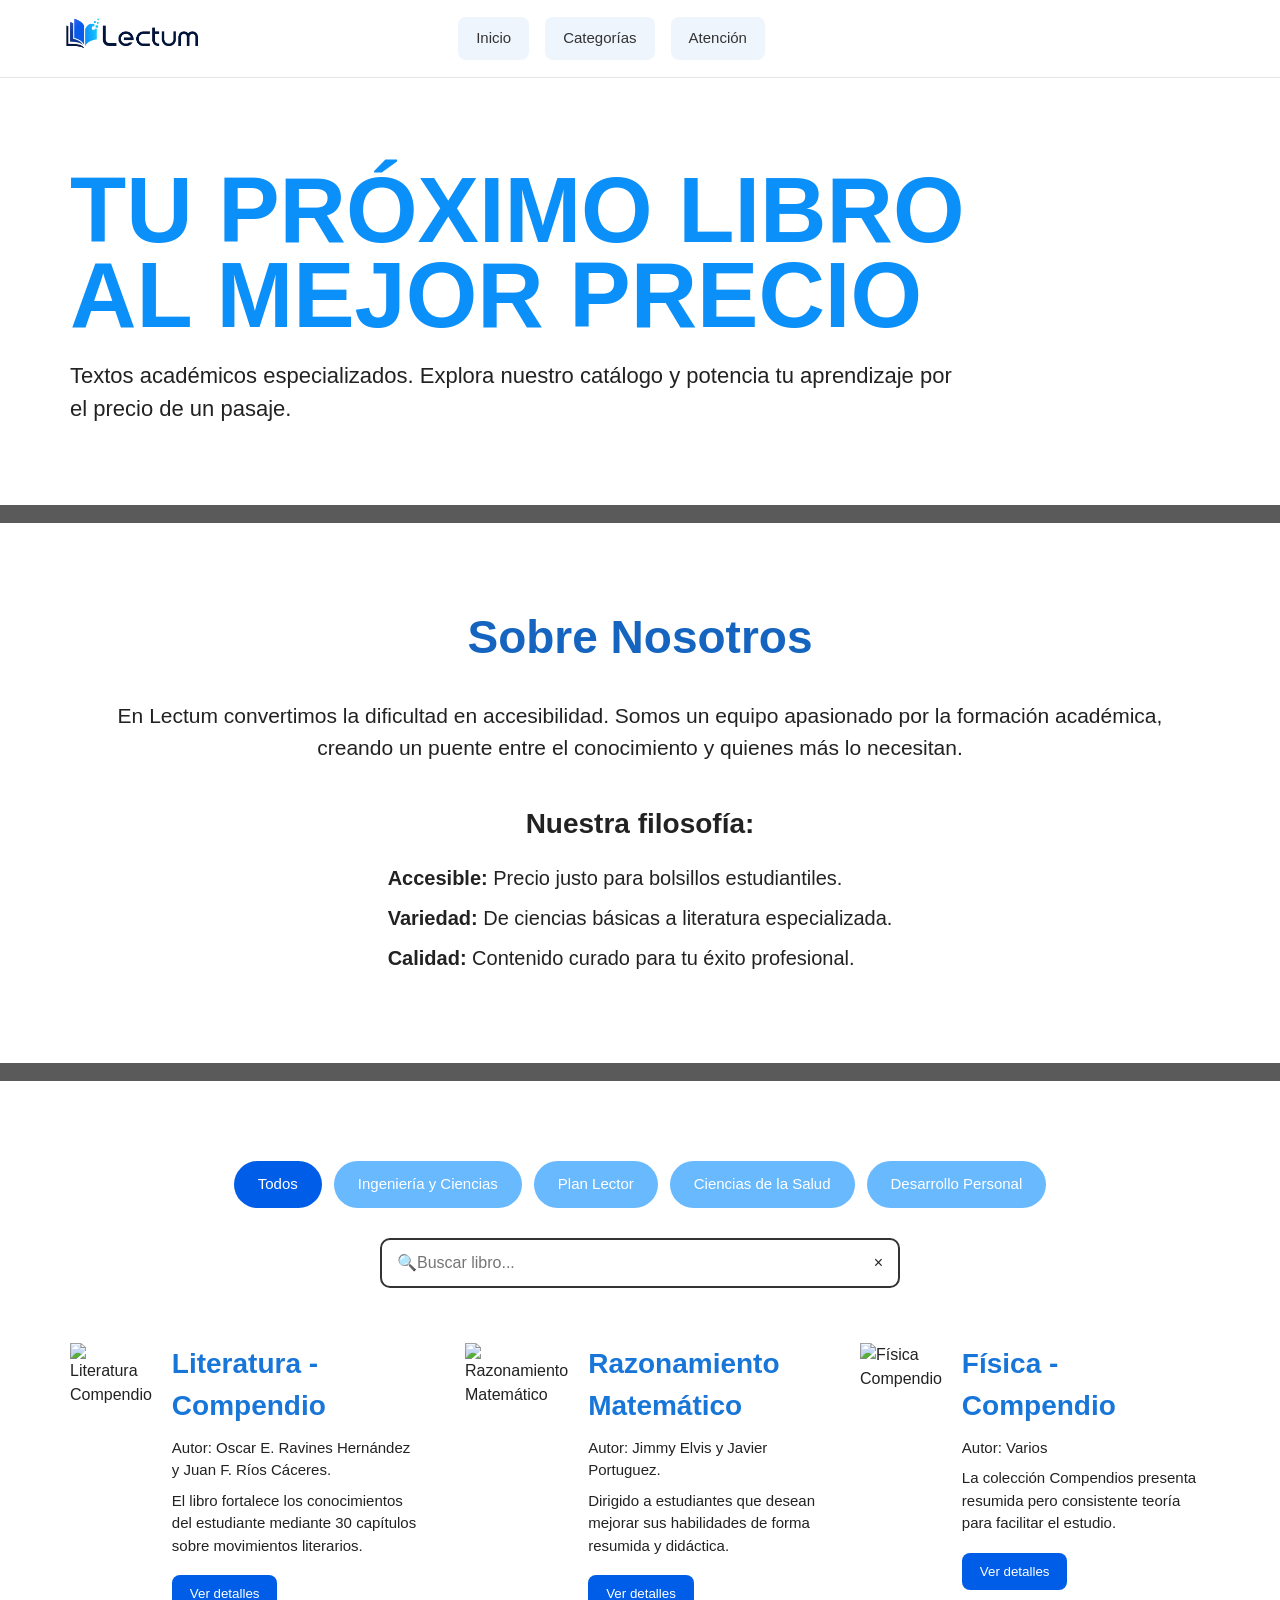
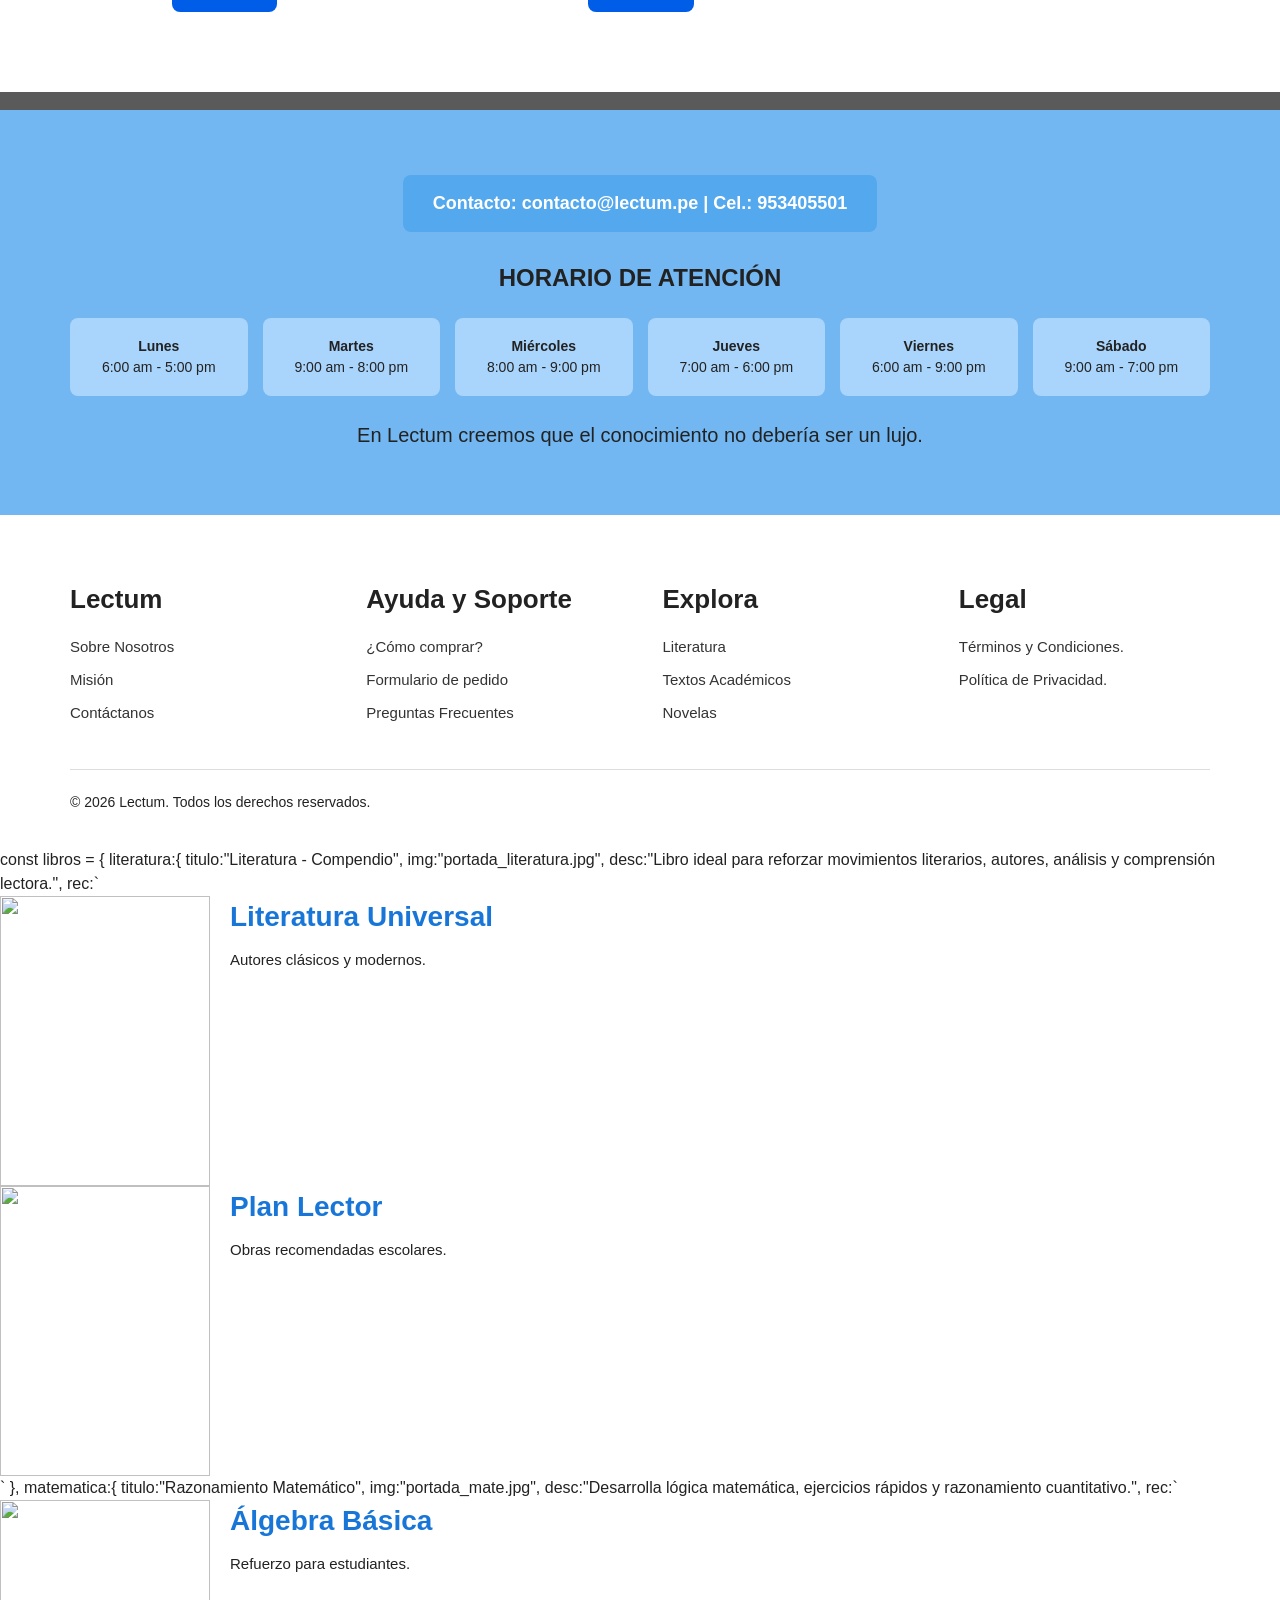
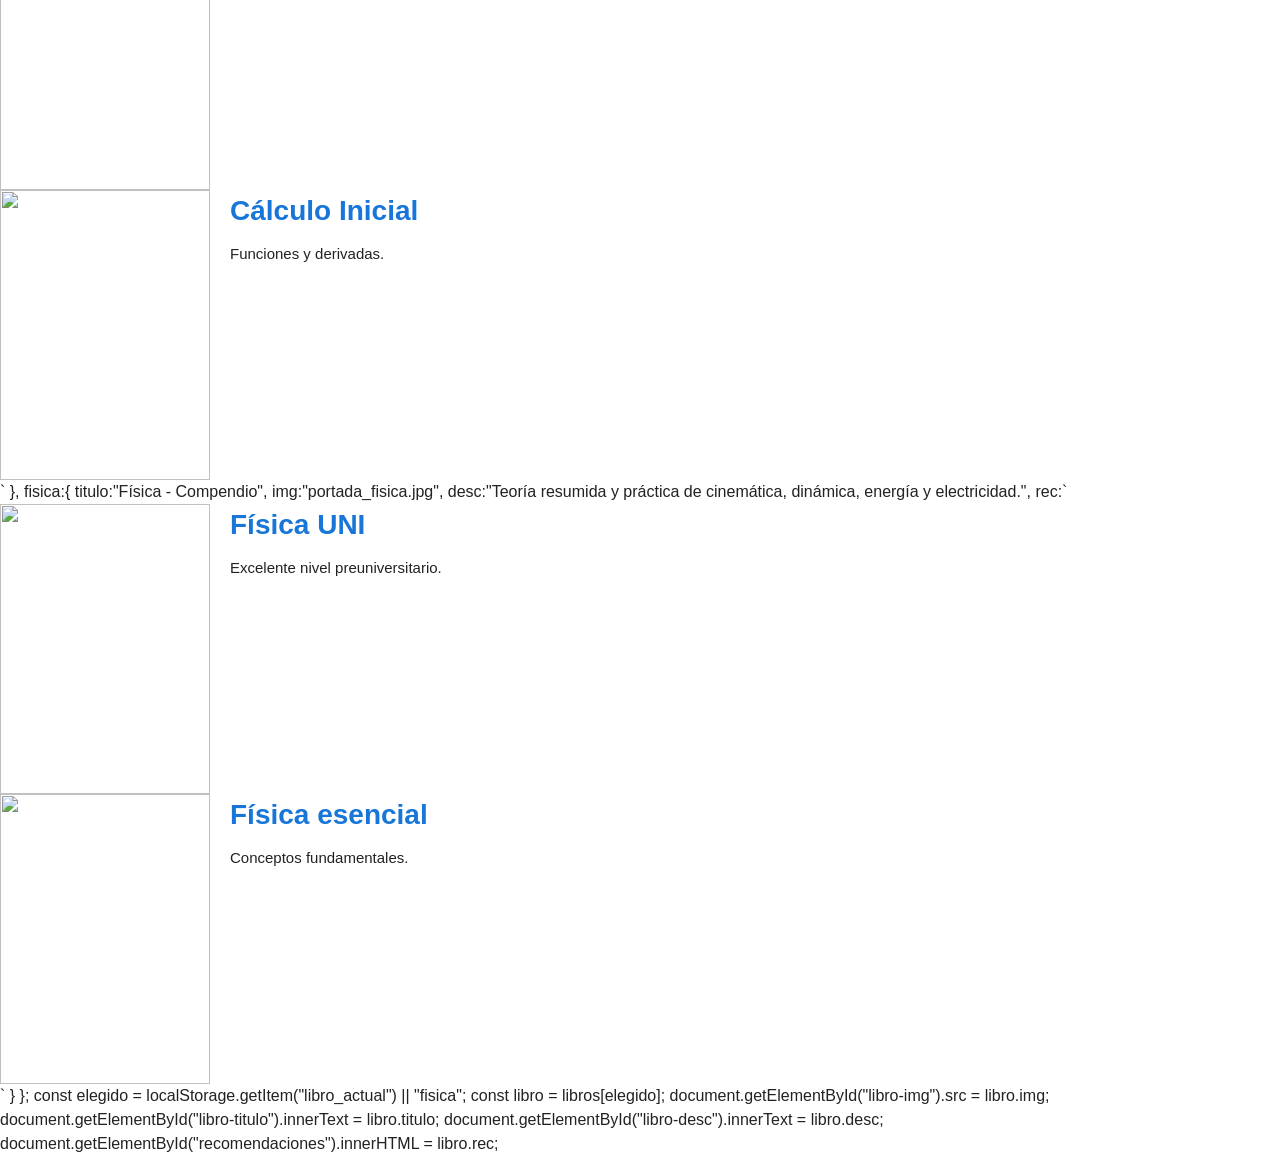
==== index.html @ 08022c68 "correcciones1" ====
<!DOCTYPE html>
<html lang="es">
<head>
<meta charset="UTF-8">
<meta name="viewport" content="width=device-width, initial-scale=1.0">

<title>Lectum - Tu próximo libro al mejor precio</title>

<link rel="icon" type="image/png" href="yape/2.png">
<meta name="referrer" content="strict-origin-when-cross-origin">

<link rel="stylesheet" href="style.css">

<script src="https://accounts.google.com/gsi/client" async defer></script>
</head>

<body>

<!-- ================================================= -->
<!-- HEADER -->
<!-- ================================================= -->

<header class="header">

    <div class="logo">
        <img src="yape/2.png" alt="Lectum Logo">
    </div>

    <nav>
        <a href="#">Inicio</a>
        <a href="#catalog">Categorías</a>
        <a href="#contact">Atención</a>
    </nav>

    <div class="auth-container">
        <div id="login-area"></div>
    </div>

</header>


<!-- ================================================= -->
<!-- HERO -->
<!-- ================================================= -->

<section class="hero">

    <div class="hero-content">

        <h1 class="hero-title">
            TU PRÓXIMO LIBRO <br>
            AL MEJOR PRECIO
        </h1>

        <p class="hero-subtitle">
            Textos académicos especializados. Explora nuestro catálogo
            y potencia tu aprendizaje por el precio de un pasaje.
        </p>

    </div>

</section>


<!-- ================================================= -->
<!-- ABOUT -->
<!-- ================================================= -->

<section class="about" id="about">

    <div class="container">

        <h2 class="section-title">Sobre Nosotros</h2>

        <p class="about-text">
            En Lectum convertimos la dificultad en accesibilidad.
            Somos un equipo apasionado por la formación académica,
            creando un puente entre el conocimiento y quienes más lo necesitan.
        </p>

        <div class="philosophy">

            <h3 class="philosophy-title">Nuestra filosofía:</h3>

            <ul class="philosophy-list">
                <li><strong>Accesible:</strong> Precio justo para bolsillos estudiantiles.</li>
                <li><strong>Variedad:</strong> De ciencias básicas a literatura especializada.</li>
                <li><strong>Calidad:</strong> Contenido curado para tu éxito profesional.</li>
            </ul>

        </div>

    </div>

</section>


<!-- ================================================= -->
<!-- CATALOGO -->
<!-- ================================================= -->

<section class="catalog" id="catalog">

    <!-- filtros -->
    <div class="categories-tags">

        <span class="tag active"
        onclick="filtrarLibros('all',this)">Todos</span>

        <span class="tag"
        onclick="filtrarLibros('ingenieria',this)">Ingeniería y Ciencias</span>

        <span class="tag"
        onclick="filtrarLibros('lector',this)">Plan Lector</span>

        <span class="tag"
        onclick="filtrarLibros('salud',this)">Ciencias de la Salud</span>

        <span class="tag"
        onclick="filtrarLibros('personal',this)">Desarrollo Personal</span>

    </div>


    <!-- buscador -->
    <div class="search-bar-container">

        <div class="search-box">

            <span class="search-icon">🔍</span>

            <input
            type="text"
            id="search-input"
            placeholder="Buscar libro..."
            onkeyup="buscarLibro()">

            <span
            class="clear-icon"
            onclick="limpiarBusqueda()"
            style="cursor:pointer;">×</span>

        </div>

    </div>


    <!-- libros -->
    <div class="books-grid" id="books-grid">


        <!-- libro 1 -->
        <article class="book-item cat-lector">

            <div class="book-cover">
                <img src="portada_literatura.jpg"
                alt="Literatura Compendio">
            </div>

            <div class="book-details">

                <h3>Literatura - Compendio</h3>

                <p class="author">
                    Autor: Oscar E. Ravines Hernández y Juan F. Ríos Cáceres.
                </p>

                <p class="summary">
                    El libro fortalece los conocimientos del estudiante
                    mediante 30 capítulos sobre movimientos literarios.
                </p>

                <button class="btn-details"
                onclick="verDetalles('literatura')">
                    Ver detalles
                </button>

            </div>

        </article>


        <!-- libro 2 -->
        <article class="book-item cat-ingenieria">

            <div class="book-cover">
                <img src="portada_mate.jpg"
                alt="Razonamiento Matemático">
            </div>

            <div class="book-details">

                <h3>Razonamiento Matemático</h3>

                <p class="author">
                    Autor: Jimmy Elvis y Javier Portuguez.
                </p>

                <p class="summary">
                    Dirigido a estudiantes que desean mejorar
                    sus habilidades de forma resumida y didáctica.
                </p>

                <button class="btn-details"
                onclick="verDetalles('matematica')">
                    Ver detalles
                </button>

            </div>

        </article>


        <!-- libro 3 -->
        <article class="book-item cat-ingenieria">

            <div class="book-cover">
                <img src="portada_fisica.jpg"
                alt="Física Compendio">
            </div>

            <div class="book-details">

                <h3>Física - Compendio</h3>

                <p class="author">
                    Autor: Varios
                </p>

                <p class="summary">
                    La colección Compendios presenta resumida
                    pero consistente teoría para facilitar el estudio.
                </p>

                <button class="btn-details"
                onclick="verDetalles('fisica')">
                    Ver detalles
                </button>

            </div>

        </article>


    </div>

</section>


<!-- ================================================= -->
<!-- CONTACTO -->
<!-- ================================================= -->

<section class="contact-section" id="contact">

    <div class="contact-card">
        <p>Contacto: contacto@lectum.pe | Cel.: 953405501</p>
    </div>

    <div class="schedule-container">

        <h4>HORARIO DE ATENCIÓN</h4>

        <div class="schedule-grid">

            <div class="day-card">
                <strong>Lunes</strong><br>
                6:00 am - 5:00 pm
            </div>

            <div class="day-card">
                <strong>Martes</strong><br>
                9:00 am - 8:00 pm
            </div>

            <div class="day-card">
                <strong>Miércoles</strong><br>
                8:00 am - 9:00 pm
            </div>

            <div class="day-card">
                <strong>Jueves</strong><br>
                7:00 am - 6:00 pm
            </div>

            <div class="day-card">
                <strong>Viernes</strong><br>
                6:00 am - 9:00 pm
            </div>

            <div class="day-card">
                <strong>Sábado</strong><br>
                9:00 am - 7:00 pm
            </div>

        </div>

    </div>

    <p class="footer-slogan">
        En Lectum creemos que el conocimiento no debería ser un lujo.
    </p>

</section>


<!-- ================================================= -->
<!-- FOOTER -->
<!-- ================================================= -->

<footer class="footer-main">

    <div class="footer-grid">

        <div class="footer-col">
            <h5>Lectum</h5>
            <a href="#about">Sobre Nosotros</a>
            <a href="#">Misión</a>
            <a href="#contact">Contáctanos</a>
        </div>

        <div class="footer-col">
            <h5>Ayuda y Soporte</h5>
            <a href="#">¿Cómo comprar?</a>
            <a href="#">Formulario de pedido</a>
            <a href="#">Preguntas Frecuentes</a>
        </div>

        <div class="footer-col">
            <h5>Explora</h5>
            <a href="#">Literatura</a>
            <a href="#">Textos Académicos</a>
            <a href="#">Novelas</a>
        </div>

        <div class="footer-col">
            <h5>Legal</h5>
            <p>Términos y Condiciones.</p>
            <p>Política de Privacidad.</p>
        </div>

    </div>

    <div class="footer-bottom">
        <p>© 2026 Lectum. Todos los derechos reservados.</p>
    </div>

</footer>



<!-- ================================================= -->
<!-- JAVASCRIPT -->
<!-- ================================================= -->
const libros = {

literatura:{
titulo:"Literatura - Compendio",
img:"portada_literatura.jpg",
desc:"Libro ideal para reforzar movimientos literarios, autores, análisis y comprensión lectora.",

rec:`
<article class="rec-card">
<img src="portada_literatura.jpg">
<div class="rec-info">
<h3>Literatura Universal</h3>
<p>Autores clásicos y modernos.</p>
</div>
</article>

<article class="rec-card">
<img src="portada_literatura.jpg">
<div class="rec-info">
<h3>Plan Lector</h3>
<p>Obras recomendadas escolares.</p>
</div>
</article>
`
},

matematica:{
titulo:"Razonamiento Matemático",
img:"portada_mate.jpg",
desc:"Desarrolla lógica matemática, ejercicios rápidos y razonamiento cuantitativo.",

rec:`
<article class="rec-card">
<img src="portada_mate.jpg">
<div class="rec-info">
<h3>Álgebra Básica</h3>
<p>Refuerzo para estudiantes.</p>
</div>
</article>

<article class="rec-card">
<img src="portada_mate.jpg">
<div class="rec-info">
<h3>Cálculo Inicial</h3>
<p>Funciones y derivadas.</p>
</div>
</article>
`
},

fisica:{
titulo:"Física - Compendio",
img:"portada_fisica.jpg",
desc:"Teoría resumida y práctica de cinemática, dinámica, energía y electricidad.",

rec:`
<article class="rec-card">
<img src="portada_fisica_uni.jpg">
<div class="rec-info">
<h3>Física UNI</h3>
<p>Excelente nivel preuniversitario.</p>
</div>
</article>

<article class="rec-card">
<img src="portada_fisica_esencial.jpg">
<div class="rec-info">
<h3>Física esencial</h3>
<p>Conceptos fundamentales.</p>
</div>
</article>
`
}

};

const elegido = localStorage.getItem("libro_actual") || "fisica";

const libro = libros[elegido];

document.getElementById("libro-img").src = libro.img;
document.getElementById("libro-titulo").innerText = libro.titulo;
document.getElementById("libro-desc").innerText = libro.desc;
document.getElementById("recomendaciones").innerHTML = libro.rec;
<script>

// =====================================================
// VER DETALLES SOLO SI HAY SESIÓN
// =====================================================

function verDetalles(libro){

    const sesion = localStorage.getItem("google_session");

    if(!sesion){

        alert("Debes iniciar sesión para ver detalles.");

        google.accounts.id.prompt();

        return;
    }

    localStorage.setItem("libro_actual", libro);

    window.location.href = "detalles.html";
}



// =====================================================
// FILTROS
// =====================================================

function filtrarLibros(categoria, elemento){

    const tags = document.querySelectorAll(".tag");

    tags.forEach(tag => tag.classList.remove("active"));

    elemento.classList.add("active");

    const libros = document.querySelectorAll(".book-item");

    libros.forEach(libro => {

        if(
            categoria === "all" ||
            libro.classList.contains("cat-" + categoria)
        ){
            libro.style.display = "flex";
        }else{
            libro.style.display = "none";
        }

    });

}



// =====================================================
// BUSCADOR
// =====================================================

function buscarLibro(){

    const texto = document
    .getElementById("search-input")
    .value
    .toLowerCase();

    const libros = document.querySelectorAll(".book-item");

    libros.forEach(libro => {

        const titulo = libro.querySelector("h3")
        .innerText
        .toLowerCase();

        libro.style.display =
        titulo.includes(texto) ? "flex" : "none";

    });

}

function limpiarBusqueda(){

    document.getElementById("search-input").value = "";

    const todos = document.querySelector(".tag");

    filtrarLibros("all", todos);

}



// =====================================================
// LOGIN GOOGLE
// =====================================================

function handleCredentialResponse(response){

    localStorage.setItem(
        "google_session",
        response.credential
    );

    alert("Sesión iniciada correctamente");

    location.reload();

}

function cerrarSesion(){

    localStorage.removeItem("google_session");

    alert("Sesión cerrada");

    location.reload();

}



// =====================================================
// AL CARGAR
// =====================================================

window.onload = function(){

    const loginArea =
    document.getElementById("login-area");

    if(localStorage.getItem("google_session")){

        loginArea.innerHTML = `
            <div class="session-box">
                <span style="font-size:12px">
                    Sesión activa
                </span>

                <button
                onclick="cerrarSesion()"
                class="logout-btn">
                    Salir
                </button>
            </div>
        `;

    }else{

        google.accounts.id.initialize({
            client_id:
            "406323672638-hki7o8576utok1gd043l3jni5vhrcsdo.apps.googleusercontent.com",

            callback: handleCredentialResponse,

            ux_mode:"popup",
            auto_select:false
        });

        google.accounts.id.renderButton(
            loginArea,
            {
                theme:"outline",
                size:"large",
                shape:"pill"
            }
        );

    }

};

</script>

</body>
</html>
---- style.css ----
@charset "UTF-8";

/* ==================================================
   RESET GENERAL
================================================== */
*{
    margin:0;
    padding:0;
    box-sizing:border-box;
}

html{
    scroll-behavior:smooth;
}

body{
    font-family:Arial, Helvetica, sans-serif;
    background:#ffffff;
    color:#222;
    line-height:1.5;
    overflow-x:hidden;
}

/* ==================================================
   CONTENEDORES (AHORA ANCHO COMPLETO)
================================================== */
.header,
.hero,
.about .container,
.catalog,
.detalles-container,
.contact-section,
.footer-main{
    width:100%;
    max-width:100%;
    margin:0;
}

/* ==================================================
   HEADER
================================================== */
.header{
    height:78px;
    display:flex;
    align-items:center;
    justify-content:space-between;
    padding:0 50px;
    background:#fff;
    border-bottom:1px solid #e5e5e5;
    position:sticky;
    top:0;
    z-index:999;
}

.logo img{
    height:48px;
}

.header nav{
    display:flex;
    gap:16px;
}

.header nav a{
    text-decoration:none;
    color:#333;
    background:#eef5fc;
    padding:10px 18px;
    border-radius:8px;
    font-size:15px;
    transition:.2s;
}

.header nav a:hover{
    background:#dcecff;
}

.auth-container{
    min-width:220px;
    display:flex;
    justify-content:flex-end;
}

.session-box{
    display:flex;
    align-items:center;
    gap:10px;
}

.logout-btn{
    background:#0b8ff9;
    color:#fff;
    border:none;
    padding:8px 14px;
    border-radius:6px;
    cursor:pointer;
}

/* ==================================================
   HERO
================================================== */
.hero{
    padding:90px 70px 80px;
}

.hero-title{
    font-size:92px;
    line-height:.92;
    color:#0b8ff9;
    font-weight:900;
    max-width:950px;
    margin-bottom:22px;
}

.hero-subtitle{
    font-size:22px;
    max-width:900px;
}

/* ==================================================
   SEPARADORES
================================================== */
.about,
.catalog,
.how-to-buy,
.recommendations,
.contact-section{
    border-top:18px solid #5a5a5a;
}

/* ==================================================
   SOBRE NOSOTROS
================================================== */
.about{
    padding:80px 70px;
}

.section-title{
    text-align:center;
    color:#1565c0;
    font-size:46px;
    margin-bottom:28px;
}

.about-text{
    text-align:center;
    font-size:21px;
    max-width:1100px;
    margin:auto;
}

.philosophy{
    margin-top:40px;
    text-align:center;
}

.philosophy-title{
    font-size:28px;
    margin-bottom:18px;
    font-weight:bold;
}

.philosophy-list{
    list-style:none;
    display:inline-block;
    text-align:left;
}

.philosophy-list li{
    font-size:20px;
    margin-bottom:10px;
}

/* ==================================================
   CATALOGO
================================================== */
.catalog{
    padding:80px 70px;
}

.categories-tags{
    display:flex;
    justify-content:center;
    gap:12px;
    flex-wrap:wrap;
    margin-bottom:30px;
}

.tag{
    background:#69b9ff;
    color:#fff;
    padding:12px 24px;
    border-radius:30px;
    cursor:pointer;
    font-size:15px;
}

.tag.active{
    background:#005de8;
}

.search-bar-container{
    display:flex;
    justify-content:center;
    margin-bottom:55px;
}

.search-box{
    width:520px;
    border:2px solid #333;
    border-radius:10px;
    height:50px;
    display:flex;
    align-items:center;
    padding:0 15px;
}

.search-box input{
    width:100%;
    border:none;
    outline:none;
    font-size:16px;
}

.books-grid{
    display:grid;
    grid-template-columns:repeat(3,1fr);
    gap:45px;
}

.book-item{
    display:flex;
    gap:20px;
}

.book-cover img{
    width:180px;
    height:260px;
    object-fit:cover;
}

.book-details h3{
    color:#1876d8;
    font-size:28px;
    margin-bottom:10px;
}

.book-details p{
    font-size:15px;
    margin-bottom:8px;
}

.btn-details{
    margin-top:10px;
    background:#005de8;
    color:#fff;
    border:none;
    padding:11px 18px;
    border-radius:8px;
    cursor:pointer;
}

/* ==================================================
   DETALLES
================================================== */
.detalles-container{
    padding:80px 70px;
}

.book-display{
    display:grid;
    grid-template-columns:360px 1fr;
    gap:60px;
    align-items:start;
}

.main-cover{
    width:100%;
}

.detail-title{
    font-size:54px;
    color:#0b8ff9;
    margin-bottom:12px;
}

.price{
    font-size:42px;
    font-weight:bold;
    margin-bottom:20px;
}

.detail-text{
    font-size:18px;
    line-height:1.8;
}

.action-buttons{
    display:flex;
    gap:14px;
    margin-top:28px;
    flex-wrap:wrap;
}

.btn-obtener{
    background:#005de8;
    color:#fff;
    border:none;
    padding:15px 28px;
    border-radius:8px;
    cursor:pointer;
    font-weight:bold;
}

.btn-outline{
    background:#fff;
    border:1px solid #999;
    padding:15px 22px;
    border-radius:8px;
    cursor:pointer;
}

/* ==================================================
   COMO OBTENER
================================================== */
.how-to-buy{
    padding:80px 70px;
}

.blue-title{
    color:#0b8ff9;
    font-size:42px;
    margin-bottom:35px;
}

.tutorial-grid{
    display:grid;
    grid-template-columns:1fr 1fr;
    gap:60px;
}

.steps-text p{
    font-size:18px;
    margin-bottom:18px;
}

.qr-container{
    width:250px;
    background:#9225b9;
    padding:14px;
    margin:20px 0;
}

.qr-img{
    width:100%;
}

.video-side{
    text-align:center;
}

.video-label{
    display:inline-block;
    background:#87c6ff;
    padding:8px 20px;
    font-weight:bold;
    margin-bottom:15px;
}

.video-placeholder{
    height:360px;
    border:8px solid #1976d2;
    background:#ddd;
    display:flex;
    justify-content:center;
    align-items:center;
}

.play-button{
    width:0;
    height:0;
    border-top:35px solid transparent;
    border-bottom:35px solid transparent;
    border-left:55px solid #fff;
}

/* ==================================================
   RECOMENDACIONES
================================================== */
.recommendations{
    padding:80px 70px;
}

.section-title-left{
    font-size:42px;
    margin-bottom:30px;
}

.rec-grid{
    display:grid;
    grid-template-columns:1fr 1fr;
    gap:35px;
}

.rec-card{
    display:flex;
    gap:20px;
}

.rec-card img{
    width:210px;
    height:290px;
    object-fit:cover;
}

.rec-info h3{
    font-size:28px;
    color:#1876d8;
    margin-bottom:10px;
}

.rec-info p{
    font-size:15px;
    line-height:1.6;
}

/* ==================================================
   CONTACTO (MISMO EN INICIO Y DETALLES)
================================================== */
.contact-section{
    background:#72b7f2;
    padding:65px 70px;
    text-align:center;
}

.contact-card{
    display:inline-block;
    background:#53a8ee;
    color:#fff;
    padding:15px 30px;
    border-radius:8px;
    margin-bottom:28px;
    font-weight:bold;
    font-size:18px;
}

.schedule-container h4{
    margin-bottom:22px;
    font-size:24px;
}

.schedule-grid{
    display:grid;
    grid-template-columns:repeat(6,1fr);
    gap:15px;
}

.day-card{
    background:#a9d4fb;
    padding:18px 10px;
    border-radius:8px;
    font-size:14px;
}

.footer-slogan{
    margin-top:24px;
    font-size:20px;
}

/* ==================================================
   FOOTER (MISMO EN DETALLES)
================================================== */
.footer-main{
    padding:65px 70px 35px;
    background:#fff;
}

.footer-grid{
    display:grid;
    grid-template-columns:repeat(4,1fr);
    gap:45px;
    margin-bottom:35px;
}

.footer-col h5{
    font-size:26px;
    margin-bottom:16px;
}

.footer-col a,
.footer-col p{
    display:block;
    text-decoration:none;
    color:#333;
    margin-bottom:9px;
    font-size:15px;
    line-height:1.6;
}

.footer-bottom{
    border-top:1px solid #ddd;
    padding-top:22px;
    display:flex;
    justify-content:space-between;
    gap:20px;
    font-size:14px;
}

/* ==================================================
   RESPONSIVE
================================================== */
@media(max-width:1100px){

.books-grid{
    grid-template-columns:1fr 1fr;
}

.book-display,
.tutorial-grid,
.rec-grid{
    grid-template-columns:1fr;
}

.schedule-grid{
    grid-template-columns:repeat(3,1fr);
}

.footer-grid{
    grid-template-columns:1fr 1fr;
}

.hero-title{
    font-size:70px;
}

}

@media(max-width:768px){

.header{
    flex-direction:column;
    height:auto;
    padding:20px;
    gap:14px;
}

.header nav{
    flex-wrap:wrap;
    justify-content:center;
}

.hero,
.about,
.catalog,
.detalles-container,
.how-to-buy,
.recommendations,
.contact-section,
.footer-main{
    padding-left:22px;
    padding-right:22px;
}

.hero-title{
    font-size:46px;
}

.books-grid,
.footer-grid{
    grid-template-columns:1fr;
}

.schedule-grid{
    grid-template-columns:1fr 1fr;
}

.footer-bottom{
    flex-direction:column;
    text-align:center;
}

.book-item{
    flex-direction:column;
}

.book-cover img{
    width:100%;
    height:auto;
}

}
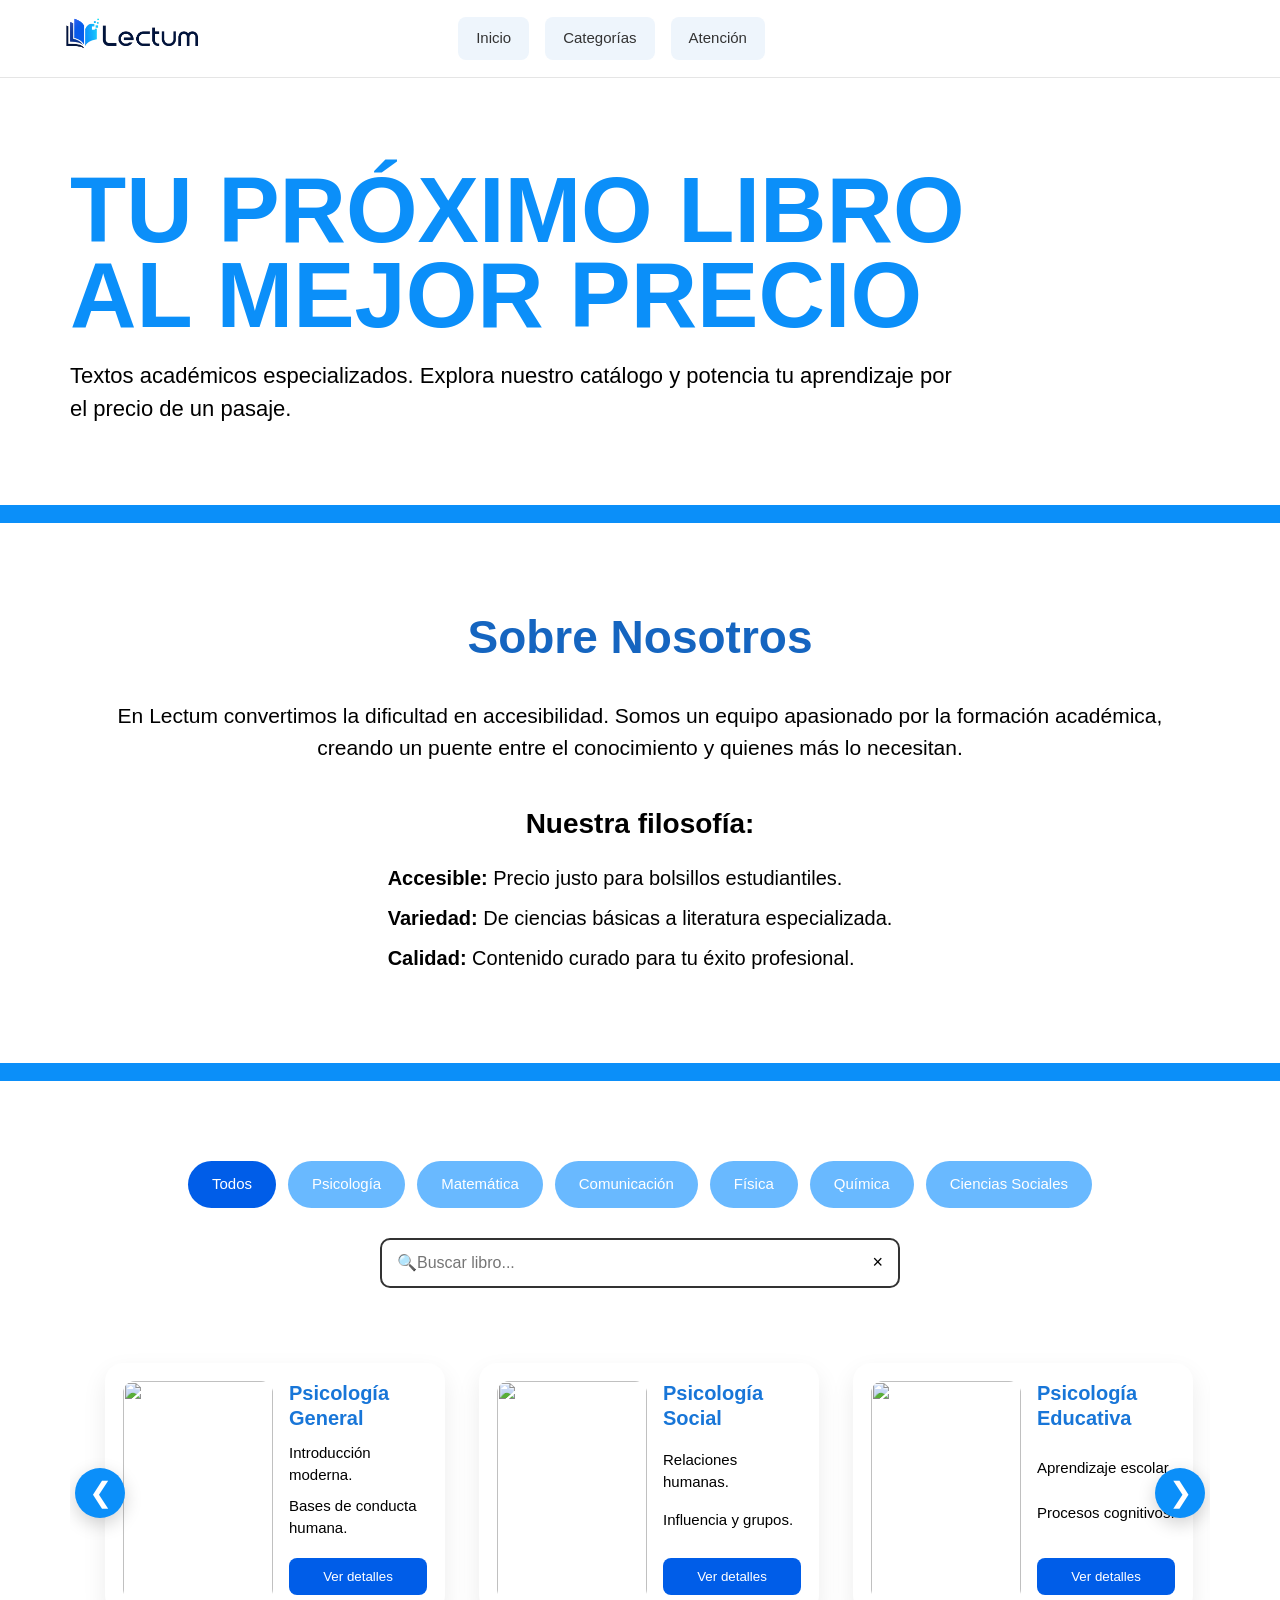
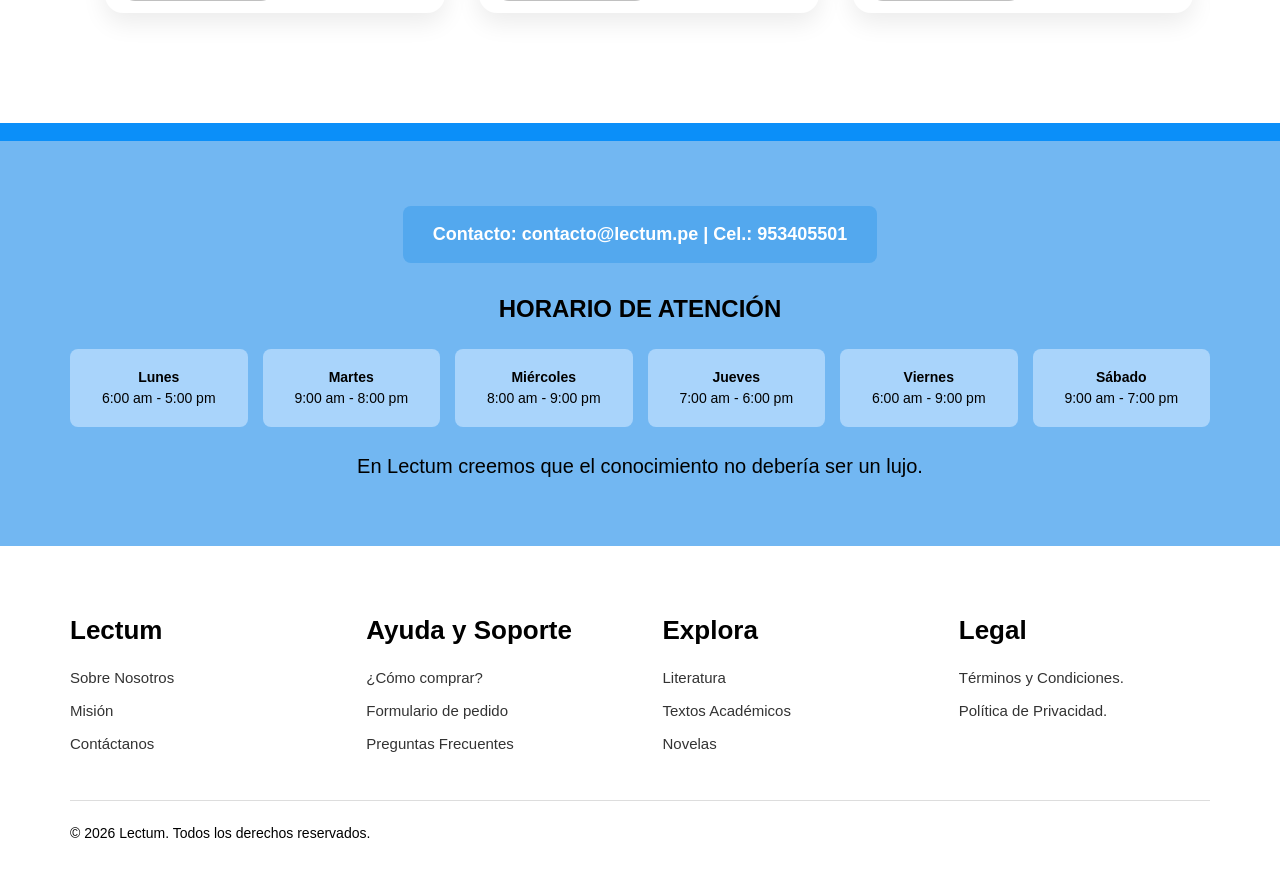
==== commit 34206e4b: "actualizaciongrande" ====
--- a/index.html
+++ b/index.html
@@ -101,32 +101,30 @@
 
 <section class="catalog" id="catalog">
 
-    <!-- filtros -->
+    <!-- FILTROS -->
     <div class="categories-tags">
 
-        <span class="tag active"
-        onclick="filtrarLibros('all',this)">Todos</span>
-
-        <span class="tag"
-        onclick="filtrarLibros('ingenieria',this)">Ingeniería y Ciencias</span>
-
-        <span class="tag"
-        onclick="filtrarLibros('lector',this)">Plan Lector</span>
-
-        <span class="tag"
-        onclick="filtrarLibros('salud',this)">Ciencias de la Salud</span>
-
-        <span class="tag"
-        onclick="filtrarLibros('personal',this)">Desarrollo Personal</span>
-
-    </div>
-
-
-    <!-- buscador -->
+        <span class="tag active" onclick="filtrarLibros('all',this)">Todos</span>
+
+        <span class="tag" onclick="filtrarLibros('psicologia',this)">Psicología</span>
+
+        <span class="tag" onclick="filtrarLibros('matematica',this)">Matemática</span>
+
+        <span class="tag" onclick="filtrarLibros('comunicacion',this)">Comunicación</span>
+
+        <span class="tag" onclick="filtrarLibros('fisica',this)">Física</span>
+
+        <span class="tag" onclick="filtrarLibros('quimica',this)">Química</span>
+
+        <span class="tag" onclick="filtrarLibros('sociales',this)">Ciencias Sociales</span>
+
+    </div>
+
+
+    <!-- BUSCADOR -->
     <div class="search-bar-container">
 
         <div class="search-box">
-
             <span class="search-icon">🔍</span>
 
             <input
@@ -135,112 +133,258 @@
             placeholder="Buscar libro..."
             onkeyup="buscarLibro()">
 
-            <span
-            class="clear-icon"
-            onclick="limpiarBusqueda()"
-            style="cursor:pointer;">×</span>
-
-        </div>
-
-    </div>
-
-
-    <!-- libros -->
-    <div class="books-grid" id="books-grid">
-
-
-        <!-- libro 1 -->
-        <article class="book-item cat-lector">
-
-            <div class="book-cover">
-                <img src="portada_literatura.jpg"
-                alt="Literatura Compendio">
-            </div>
-
-            <div class="book-details">
-
-                <h3>Literatura - Compendio</h3>
-
-                <p class="author">
-                    Autor: Oscar E. Ravines Hernández y Juan F. Ríos Cáceres.
-                </p>
-
-                <p class="summary">
-                    El libro fortalece los conocimientos del estudiante
-                    mediante 30 capítulos sobre movimientos literarios.
-                </p>
-
-                <button class="btn-details"
-                onclick="verDetalles('literatura')">
-                    Ver detalles
-                </button>
-
-            </div>
-
-        </article>
-
-
-        <!-- libro 2 -->
-        <article class="book-item cat-ingenieria">
-
-            <div class="book-cover">
-                <img src="portada_mate.jpg"
-                alt="Razonamiento Matemático">
-            </div>
-
-            <div class="book-details">
-
-                <h3>Razonamiento Matemático</h3>
-
-                <p class="author">
-                    Autor: Jimmy Elvis y Javier Portuguez.
-                </p>
-
-                <p class="summary">
-                    Dirigido a estudiantes que desean mejorar
-                    sus habilidades de forma resumida y didáctica.
-                </p>
-
-                <button class="btn-details"
-                onclick="verDetalles('matematica')">
-                    Ver detalles
-                </button>
-
-            </div>
-
-        </article>
-
-
-        <!-- libro 3 -->
-        <article class="book-item cat-ingenieria">
-
-            <div class="book-cover">
-                <img src="portada_fisica.jpg"
-                alt="Física Compendio">
-            </div>
-
-            <div class="book-details">
-
-                <h3>Física - Compendio</h3>
-
-                <p class="author">
-                    Autor: Varios
-                </p>
-
-                <p class="summary">
-                    La colección Compendios presenta resumida
-                    pero consistente teoría para facilitar el estudio.
-                </p>
-
-                <button class="btn-details"
-                onclick="verDetalles('fisica')">
-                    Ver detalles
-                </button>
-
-            </div>
-
-        </article>
-
+            <span class="clear-icon"
+            onclick="limpiarBusqueda()">×</span>
+        </div>
+
+    </div>
+
+
+    <!-- CONTENEDOR CARRUSEL -->
+    <div class="catalog-wrapper">
+
+        <button class="slide-btn left"
+        onclick="moverCarrusel(-1)">❮</button>
+
+        <div class="books-grid" id="books-grid">
+
+
+            <!-- ========================== -->
+            <!-- PSICOLOGIA -->
+            <!-- ========================== -->
+
+            <article class="book-item cat-psicologia">
+                <div class="book-cover">
+                    <img src="psico1.jpg">
+                </div>
+                <div class="book-details">
+                    <h3>Psicología General</h3>
+                    <p class="author">Introducción moderna.</p>
+                    <p class="summary">Bases de conducta humana.</p>
+                    <button class="btn-details"
+                    onclick="verDetalles('psico1')">Ver detalles</button>
+                </div>
+            </article>
+
+            <article class="book-item cat-psicologia">
+                <div class="book-cover">
+                    <img src="psico2.jpg">
+                </div>
+                <div class="book-details">
+                    <h3>Psicología Social</h3>
+                    <p class="author">Relaciones humanas.</p>
+                    <p class="summary">Influencia y grupos.</p>
+                    <button class="btn-details"
+                    onclick="verDetalles('psico2')">Ver detalles</button>
+                </div>
+            </article>
+
+            <article class="book-item cat-psicologia">
+                <div class="book-cover">
+                    <img src="psico3.jpg">
+                </div>
+                <div class="book-details">
+                    <h3>Psicología Educativa</h3>
+                    <p class="author">Aprendizaje escolar.</p>
+                    <p class="summary">Procesos cognitivos.</p>
+                    <button class="btn-details"
+                    onclick="verDetalles('psico3')">Ver detalles</button>
+                </div>
+            </article>
+
+
+            <!-- ========================== -->
+            <!-- MATEMATICA -->
+            <!-- ========================== -->
+
+            <article class="book-item cat-matematica">
+                <div class="book-cover">
+                    <img src="mate1.jpg">
+                </div>
+                <div class="book-details">
+                    <h3>Álgebra Básica</h3>
+                    <p class="author">Nivel universitario.</p>
+                    <p class="summary">Ecuaciones y funciones.</p>
+                    <button class="btn-details"
+                    onclick="verDetalles('mate1')">Ver detalles</button>
+                </div>
+            </article>
+
+            <article class="book-item cat-matematica">
+                <div class="book-cover">
+                    <img src="mate2.jpg">
+                </div>
+                <div class="book-details">
+                    <h3>Geometría</h3>
+                    <p class="author">Teoría y práctica.</p>
+                    <p class="summary">Áreas y figuras.</p>
+                    <button class="btn-details"
+                    onclick="verDetalles('mate2')">Ver detalles</button>
+                </div>
+            </article>
+
+            <article class="book-item cat-matematica">
+                <div class="book-cover">
+                    <img src="mate3.jpg">
+                </div>
+                <div class="book-details">
+                    <h3>Cálculo I</h3>
+                    <p class="author">Funciones modernas.</p>
+                    <p class="summary">Límites y derivadas.</p>
+                    <button class="btn-details"
+                    onclick="verDetalles('mate3')">Ver detalles</button>
+                </div>
+            </article>
+
+
+            <!-- COMUNICACION -->
+
+            <article class="book-item cat-comunicacion">
+                <div class="book-cover"><img src="com1.jpg"></div>
+                <div class="book-details">
+                    <h3>Redacción Académica</h3>
+                    <p class="author">Textos formales.</p>
+                    <p class="summary">Normas modernas.</p>
+                    <button class="btn-details"
+                    onclick="verDetalles('com1')">Ver detalles</button>
+                </div>
+            </article>
+
+            <article class="book-item cat-comunicacion">
+                <div class="book-cover"><img src="com2.jpg"></div>
+                <div class="book-details">
+                    <h3>Comprensión Lectora</h3>
+                    <p class="author">Técnicas rápidas.</p>
+                    <p class="summary">Análisis textual.</p>
+                    <button class="btn-details"
+                    onclick="verDetalles('com2')">Ver detalles</button>
+                </div>
+            </article>
+
+            <article class="book-item cat-comunicacion">
+                <div class="book-cover"><img src="com3.jpg"></div>
+                <div class="book-details">
+                    <h3>Ortografía Total</h3>
+                    <p class="author">Uso correcto.</p>
+                    <p class="summary">Reglas esenciales.</p>
+                    <button class="btn-details"
+                    onclick="verDetalles('com3')">Ver detalles</button>
+                </div>
+            </article>
+
+
+            <!-- FISICA -->
+
+            <article class="book-item cat-fisica">
+                <div class="book-cover"><img src="fis1.jpg"></div>
+                <div class="book-details">
+                    <h3>Física General</h3>
+                    <p class="author">Conceptos clave.</p>
+                    <p class="summary">Movimiento y fuerza.</p>
+                    <button class="btn-details"
+                    onclick="verDetalles('fis1')">Ver detalles</button>
+                </div>
+            </article>
+
+            <article class="book-item cat-fisica">
+                <div class="book-cover"><img src="fis2.jpg"></div>
+                <div class="book-details">
+                    <h3>Electricidad</h3>
+                    <p class="author">Circuitos básicos.</p>
+                    <p class="summary">Voltaje y corriente.</p>
+                    <button class="btn-details"
+                    onclick="verDetalles('fis2')">Ver detalles</button>
+                </div>
+            </article>
+
+            <article class="book-item cat-fisica">
+                <div class="book-cover"><img src="fis3.jpg"></div>
+                <div class="book-details">
+                    <h3>Física UNI</h3>
+                    <p class="author">Preuniversitario.</p>
+                    <p class="summary">Nivel alto.</p>
+                    <button class="btn-details"
+                    onclick="verDetalles('fis3')">Ver detalles</button>
+                </div>
+            </article>
+
+
+            <!-- QUIMICA -->
+
+            <article class="book-item cat-quimica">
+                <div class="book-cover"><img src="qui1.jpg"></div>
+                <div class="book-details">
+                    <h3>Química General</h3>
+                    <p class="author">Introducción.</p>
+                    <p class="summary">Átomos y enlaces.</p>
+                    <button class="btn-details"
+                    onclick="verDetalles('qui1')">Ver detalles</button>
+                </div>
+            </article>
+
+            <article class="book-item cat-quimica">
+                <div class="book-cover"><img src="qui2.jpg"></div>
+                <div class="book-details">
+                    <h3>Química Orgánica</h3>
+                    <p class="author">Carbono.</p>
+                    <p class="summary">Reacciones comunes.</p>
+                    <button class="btn-details"
+                    onclick="verDetalles('qui2')">Ver detalles</button>
+                </div>
+            </article>
+
+            <article class="book-item cat-quimica">
+                <div class="book-cover"><img src="qui3.jpg"></div>
+                <div class="book-details">
+                    <h3>Química UNI</h3>
+                    <p class="author">Avanzado.</p>
+                    <p class="summary">Preparación fuerte.</p>
+                    <button class="btn-details"
+                    onclick="verDetalles('qui3')">Ver detalles</button>
+                </div>
+            </article>
+
+
+            <!-- SOCIALES -->
+
+            <article class="book-item cat-sociales">
+                <div class="book-cover"><img src="soc1.jpg"></div>
+                <div class="book-details">
+                    <h3>Historia Universal</h3>
+                    <p class="author">Desde la antigüedad.</p>
+                    <p class="summary">Procesos históricos.</p>
+                    <button class="btn-details"
+                    onclick="verDetalles('soc1')">Ver detalles</button>
+                </div>
+            </article>
+
+            <article class="book-item cat-sociales">
+                <div class="book-cover"><img src="soc2.jpg"></div>
+                <div class="book-details">
+                    <h3>Geografía</h3>
+                    <p class="author">Mundo moderno.</p>
+                    <p class="summary">Relieve y clima.</p>
+                    <button class="btn-details"
+                    onclick="verDetalles('soc2')">Ver detalles</button>
+                </div>
+            </article>
+
+            <article class="book-item cat-sociales">
+                <div class="book-cover"><img src="soc3.jpg"></div>
+                <div class="book-details">
+                    <h3>Economía Básica</h3>
+                    <p class="author">Conceptos clave.</p>
+                    <p class="summary">Mercado y dinero.</p>
+                    <button class="btn-details"
+                    onclick="verDetalles('soc3')">Ver detalles</button>
+                </div>
+            </article>
+
+
+        </div>
+
+        <button class="slide-btn right"
+        onclick="moverCarrusel(1)">❯</button>
 
     </div>
 
@@ -352,90 +496,7 @@
 <!-- ================================================= -->
 <!-- JAVASCRIPT -->
 <!-- ================================================= -->
-const libros = {
-
-literatura:{
-titulo:"Literatura - Compendio",
-img:"portada_literatura.jpg",
-desc:"Libro ideal para reforzar movimientos literarios, autores, análisis y comprensión lectora.",
-
-rec:`
-<article class="rec-card">
-<img src="portada_literatura.jpg">
-<div class="rec-info">
-<h3>Literatura Universal</h3>
-<p>Autores clásicos y modernos.</p>
-</div>
-</article>
-
-<article class="rec-card">
-<img src="portada_literatura.jpg">
-<div class="rec-info">
-<h3>Plan Lector</h3>
-<p>Obras recomendadas escolares.</p>
-</div>
-</article>
-`
-},
-
-matematica:{
-titulo:"Razonamiento Matemático",
-img:"portada_mate.jpg",
-desc:"Desarrolla lógica matemática, ejercicios rápidos y razonamiento cuantitativo.",
-
-rec:`
-<article class="rec-card">
-<img src="portada_mate.jpg">
-<div class="rec-info">
-<h3>Álgebra Básica</h3>
-<p>Refuerzo para estudiantes.</p>
-</div>
-</article>
-
-<article class="rec-card">
-<img src="portada_mate.jpg">
-<div class="rec-info">
-<h3>Cálculo Inicial</h3>
-<p>Funciones y derivadas.</p>
-</div>
-</article>
-`
-},
-
-fisica:{
-titulo:"Física - Compendio",
-img:"portada_fisica.jpg",
-desc:"Teoría resumida y práctica de cinemática, dinámica, energía y electricidad.",
-
-rec:`
-<article class="rec-card">
-<img src="portada_fisica_uni.jpg">
-<div class="rec-info">
-<h3>Física UNI</h3>
-<p>Excelente nivel preuniversitario.</p>
-</div>
-</article>
-
-<article class="rec-card">
-<img src="portada_fisica_esencial.jpg">
-<div class="rec-info">
-<h3>Física esencial</h3>
-<p>Conceptos fundamentales.</p>
-</div>
-</article>
-`
-}
-
-};
-
-const elegido = localStorage.getItem("libro_actual") || "fisica";
-
-const libro = libros[elegido];
-
-document.getElementById("libro-img").src = libro.img;
-document.getElementById("libro-titulo").innerText = libro.titulo;
-document.getElementById("libro-desc").innerText = libro.desc;
-document.getElementById("recomendaciones").innerHTML = libro.rec;
+
 <script>
 
 // =====================================================
@@ -608,7 +669,19 @@
 
     }
 
-};
+}
+function moverCarrusel(direccion){
+
+    const carrusel =
+    document.getElementById("books-grid");
+
+    carrusel.scrollBy({
+        left: direccion * 1150,
+        behavior:"smooth"
+    });
+
+}
+
 
 </script>
 
--- a/style.css
+++ b/style.css
@@ -16,13 +16,13 @@
 body{
     font-family:Arial, Helvetica, sans-serif;
     background:#ffffff;
-    color:#222;
+    color:#000000;
     line-height:1.5;
     overflow-x:hidden;
 }
 
 /* ==================================================
-   CONTENEDORES (AHORA ANCHO COMPLETO)
+   CONTENEDORES
 ================================================== */
 .header,
 .hero,
@@ -125,7 +125,7 @@
 .how-to-buy,
 .recommendations,
 .contact-section{
-    border-top:18px solid #5a5a5a;
+    border-top:18px solid #0b8ff9;
 }
 
 /* ==================================================
@@ -193,6 +193,11 @@
     border-radius:30px;
     cursor:pointer;
     font-size:15px;
+    transition:.2s;
+}
+
+.tag:hover{
+    transform:translateY(-2px);
 }
 
 .tag.active{
@@ -213,6 +218,7 @@
     display:flex;
     align-items:center;
     padding:0 15px;
+    background:#fff;
 }
 
 .search-box input{
@@ -220,34 +226,94 @@
     border:none;
     outline:none;
     font-size:16px;
+    background:transparent;
+}
+
+.clear-icon{
+    cursor:pointer;
+    font-size:18px;
+}
+
+/* ==================================================
+   CARRUSEL LIBROS
+================================================== */
+.catalog-wrapper{
+    position:relative;
+    width:100%;
+    overflow:hidden;
+    margin-top:35px;
 }
 
 .books-grid{
-    display:grid;
-    grid-template-columns:repeat(3,1fr);
-    gap:45px;
+    display:flex;
+    gap:34px;
+    overflow-x:auto;
+    scroll-behavior:smooth;
+    padding:20px 35px 30px;
+    scrollbar-width:none;
+}
+
+.books-grid::-webkit-scrollbar{
+    display:none;
 }
 
 .book-item{
-    display:flex;
-    gap:20px;
+    min-width:340px;
+    max-width:340px;
+    height:250px;
+
+    flex-shrink:0;
+    display:flex;
+    gap:16px;
+
+    background:#ffffff;
+    padding:18px;
+    border-radius:18px;
+
+    box-shadow:0 10px 25px rgba(0,0,0,.08);
+    transition:.25s;
+}
+
+.book-item:hover{
+    transform:translateY(-6px);
+}
+
+.book-cover{
+    flex-shrink:0;
 }
 
 .book-cover img{
-    width:180px;
-    height:260px;
+    width:150px;
+    height:220px;
     object-fit:cover;
+    border-radius:12px;
+}
+
+.book-details{
+    flex:1;
+    display:flex;
+    flex-direction:column;
+    justify-content:space-between;
+    min-width:0;
 }
 
 .book-details h3{
     color:#1876d8;
-    font-size:28px;
+    font-size:20px;
+    line-height:1.25;
     margin-bottom:10px;
+
+    display:-webkit-box;
+    -webkit-line-clamp:2;
+    -webkit-box-orient:vertical;
+    overflow:hidden;
 }
 
 .book-details p{
     font-size:15px;
+    line-height:1.45;
     margin-bottom:8px;
+    word-break:break-word;
 }
 
 .btn-details{
@@ -258,6 +324,38 @@
     padding:11px 18px;
     border-radius:8px;
     cursor:pointer;
+    transition:.25s;
+}
+
+.btn-details:hover{
+    transform:scale(1.05);
+}
+
+.slide-btn{
+    position:absolute;
+    top:50%;
+    transform:translateY(-50%);
+    z-index:5;
+
+    width:50px;
+    height:50px;
+    border:none;
+    border-radius:50%;
+
+    background:#0b8ff9;
+    color:#fff;
+    font-size:28px;
+    cursor:pointer;
+
+    box-shadow:0 6px 18px rgba(0,0,0,.18);
+}
+
+.slide-btn.left{
+    left:5px;
+}
+
+.slide-btn.right{
+    right:5px;
 }
 
 /* ==================================================
@@ -339,20 +437,43 @@
     gap:60px;
 }
 
+.steps-text{
+    display:flex;
+    flex-direction:column;
+    justify-content:center;
+}
+
 .steps-text p{
     font-size:18px;
     margin-bottom:18px;
+    max-width:560px;
 }
 
 .qr-container{
-    width:250px;
-    background:#9225b9;
-    padding:14px;
-    margin:20px 0;
+    width:280px;
+    margin:30px auto;
+    padding:18px;
+    background:linear-gradient(135deg,#a42cd6,#7b1fa2);
+    border-radius:22px;
+    box-shadow:0 12px 28px rgba(0,0,0,.18);
+    display:flex;
+    justify-content:center;
+    align-items:center;
+    transition:0.3s ease;
+}
+
+.qr-container:hover{
+    transform:translateY(-4px);
+    box-shadow:0 18px 34px rgba(0,0,0,.22);
 }
 
 .qr-img{
     width:100%;
+    max-width:230px;
+    background:#ffffff;
+    padding:12px;
+    border-radius:18px;
+    display:block;
 }
 
 .video-side{
@@ -425,7 +546,7 @@
 }
 
 /* ==================================================
-   CONTACTO (MISMO EN INICIO Y DETALLES)
+   CONTACTO
 ================================================== */
 .contact-section{
     background:#72b7f2;
@@ -468,7 +589,7 @@
 }
 
 /* ==================================================
-   FOOTER (MISMO EN DETALLES)
+   FOOTER
 ================================================== */
 .footer-main{
     padding:65px 70px 35px;
@@ -511,8 +632,8 @@
 ================================================== */
 @media(max-width:1100px){
 
-.books-grid{
-    grid-template-columns:1fr 1fr;
+.hero-title{
+    font-size:70px;
 }
 
 .book-display,
@@ -527,10 +648,6 @@
 
 .footer-grid{
     grid-template-columns:1fr 1fr;
-}
-
-.hero-title{
-    font-size:70px;
 }
 
 }
@@ -565,7 +682,32 @@
     font-size:46px;
 }
 
-.books-grid,
+.book-item{
+    min-width:300px;
+    max-width:300px;
+    min-height:auto;
+    flex-direction:column;
+}
+
+.book-cover img{
+    width:100%;
+    height:220px;
+}
+
+.book-details h3{
+    font-size:20px;
+}
+
+.book-details p{
+    font-size:15px;
+}
+
+.slide-btn{
+    width:42px;
+    height:42px;
+    font-size:24px;
+}
+
 .footer-grid{
     grid-template-columns:1fr;
 }
@@ -579,13 +721,4 @@
     text-align:center;
 }
 
-.book-item{
-    flex-direction:column;
-}
-
-.book-cover img{
-    width:100%;
-    height:auto;
-}
-
 }
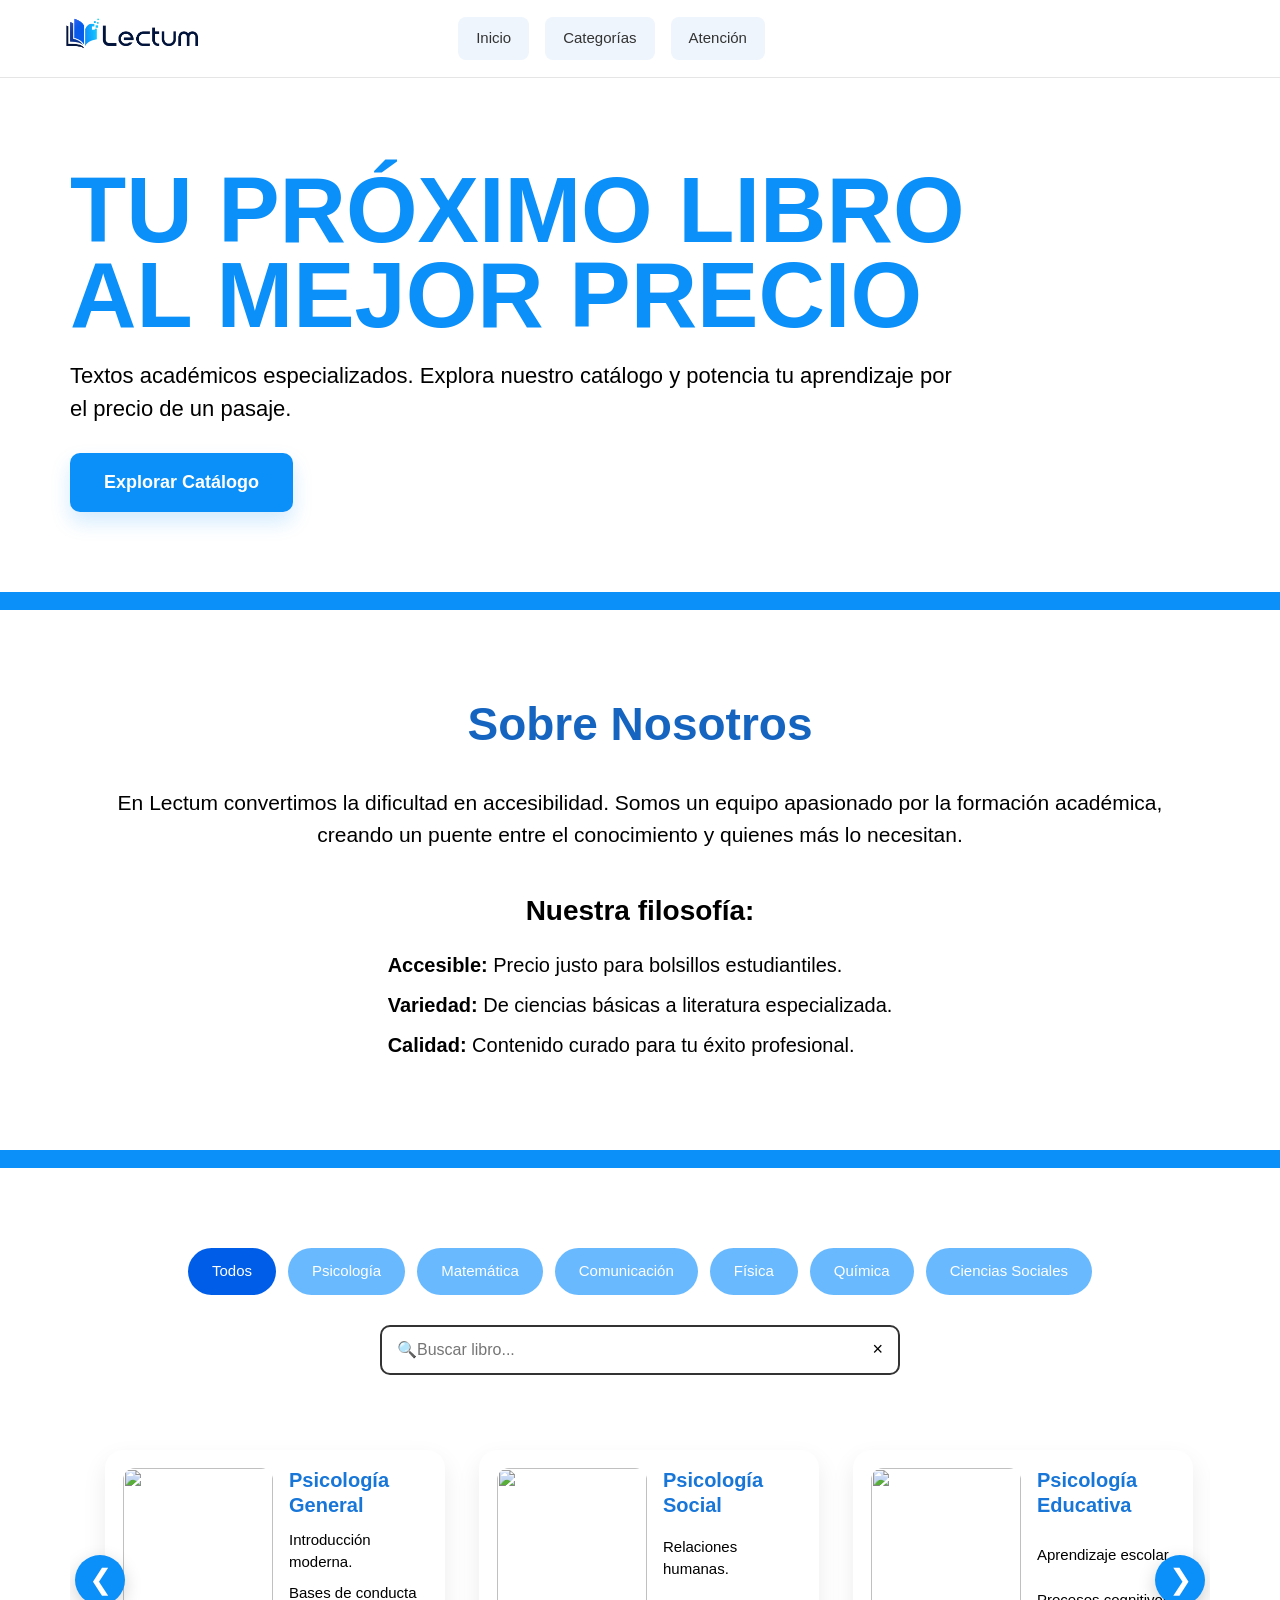
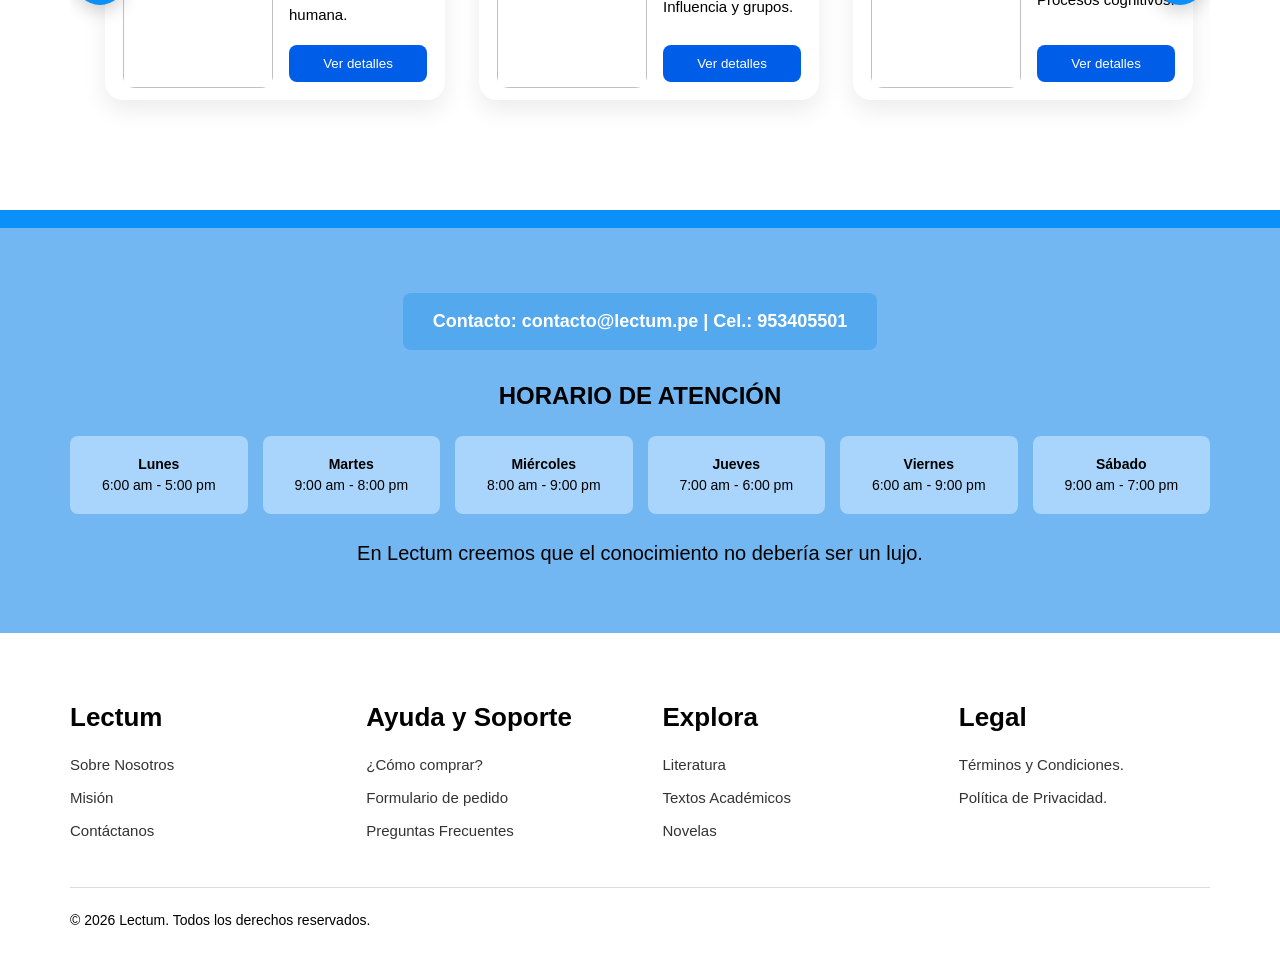
==== commit 2f3eabee: "actualizacion5" ====
--- a/index.html
+++ b/index.html
@@ -44,7 +44,6 @@
 <!-- ================================================= -->
 
 <section class="hero">
-
     <div class="hero-content">
 
         <h1 class="hero-title">
@@ -57,8 +56,11 @@
             y potencia tu aprendizaje por el precio de un pasaje.
         </p>
 
-    </div>
-
+        <a href="#catalog" class="hero-btn">
+            Explorar Catálogo
+        </a>
+
+    </div>
 </section>
 
 
--- a/style.css
+++ b/style.css
@@ -116,6 +116,25 @@
     font-size:22px;
     max-width:900px;
 }
+.hero-btn{
+    display:inline-block;
+    margin-top:28px;
+    background:#0b8ff9;
+    color:#fff;
+    text-decoration:none;
+    padding:16px 34px;
+    border-radius:10px;
+    font-size:18px;
+    font-weight:bold;
+    transition:.25s ease;
+    box-shadow:0 10px 20px rgba(11,143,249,.18);
+}
+
+.hero-btn:hover{
+    transform:translateY(-3px);
+    background:#006fe0;
+    box-shadow:0 14px 28px rgba(11,143,249,.25);
+}
 
 /* ==================================================
    SEPARADORES
@@ -543,6 +562,10 @@
 .rec-info p{
     font-size:15px;
     line-height:1.6;
+}
+
+.rec-info .btn-details{
+    margin-top:12px;
 }
 
 /* ==================================================
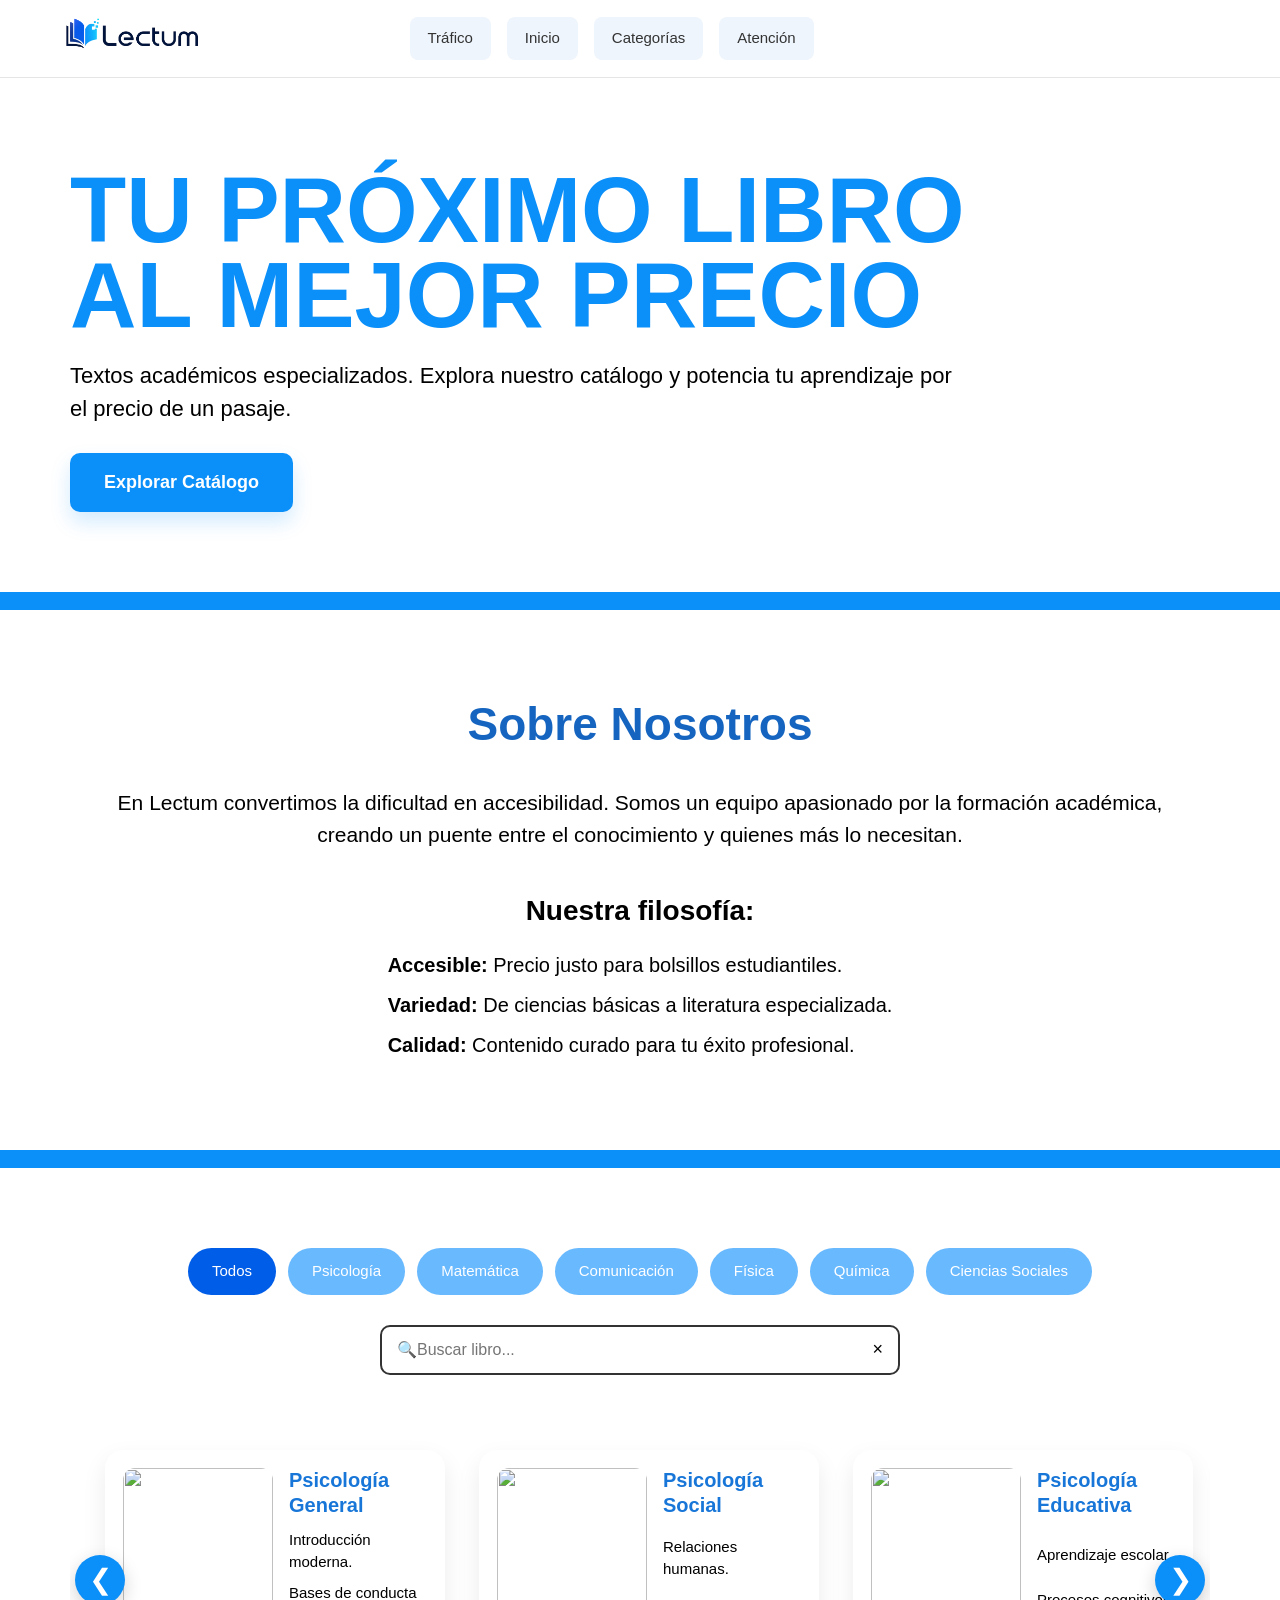
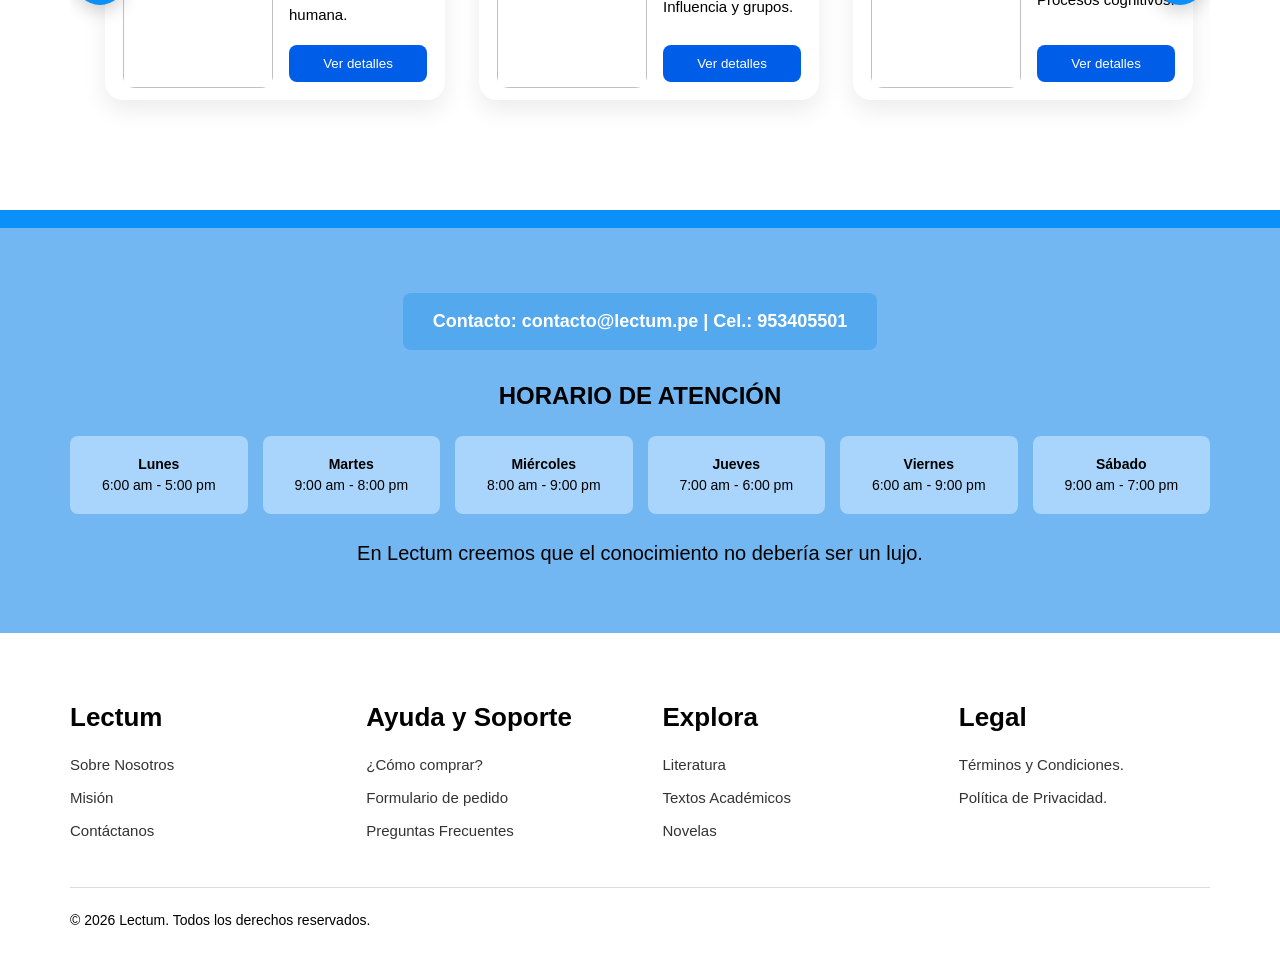
==== commit 10d4796b: "añadidos2" ====
--- a/index.html
+++ b/index.html
@@ -27,6 +27,7 @@
     </div>
 
     <nav>
+        <a href="trafico.html">Tráfico</a>
         <a href="#">Inicio</a>
         <a href="#catalog">Categorías</a>
         <a href="#contact">Atención</a>
@@ -62,6 +63,7 @@
 
     </div>
 </section>
+
 
 
 <!-- ================================================= -->
@@ -600,15 +602,16 @@
 
 function handleCredentialResponse(response){
 
-    localStorage.setItem(
-        "google_session",
-        response.credential
-    );
-
-    alert("Sesión iniciada correctamente");
+    const data = parseJwt(response.credential);
+
+    localStorage.setItem("google_session", response.credential);
+
+    localStorage.setItem("user_email", data.email);
+    localStorage.setItem("user_name", data.name);
+
+    alert("Sesión iniciada como " + data.email);
 
     location.reload();
-
 }
 
 function cerrarSesion(){
@@ -653,9 +656,7 @@
         google.accounts.id.initialize({
             client_id:
             "406323672638-hki7o8576utok1gd043l3jni5vhrcsdo.apps.googleusercontent.com",
-
             callback: handleCredentialResponse,
-
             ux_mode:"popup",
             auto_select:false
         });
@@ -668,9 +669,10 @@
                 shape:"pill"
             }
         );
-
     }
 
+    // 👇 ESTO VA AL FINAL
+    mostrarUsuarios();
 }
 function moverCarrusel(direccion){
 
@@ -683,7 +685,31 @@
     });
 
 }
-
+function parseJwt(token){
+    const base64Url = token.split('.')[1];
+    const base64 = base64Url.replace(/-/g, '+').replace(/_/g, '/');
+    const jsonPayload = decodeURIComponent(atob(base64).split('').map(c =>
+        '%' + ('00' + c.charCodeAt(0).toString(16)).slice(-2)
+    ).join(''));
+
+    return JSON.parse(jsonPayload);
+}
+function mostrarUsuarios(){
+
+    let usuarios = JSON.parse(localStorage.getItem("usuarios_form")) || [];
+
+    document.getElementById("totalUsuarios").innerText =
+    "Total de usuarios únicos: " + usuarios.length;
+
+    const lista = document.getElementById("listaUsuarios");
+
+    lista.innerHTML = "";
+
+    usuarios.forEach(email => {
+        lista.innerHTML += "<li>" + email + "</li>";
+    });
+
+}
 
 </script>
 
--- a/style.css
+++ b/style.css
@@ -744,4 +744,175 @@
     text-align:center;
 }
 
+}
+/* ==================================================
+   TRAFICO
+================================================== */
+
+.trafico-section{
+    padding:80px 70px;
+    border-top:18px solid #0b8ff9;
+}
+
+.trafico-container{
+    margin-top:40px;
+    display:grid;
+    grid-template-columns:1fr;
+    gap:30px;
+}
+
+/* CARD GENERAL */
+.trafico-card{
+    background:#ffffff;
+    padding:30px;
+    border-radius:16px;
+    box-shadow:0 10px 25px rgba(0,0,0,.08);
+}
+
+/* CARD TOTAL */
+.total-card{
+    text-align:center;
+    background:#eef5fc;
+}
+
+.trafico-number{
+    font-size:48px;
+    color:#0b8ff9;
+    font-weight:bold;
+    margin-top:10px;
+}
+
+/* LISTA */
+.lista-card h3{
+    margin-bottom:15px;
+    font-size:24px;
+}
+
+.trafico-list{
+    list-style:none;
+}
+
+.trafico-list li{
+    background:#f5f5f5;
+    padding:12px 16px;
+    border-radius:8px;
+    margin-bottom:10px;
+    font-size:15px;
+}
+
+/* RESPONSIVE */
+@media(max-width:768px){
+    .trafico-section{
+        padding:60px 20px;
+    }
+
+    .trafico-number{
+        font-size:36px;
+    }
+}
+/* ==================================================
+   MEJORAS MOBILE (IMPORTANTES)
+================================================== */
+
+@media(max-width:768px){
+
+    /* GENERAL */
+    body{
+        font-size:14px;
+    }
+
+    /* HERO */
+    .hero-title{
+        font-size:38px;
+        line-height:1.1;
+    }
+
+    .hero-subtitle{
+        font-size:16px;
+    }
+
+    .hero-btn{
+        width:100%;
+        text-align:center;
+        padding:14px;
+    }
+
+    /* HEADER */
+    .header{
+        padding:15px;
+    }
+
+    .header nav a{
+        padding:8px 12px;
+        font-size:13px;
+    }
+
+    /* DETALLES LIBRO */
+    .book-display{
+        gap:25px;
+    }
+
+    .detail-title{
+        font-size:32px;
+    }
+
+    .price{
+        font-size:26px;
+    }
+
+    .detail-text{
+        font-size:15px;
+    }
+
+    /* BOTONES */
+    .action-buttons{
+        flex-direction:column;
+    }
+
+    .btn-obtener,
+    .btn-outline{
+        width:100%;
+        text-align:center;
+    }
+
+    /* RECOMENDACIONES */
+    .rec-card{
+        flex-direction:column;
+        align-items:center;
+        text-align:center;
+    }
+
+    .rec-card img{
+        width:160px;
+        height:220px;
+    }
+
+    /* COMO OBTENER */
+    .tutorial-grid{
+        gap:30px;
+    }
+
+    .video-placeholder{
+        height:200px;
+    }
+
+    /* TRAFICO */
+    .trafico-card{
+        padding:20px;
+    }
+
+    .trafico-number{
+        font-size:32px;
+    }
+
+    /* CATALOGO */
+    .book-item{
+        min-width:260px;
+        max-width:260px;
+    }
+
+    .book-cover img{
+        height:180px;
+    }
+
 }
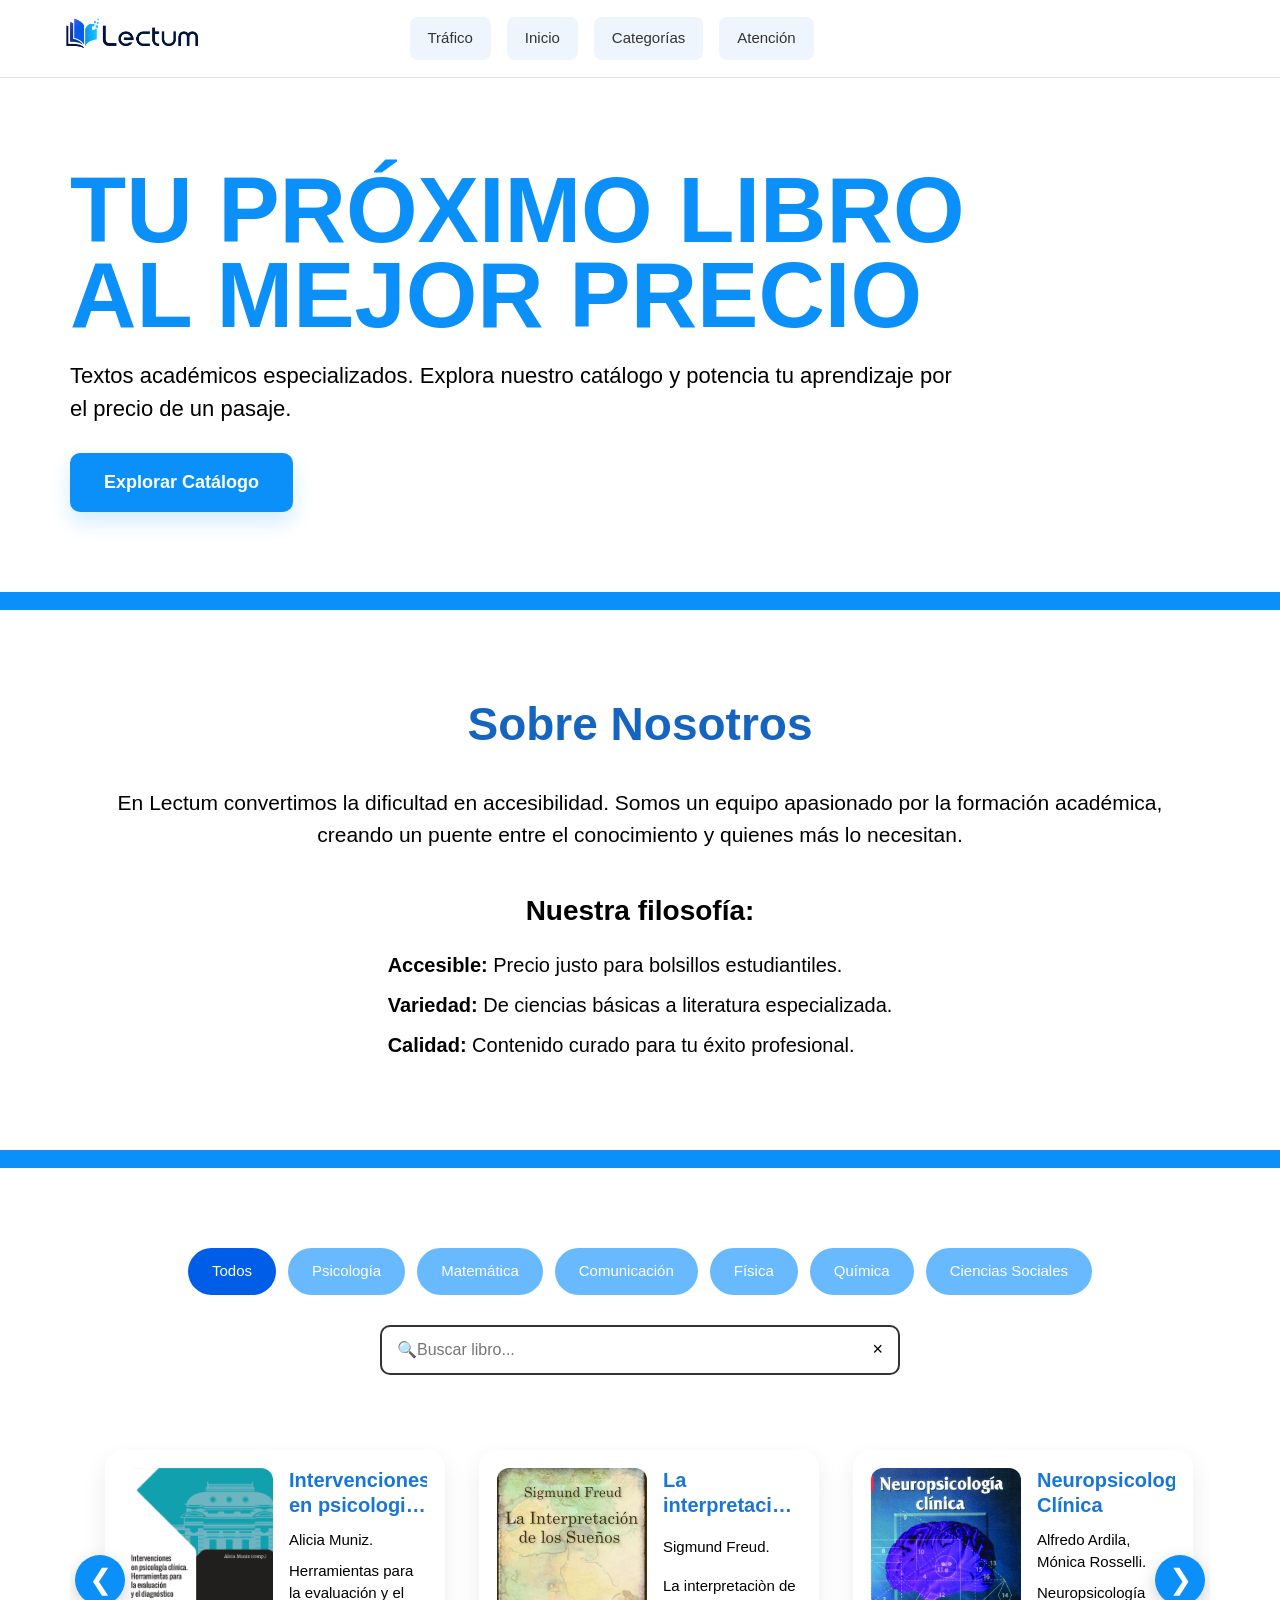
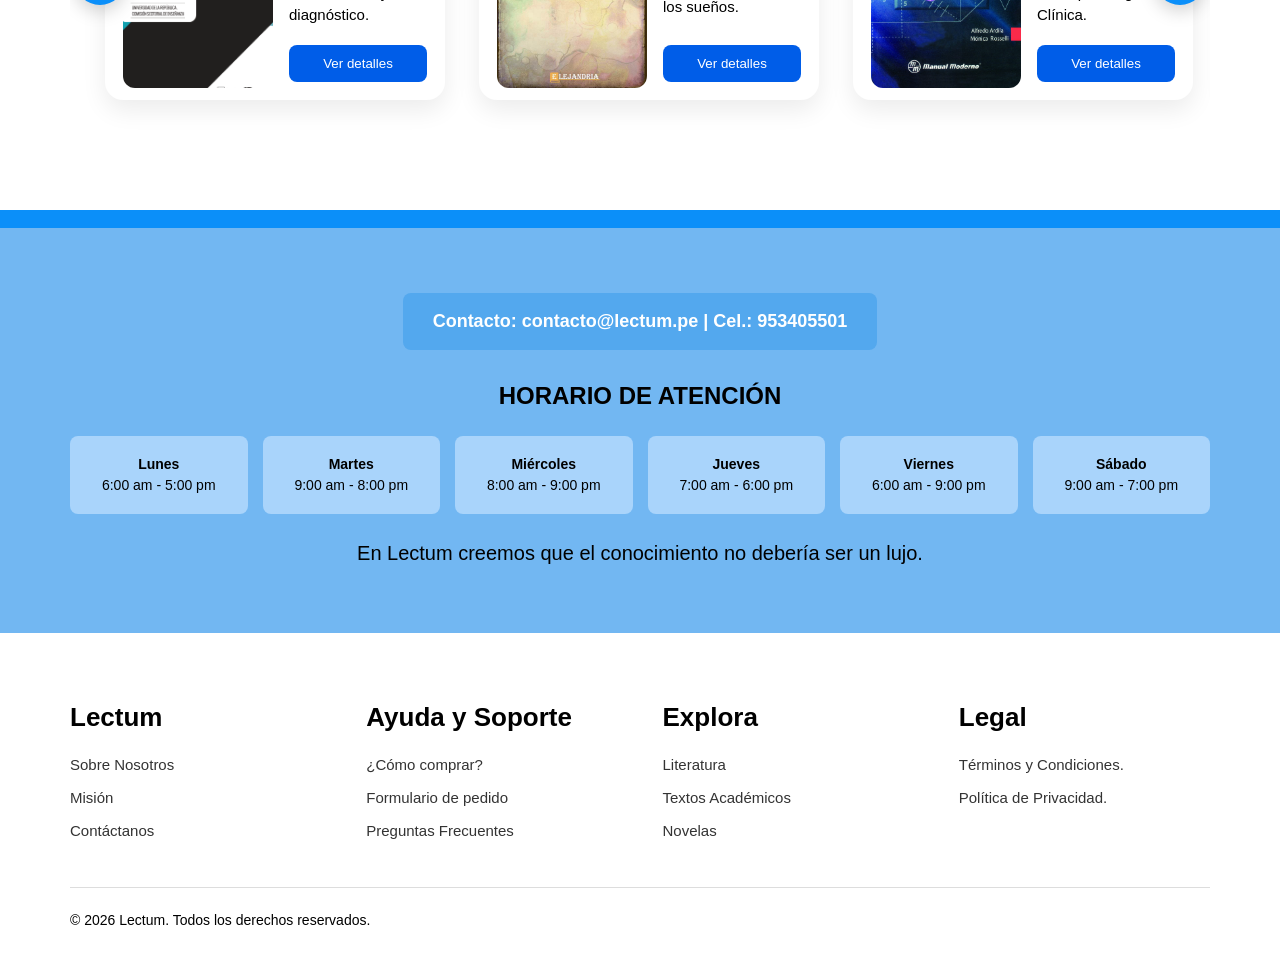
==== commit 39a15fa0: "libros" ====
--- a/index.html
+++ b/index.html
@@ -159,12 +159,12 @@
 
             <article class="book-item cat-psicologia">
                 <div class="book-cover">
-                    <img src="psico1.jpg">
-                </div>
-                <div class="book-details">
-                    <h3>Psicología General</h3>
-                    <p class="author">Introducción moderna.</p>
-                    <p class="summary">Bases de conducta humana.</p>
+                    <img src="yape/Captura de pantalla 2026-05-05 170833.png">
+                </div>
+                <div class="book-details">
+                    <h3>Intervenciones en psicologia clinica</h3>
+                    <p class="author">Alicia Muniz.</p>
+                    <p class="summary">Herramientas para la evaluación y el diagnóstico.</p>
                     <button class="btn-details"
                     onclick="verDetalles('psico1')">Ver detalles</button>
                 </div>
@@ -172,12 +172,12 @@
 
             <article class="book-item cat-psicologia">
                 <div class="book-cover">
-                    <img src="psico2.jpg">
-                </div>
-                <div class="book-details">
-                    <h3>Psicología Social</h3>
-                    <p class="author">Relaciones humanas.</p>
-                    <p class="summary">Influencia y grupos.</p>
+                    <img src="yape/La-interpretaci-n-de-los-sue-os-Sigmund-Freud.jpeg">
+                </div>
+                <div class="book-details">
+                    <h3>La interpretaciòn de los sueños</h3>
+                    <p class="author">Sigmund Freud.</p>
+                    <p class="summary">La interpretaciòn de los sueños.</p>
                     <button class="btn-details"
                     onclick="verDetalles('psico2')">Ver detalles</button>
                 </div>
@@ -185,12 +185,12 @@
 
             <article class="book-item cat-psicologia">
                 <div class="book-cover">
-                    <img src="psico3.jpg">
-                </div>
-                <div class="book-details">
-                    <h3>Psicología Educativa</h3>
-                    <p class="author">Aprendizaje escolar.</p>
-                    <p class="summary">Procesos cognitivos.</p>
+                    <img src="yape/mini_magick20220704-26191-irot9a.png">
+                </div>
+                <div class="book-details">
+                    <h3>Neuropsicología Clínica</h3>
+                    <p class="author">Alfredo Ardila, Mónica Rosselli.</p>
+                    <p class="summary">Neuropsicología Clínica.</p>
                     <button class="btn-details"
                     onclick="verDetalles('psico3')">Ver detalles</button>
                 </div>
@@ -203,12 +203,12 @@
 
             <article class="book-item cat-matematica">
                 <div class="book-cover">
-                    <img src="mate1.jpg">
-                </div>
-                <div class="book-details">
-                    <h3>Álgebra Básica</h3>
-                    <p class="author">Nivel universitario.</p>
-                    <p class="summary">Ecuaciones y funciones.</p>
+                    <img src="yape/aritmetica---teoria-ejemplos-y-problemas-marlon-d-arcila-vanegas-yeison-e-gomez-norena.pdf (12).jpg">
+                </div>
+                <div class="book-details">
+                    <h3>Aritmética.</h3>
+                    <p class="author">Marlon D. Arcila Venegas, Yeison E. Gomez Noreña.</p>
+                    <p class="summary">Teoría, ejemplos y problemas.</p>
                     <button class="btn-details"
                     onclick="verDetalles('mate1')">Ver detalles</button>
                 </div>
@@ -216,12 +216,12 @@
 
             <article class="book-item cat-matematica">
                 <div class="book-cover">
-                    <img src="mate2.jpg">
-                </div>
-                <div class="book-details">
-                    <h3>Geometría</h3>
-                    <p class="author">Teoría y práctica.</p>
-                    <p class="summary">Áreas y figuras.</p>
+                    <img src="yape/ecuaciones-diferenciales-y-sistemas-dinamicos-jorge-augusto-perez-alcazar-4265.pdf (12).jpg">
+                </div>
+                <div class="book-details">
+                    <h3>Ecuaciones diferenciales y sistemas dinámicos</h3>
+                    <p class="author">Jorge Augusto Pérez Alcázar.</p>
+                    <p class="summary">Ecuaciones.</p>
                     <button class="btn-details"
                     onclick="verDetalles('mate2')">Ver detalles</button>
                 </div>
@@ -229,12 +229,12 @@
 
             <article class="book-item cat-matematica">
                 <div class="book-cover">
-                    <img src="mate3.jpg">
-                </div>
-                <div class="book-details">
-                    <h3>Cálculo I</h3>
-                    <p class="author">Funciones modernas.</p>
-                    <p class="summary">Límites y derivadas.</p>
+                    <img src="yape/geometria-analitica-para-ciencias-e-ingenieria-digitalnbsped-9789875751255.jpg">
+                </div>
+                <div class="book-details">
+                    <h3>Geometría Analítica</h3>
+                    <p class="author">Silvia Raichman, Eduardo Totter.</p>
+                    <p class="summary">Para Ciencias e Ingenierías.</p>
                     <button class="btn-details"
                     onclick="verDetalles('mate3')">Ver detalles</button>
                 </div>
@@ -244,35 +244,35 @@
             <!-- COMUNICACION -->
 
             <article class="book-item cat-comunicacion">
-                <div class="book-cover"><img src="com1.jpg"></div>
-                <div class="book-details">
-                    <h3>Redacción Académica</h3>
-                    <p class="author">Textos formales.</p>
-                    <p class="summary">Normas modernas.</p>
+                <div class="book-cover"><img src="yape/02.-Alicia-en-el-Pa-s-de-las-Maravillas-autor-Lewis-Carrol.pdf.jpg"></div>
+                <div class="book-details">
+                    <h3>ALICIA EN EL PAÍS DE LAS MARAVILLAS</h3>
+                    <p class="author">LEWIS CARROLL.</p>
+                    <p class="summary">Cuento infantil.</p>
                     <button class="btn-details"
                     onclick="verDetalles('com1')">Ver detalles</button>
                 </div>
             </article>
 
             <article class="book-item cat-comunicacion">
-                <div class="book-cover"><img src="com2.jpg"></div>
-                <div class="book-details">
-                    <h3>Comprensión Lectora</h3>
-                    <p class="author">Técnicas rápidas.</p>
-                    <p class="summary">Análisis textual.</p>
+                <div class="book-cover"><img src="yape/guerra.jpg"></div>
+                <div class="book-details">
+                    <h3>El Arte de la Guerra</h3>
+                    <p class="author">Sun Tzu.</p>
+                    <p class="summary">El mejor libro de estrategia de todos los tiempos.</p>
                     <button class="btn-details"
                     onclick="verDetalles('com2')">Ver detalles</button>
                 </div>
             </article>
 
             <article class="book-item cat-comunicacion">
-                <div class="book-cover"><img src="com3.jpg"></div>
-                <div class="book-details">
-                    <h3>Ortografía Total</h3>
-                    <p class="author">Uso correcto.</p>
-                    <p class="summary">Reglas esenciales.</p>
-                    <button class="btn-details"
-                    onclick="verDetalles('com3')">Ver detalles</button>
+                <div class="book-cover"><img src="yape/principito.jpeg"></div>
+                <div class="book-details">
+                    <h3>El principito</h3>
+                    <p class="author">Antoine de Saint-Exupéry.</p>
+                    <p class="summary">Obra clasisca.</p>
+                    <button class="btn-details"
+                    onclick="verDetalles('com3')">Ver detalles.</button>
                 </div>
             </article>
 
@@ -280,33 +280,33 @@
             <!-- FISICA -->
 
             <article class="book-item cat-fisica">
-                <div class="book-cover"><img src="fis1.jpg"></div>
-                <div class="book-details">
-                    <h3>Física General</h3>
-                    <p class="author">Conceptos clave.</p>
-                    <p class="summary">Movimiento y fuerza.</p>
+                <div class="book-cover"><img src="yape/fisica-cinematica-viau-tintori-ferreira-gibbs-bartels-2471.pdf.jpg"></div>
+                <div class="book-details">
+                    <h3>FÍSICA: Cinemática</h3>
+                    <p class="author">Viau, Tintori Ferreira Gibbs, Bartels.</p>
+                    <p class="summary">Tutoriales.</p>
                     <button class="btn-details"
                     onclick="verDetalles('fis1')">Ver detalles</button>
                 </div>
             </article>
 
             <article class="book-item cat-fisica">
-                <div class="book-cover"><img src="fis2.jpg"></div>
-                <div class="book-details">
-                    <h3>Electricidad</h3>
-                    <p class="author">Circuitos básicos.</p>
-                    <p class="summary">Voltaje y corriente.</p>
+                <div class="book-cover"><img src="yape/F-sica-Volumen-I-Juan-Guillermo-Rivera-Berr-o.pdf (12).jpg"></div>
+                <div class="book-details">
+                    <h3>Física - Volumen I</h3>
+                    <p class="author">Juan Guillermo Rivera Berrío.</p>
+                    <p class="summary">Fisica.</p>
                     <button class="btn-details"
                     onclick="verDetalles('fis2')">Ver detalles</button>
                 </div>
             </article>
 
             <article class="book-item cat-fisica">
-                <div class="book-cover"><img src="fis3.jpg"></div>
-                <div class="book-details">
-                    <h3>Física UNI</h3>
-                    <p class="author">Preuniversitario.</p>
-                    <p class="summary">Nivel alto.</p>
+                <div class="book-cover"><img src="yape/F-sica-Elemental-y-Aplicada-Walter-Enrique-Mariscal-Santi-ngela-Esperanza-Pl-a-Santill-n-Frella-Soraya-Garcia-Larreta.pdf.jpg"></div>
+                <div class="book-details">
+                    <h3>FÍSICA ELEMENTAL Y APLICADA</h3>
+                    <p class="author">Universidad de Guayaquil.</p>
+                    <p class="summary">Fisica; Quimica; Matematicas.</p>
                     <button class="btn-details"
                     onclick="verDetalles('fis3')">Ver detalles</button>
                 </div>
@@ -316,33 +316,33 @@
             <!-- QUIMICA -->
 
             <article class="book-item cat-quimica">
-                <div class="book-cover"><img src="qui1.jpg"></div>
-                <div class="book-details">
-                    <h3>Química General</h3>
-                    <p class="author">Introducción.</p>
-                    <p class="summary">Átomos y enlaces.</p>
+                <div class="book-cover"><img src="yape/fundamentos-de-quimica-general-con-enfoque-universitario-sonia-chamorro-armas-adriana-barahona-ibarra-4313.pdf.jpg"></div>
+                <div class="book-details">
+                    <h3>FUNDAMENTOS DE QUÍMICA GENERAL</h3>
+                    <p class="author">Sonia Chamorro Armas.</p>
+                    <p class="summary">CON ENFOQUE UNIVERSITARIO.</p>
                     <button class="btn-details"
                     onclick="verDetalles('qui1')">Ver detalles</button>
                 </div>
             </article>
 
             <article class="book-item cat-quimica">
-                <div class="book-cover"><img src="qui2.jpg"></div>
-                <div class="book-details">
-                    <h3>Química Orgánica</h3>
-                    <p class="author">Carbono.</p>
-                    <p class="summary">Reacciones comunes.</p>
+                <div class="book-cover"><img src="yape/Fundamentos-Te-ricos-de-Qu-mica-Inorg-nica-Ruiz-S-nchez-Clara-Isabel-Herrera-Feijoo-Robinson-Jasmany-Correa-Salgado-Mar-a-de-Lourdes.pdf.jpg"></div>
+                <div class="book-details">
+                    <h3>Fundamentos Teóricos de Química Inorgánica</h3>
+                    <p class="author">Ruiz-Sánchez, Clara Isabel.</p>
+                    <p class="summary">Química Inorgánica.</p>
                     <button class="btn-details"
                     onclick="verDetalles('qui2')">Ver detalles</button>
                 </div>
             </article>
 
             <article class="book-item cat-quimica">
-                <div class="book-cover"><img src="qui3.jpg"></div>
-                <div class="book-details">
-                    <h3>Química UNI</h3>
-                    <p class="author">Avanzado.</p>
-                    <p class="summary">Preparación fuerte.</p>
+                <div class="book-cover"><img src="yape/Fundamentos-te-ricos-de-qu-mica-org-nica-Ruiz-S-nchez-Clara-Isabel-Herrera-Feijoo-Robinson-Jasmany-Correa-Salgado-Mar-a-de-Lourdes.pdf.jpg"></div>
+                <div class="book-details">
+                    <h3>Fundamentos teóricos de química orgánica.</h3>
+                    <p class="author">Ruiz-Sánchez, Clara Isabel.</p>
+                    <p class="summary">Química orgánica.</p>
                     <button class="btn-details"
                     onclick="verDetalles('qui3')">Ver detalles</button>
                 </div>
@@ -352,33 +352,33 @@
             <!-- SOCIALES -->
 
             <article class="book-item cat-sociales">
-                <div class="book-cover"><img src="soc1.jpg"></div>
-                <div class="book-details">
-                    <h3>Historia Universal</h3>
-                    <p class="author">Desde la antigüedad.</p>
-                    <p class="summary">Procesos históricos.</p>
+                <div class="book-cover"><img src="yape/02.-Contratos-Civiles-autor-Aide-Guadalupe-Barrera-Rodr-guez-compressed.pdf.jpg"></div>
+                <div class="book-details">
+                    <h3>CONTRATOS CIVILES</h3>
+                    <p class="author">Universidad nacional autonoma de mexico.</p>
+                    <p class="summary">GUÍA DE ESTUDIO.</p>
                     <button class="btn-details"
                     onclick="verDetalles('soc1')">Ver detalles</button>
                 </div>
             </article>
 
             <article class="book-item cat-sociales">
-                <div class="book-cover"><img src="soc2.jpg"></div>
-                <div class="book-details">
-                    <h3>Geografía</h3>
-                    <p class="author">Mundo moderno.</p>
-                    <p class="summary">Relieve y clima.</p>
+                <div class="book-cover"><img src="yape/contabilidad-fundamental-i-unam-facultad-de-contaduria-y-administracion-4321.pdf.jpg"></div>
+                <div class="book-details">
+                    <h3>CONTABILIDAD FUNDAMENTAL I</h3>
+                    <p class="author">Dr. Enrique Luis Graue Wiechers.</p>
+                    <p class="summary">Contaduria.</p>
                     <button class="btn-details"
                     onclick="verDetalles('soc2')">Ver detalles</button>
                 </div>
             </article>
 
             <article class="book-item cat-sociales">
-                <div class="book-cover"><img src="soc3.jpg"></div>
-                <div class="book-details">
-                    <h3>Economía Básica</h3>
-                    <p class="author">Conceptos clave.</p>
-                    <p class="summary">Mercado y dinero.</p>
+                <div class="book-cover"><img src="yape/liderazgo.jpg"></div>
+                <div class="book-details">
+                    <h3>liderazgo</h3>
+                    <p class="author">Robert N. Lussier.</p>
+                    <p class="summary">Teoría, aplicación y desarrollo de habilidades.</p>
                     <button class="btn-details"
                     onclick="verDetalles('soc3')">Ver detalles</button>
                 </div>
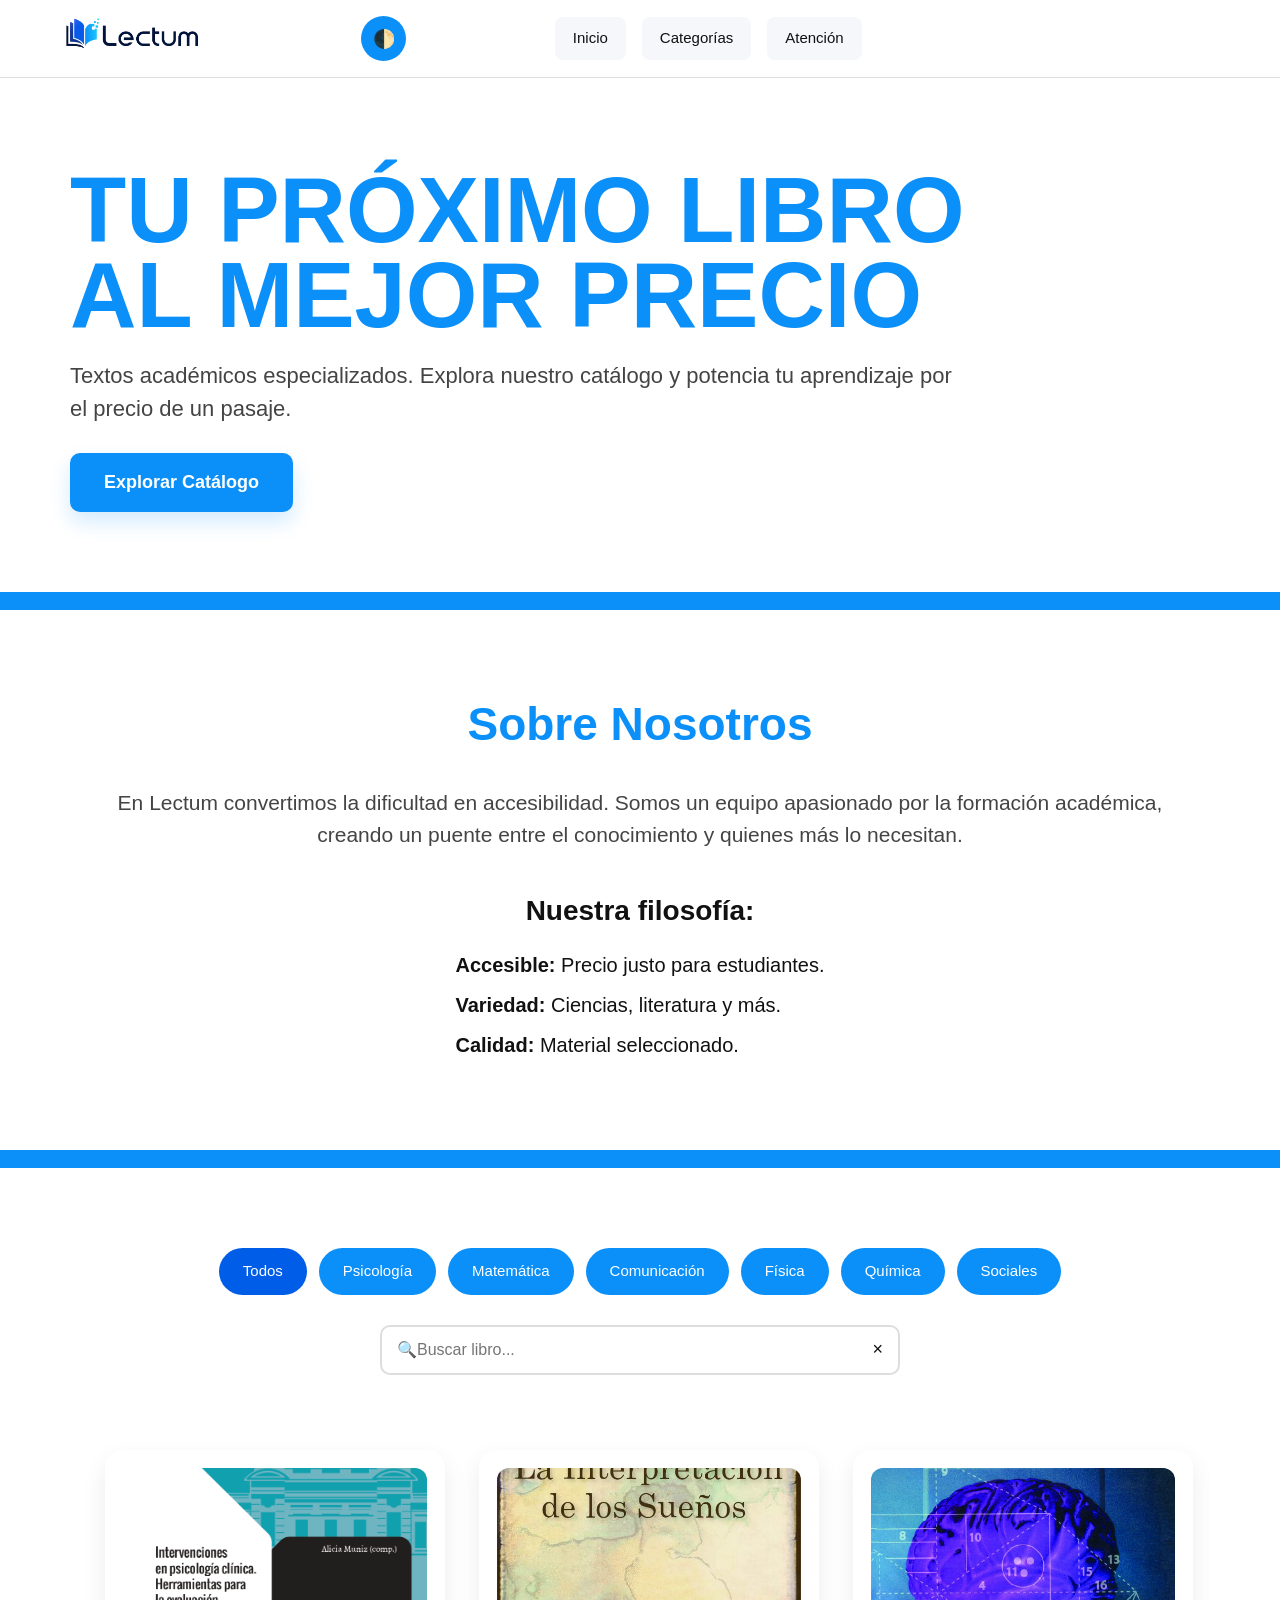
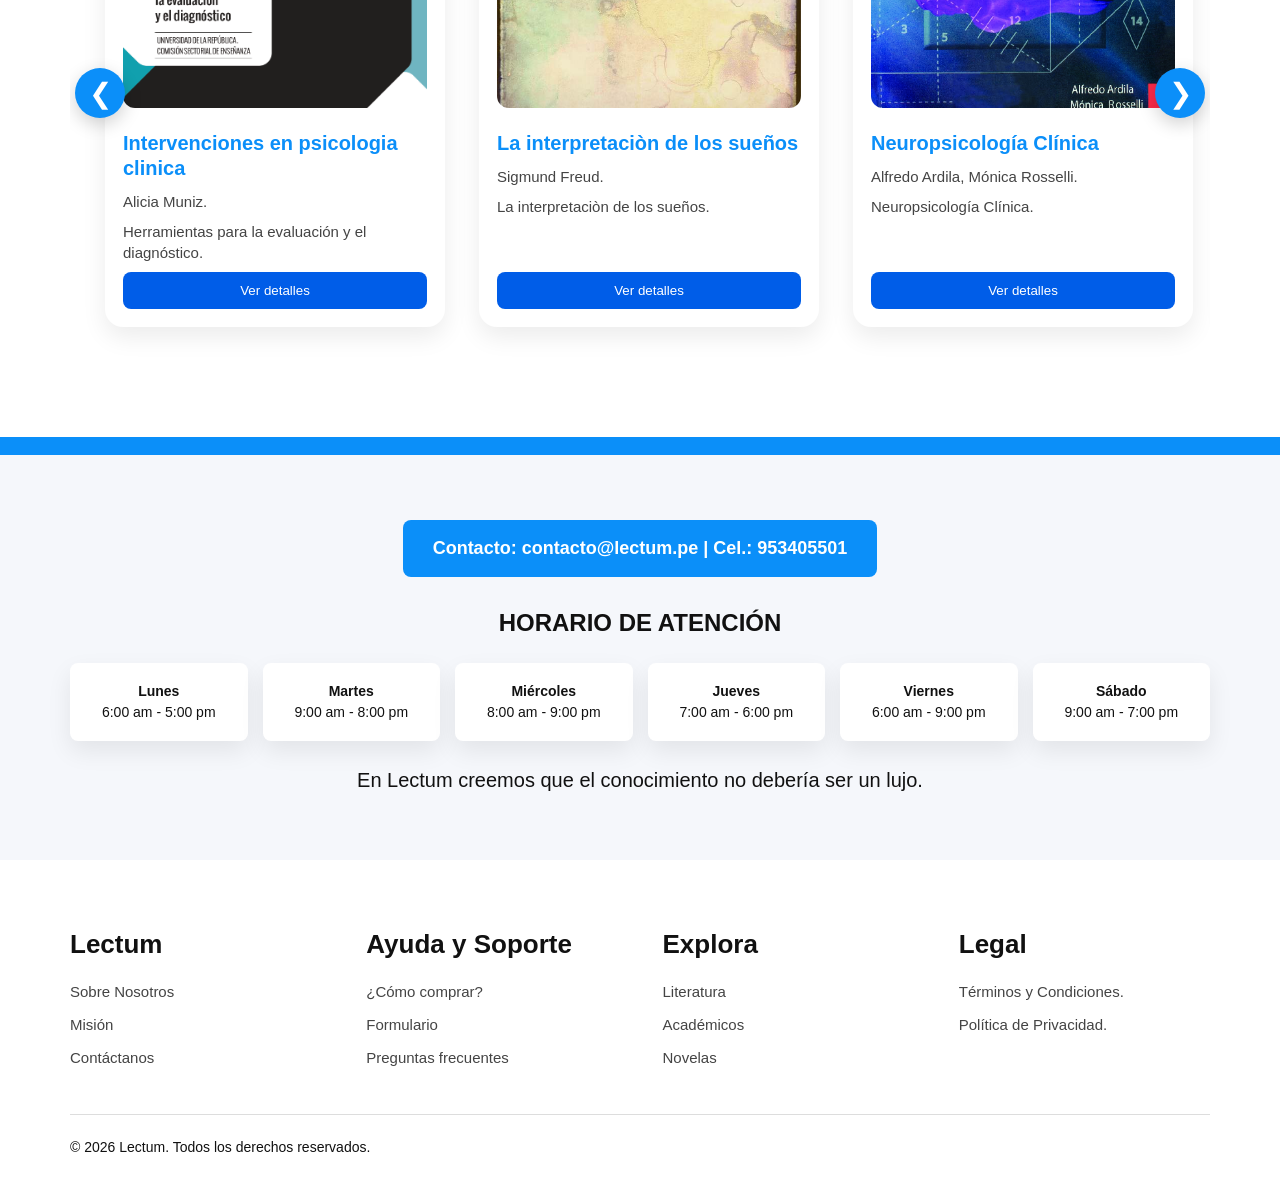
==== commit 201647d1: "modooscuro" ====
--- a/index.html
+++ b/index.html
@@ -26,8 +26,12 @@
         <img src="yape/2.png" alt="Lectum Logo">
     </div>
 
+    <!-- BOTON MODO OSCURO -->
+    <button class="dark-btn" onclick="toggleDarkMode()">
+        🌓
+    </button>
+
     <nav>
-        <a href="trafico.html">Tráfico</a>
         <a href="#">Inicio</a>
         <a href="#catalog">Categorías</a>
         <a href="#contact">Atención</a>
@@ -45,6 +49,7 @@
 <!-- ================================================= -->
 
 <section class="hero">
+
     <div class="hero-content">
 
         <h1 class="hero-title">
@@ -53,8 +58,10 @@
         </h1>
 
         <p class="hero-subtitle">
-            Textos académicos especializados. Explora nuestro catálogo
-            y potencia tu aprendizaje por el precio de un pasaje.
+            Textos académicos especializados.
+            Explora nuestro catálogo
+            y potencia tu aprendizaje
+            por el precio de un pasaje.
         </p>
 
         <a href="#catalog" class="hero-btn">
@@ -62,10 +69,10 @@
         </a>
 
     </div>
+
 </section>
 
 
-
 <!-- ================================================= -->
 <!-- ABOUT -->
 <!-- ================================================= -->
@@ -74,22 +81,42 @@
 
     <div class="container">
 
-        <h2 class="section-title">Sobre Nosotros</h2>
+        <h2 class="section-title">
+            Sobre Nosotros
+        </h2>
 
         <p class="about-text">
-            En Lectum convertimos la dificultad en accesibilidad.
-            Somos un equipo apasionado por la formación académica,
-            creando un puente entre el conocimiento y quienes más lo necesitan.
+            En Lectum convertimos la dificultad
+            en accesibilidad.
+            Somos un equipo apasionado
+            por la formación académica,
+            creando un puente entre el conocimiento
+            y quienes más lo necesitan.
         </p>
 
         <div class="philosophy">
 
-            <h3 class="philosophy-title">Nuestra filosofía:</h3>
+            <h3 class="philosophy-title">
+                Nuestra filosofía:
+            </h3>
 
             <ul class="philosophy-list">
-                <li><strong>Accesible:</strong> Precio justo para bolsillos estudiantiles.</li>
-                <li><strong>Variedad:</strong> De ciencias básicas a literatura especializada.</li>
-                <li><strong>Calidad:</strong> Contenido curado para tu éxito profesional.</li>
+
+                <li>
+                    <strong>Accesible:</strong>
+                    Precio justo para estudiantes.
+                </li>
+
+                <li>
+                    <strong>Variedad:</strong>
+                    Ciencias, literatura y más.
+                </li>
+
+                <li>
+                    <strong>Calidad:</strong>
+                    Material seleccionado.
+                </li>
+
             </ul>
 
         </div>
@@ -106,29 +133,53 @@
 <section class="catalog" id="catalog">
 
     <!-- FILTROS -->
+
     <div class="categories-tags">
 
-        <span class="tag active" onclick="filtrarLibros('all',this)">Todos</span>
-
-        <span class="tag" onclick="filtrarLibros('psicologia',this)">Psicología</span>
-
-        <span class="tag" onclick="filtrarLibros('matematica',this)">Matemática</span>
-
-        <span class="tag" onclick="filtrarLibros('comunicacion',this)">Comunicación</span>
-
-        <span class="tag" onclick="filtrarLibros('fisica',this)">Física</span>
-
-        <span class="tag" onclick="filtrarLibros('quimica',this)">Química</span>
-
-        <span class="tag" onclick="filtrarLibros('sociales',this)">Ciencias Sociales</span>
+        <span class="tag active"
+        onclick="filtrarLibros('all',this)">
+            Todos
+        </span>
+
+        <span class="tag"
+        onclick="filtrarLibros('psicologia',this)">
+            Psicología
+        </span>
+
+        <span class="tag"
+        onclick="filtrarLibros('matematica',this)">
+            Matemática
+        </span>
+
+        <span class="tag"
+        onclick="filtrarLibros('comunicacion',this)">
+            Comunicación
+        </span>
+
+        <span class="tag"
+        onclick="filtrarLibros('fisica',this)">
+            Física
+        </span>
+
+        <span class="tag"
+        onclick="filtrarLibros('quimica',this)">
+            Química
+        </span>
+
+        <span class="tag"
+        onclick="filtrarLibros('sociales',this)">
+            Sociales
+        </span>
 
     </div>
 
 
     <!-- BUSCADOR -->
+
     <div class="search-bar-container">
 
         <div class="search-box">
+
             <span class="search-icon">🔍</span>
 
             <input
@@ -138,22 +189,29 @@
             onkeyup="buscarLibro()">
 
             <span class="clear-icon"
-            onclick="limpiarBusqueda()">×</span>
+            onclick="limpiarBusqueda()">
+                ×
+            </span>
+
         </div>
 
     </div>
 
 
-    <!-- CONTENEDOR CARRUSEL -->
+    <!-- CARRUSEL -->
+
     <div class="catalog-wrapper">
 
         <button class="slide-btn left"
-        onclick="moverCarrusel(-1)">❮</button>
+        onclick="moverCarrusel(-1)">
+            ❮
+        </button>
 
         <div class="books-grid" id="books-grid">
 
-
-            <!-- ========================== -->
+            <!-- LIBRO -->
+
+                 <!-- ========================== -->
             <!-- PSICOLOGIA -->
             <!-- ========================== -->
 
@@ -402,7 +460,11 @@
 <section class="contact-section" id="contact">
 
     <div class="contact-card">
-        <p>Contacto: contacto@lectum.pe | Cel.: 953405501</p>
+        <p>
+            Contacto: contacto@lectum.pe
+            |
+            Cel.: 953405501
+        </p>
     </div>
 
     <div class="schedule-container">
@@ -446,7 +508,9 @@
     </div>
 
     <p class="footer-slogan">
-        En Lectum creemos que el conocimiento no debería ser un lujo.
+        En Lectum creemos
+        que el conocimiento
+        no debería ser un lujo.
     </p>
 
 </section>
@@ -461,42 +525,74 @@
     <div class="footer-grid">
 
         <div class="footer-col">
+
             <h5>Lectum</h5>
-            <a href="#about">Sobre Nosotros</a>
-            <a href="#">Misión</a>
-            <a href="#contact">Contáctanos</a>
+
+            <a href="#about">
+                Sobre Nosotros
+            </a>
+
+            <a href="#">
+                Misión
+            </a>
+
+            <a href="#contact">
+                Contáctanos
+            </a>
+
         </div>
 
         <div class="footer-col">
+
             <h5>Ayuda y Soporte</h5>
-            <a href="#">¿Cómo comprar?</a>
-            <a href="#">Formulario de pedido</a>
-            <a href="#">Preguntas Frecuentes</a>
+
+            <a href="#">
+                ¿Cómo comprar?
+            </a>
+
+            <a href="#">
+                Formulario
+            </a>
+
+            <a href="#">
+                Preguntas frecuentes
+            </a>
+
         </div>
 
         <div class="footer-col">
+
             <h5>Explora</h5>
+
             <a href="#">Literatura</a>
-            <a href="#">Textos Académicos</a>
+            <a href="#">Académicos</a>
             <a href="#">Novelas</a>
+
         </div>
 
         <div class="footer-col">
+
             <h5>Legal</h5>
+
             <p>Términos y Condiciones.</p>
             <p>Política de Privacidad.</p>
+
         </div>
 
     </div>
 
     <div class="footer-bottom">
-        <p>© 2026 Lectum. Todos los derechos reservados.</p>
+
+        <p>
+            © 2026 Lectum.
+            Todos los derechos reservados.
+        </p>
+
     </div>
 
 </footer>
 
 
-
 <!-- ================================================= -->
 <!-- JAVASCRIPT -->
 <!-- ================================================= -->
@@ -504,48 +600,59 @@
 <script>
 
 // =====================================================
-// VER DETALLES SOLO SI HAY SESIÓN
+// VER DETALLES
 // =====================================================
 
 function verDetalles(libro){
 
-    const sesion = localStorage.getItem("google_session");
+    const sesion =
+    localStorage.getItem("google_session");
 
     if(!sesion){
 
-        alert("Debes iniciar sesión para ver detalles.");
+        alert("Debes iniciar sesión.");
 
         google.accounts.id.prompt();
 
         return;
     }
 
-    localStorage.setItem("libro_actual", libro);
-
-    window.location.href = "detalles.html";
+    localStorage.setItem(
+        "libro_actual",
+        libro
+    );
+
+    window.location.href =
+    "detalles.html";
+
 }
 
 
-
-// =====================================================
-// FILTROS
+// =====================================================
+// FILTRAR
 // =====================================================
 
 function filtrarLibros(categoria, elemento){
 
-    const tags = document.querySelectorAll(".tag");
-
-    tags.forEach(tag => tag.classList.remove("active"));
+    const tags =
+    document.querySelectorAll(".tag");
+
+    tags.forEach(tag =>
+        tag.classList.remove("active")
+    );
 
     elemento.classList.add("active");
 
-    const libros = document.querySelectorAll(".book-item");
+    const libros =
+    document.querySelectorAll(".book-item");
 
     libros.forEach(libro => {
 
         if(
             categoria === "all" ||
-            libro.classList.contains("cat-" + categoria)
+            libro.classList.contains(
+                "cat-" + categoria
+            )
         ){
             libro.style.display = "flex";
         }else{
@@ -557,28 +664,31 @@
 }
 
 
-
 // =====================================================
 // BUSCADOR
 // =====================================================
 
 function buscarLibro(){
 
-    const texto = document
-    .getElementById("search-input")
+    const texto =
+    document.getElementById("search-input")
     .value
     .toLowerCase();
 
-    const libros = document.querySelectorAll(".book-item");
+    const libros =
+    document.querySelectorAll(".book-item");
 
     libros.forEach(libro => {
 
-        const titulo = libro.querySelector("h3")
+        const titulo =
+        libro.querySelector("h3")
         .innerText
         .toLowerCase();
 
         libro.style.display =
-        titulo.includes(texto) ? "flex" : "none";
+        titulo.includes(texto)
+        ? "flex"
+        : "none";
 
     });
 
@@ -586,37 +696,56 @@
 
 function limpiarBusqueda(){
 
-    document.getElementById("search-input").value = "";
-
-    const todos = document.querySelector(".tag");
+    document.getElementById(
+        "search-input"
+    ).value = "";
+
+    const todos =
+    document.querySelector(".tag");
 
     filtrarLibros("all", todos);
 
 }
 
 
-
 // =====================================================
 // LOGIN GOOGLE
 // =====================================================
 
 function handleCredentialResponse(response){
 
-    const data = parseJwt(response.credential);
-
-    localStorage.setItem("google_session", response.credential);
-
-    localStorage.setItem("user_email", data.email);
-    localStorage.setItem("user_name", data.name);
-
-    alert("Sesión iniciada como " + data.email);
+    const data =
+    parseJwt(response.credential);
+
+    localStorage.setItem(
+        "google_session",
+        response.credential
+    );
+
+    localStorage.setItem(
+        "user_email",
+        data.email
+    );
+
+    localStorage.setItem(
+        "user_name",
+        data.name
+    );
+
+    alert(
+        "Sesión iniciada como " +
+        data.email
+    );
 
     location.reload();
+
 }
 
 function cerrarSesion(){
 
-    localStorage.removeItem("google_session");
+    localStorage.removeItem(
+        "google_session"
+    );
 
     alert("Sesión cerrada");
 
@@ -625,6 +754,89 @@
 }
 
 
+// =====================================================
+// CARRUSEL
+// =====================================================
+
+function moverCarrusel(direccion){
+
+    const carrusel =
+    document.getElementById(
+        "books-grid"
+    );
+
+    carrusel.scrollBy({
+        left: direccion * 1150,
+        behavior:"smooth"
+    });
+
+}
+
+
+// =====================================================
+// JWT
+// =====================================================
+
+function parseJwt(token){
+
+    const base64Url =
+    token.split('.')[1];
+
+    const base64 =
+    base64Url
+    .replace(/-/g, '+')
+    .replace(/_/g, '/');
+
+    const jsonPayload =
+    decodeURIComponent(
+        atob(base64)
+        .split('')
+        .map(c =>
+            '%' +
+            ('00' +
+            c.charCodeAt(0)
+            .toString(16))
+            .slice(-2)
+        ).join('')
+    );
+
+    return JSON.parse(jsonPayload);
+
+}
+
+
+// =====================================================
+// MODO OSCURO
+// =====================================================
+
+function toggleDarkMode(){
+
+    document.body.classList.toggle(
+        "dark-mode"
+    );
+
+    if(
+        document.body.classList.contains(
+            "dark-mode"
+        )
+    ){
+
+        localStorage.setItem(
+            "theme",
+            "dark"
+        );
+
+    }else{
+
+        localStorage.setItem(
+            "theme",
+            "light"
+        );
+
+    }
+
+}
+
 
 // =====================================================
 // AL CARGAR
@@ -632,13 +844,35 @@
 
 window.onload = function(){
 
+    // TEMA
+
+    if(
+        localStorage.getItem("theme")
+        === "dark"
+    ){
+
+        document.body.classList.add(
+            "dark-mode"
+        );
+
+    }
+
+    // LOGIN
+
     const loginArea =
-    document.getElementById("login-area");
-
-    if(localStorage.getItem("google_session")){
+    document.getElementById(
+        "login-area"
+    );
+
+    if(
+        localStorage.getItem(
+            "google_session"
+        )
+    ){
 
         loginArea.innerHTML = `
             <div class="session-box">
+
                 <span style="font-size:12px">
                     Sesión activa
                 </span>
@@ -646,19 +880,28 @@
                 <button
                 onclick="cerrarSesion()"
                 class="logout-btn">
+
                     Salir
+
                 </button>
+
             </div>
         `;
 
     }else{
 
         google.accounts.id.initialize({
+
             client_id:
             "406323672638-hki7o8576utok1gd043l3jni5vhrcsdo.apps.googleusercontent.com",
-            callback: handleCredentialResponse,
+
+            callback:
+            handleCredentialResponse,
+
             ux_mode:"popup",
+
             auto_select:false
+
         });
 
         google.accounts.id.renderButton(
@@ -669,45 +912,8 @@
                 shape:"pill"
             }
         );
+
     }
-
-    // 👇 ESTO VA AL FINAL
-    mostrarUsuarios();
-}
-function moverCarrusel(direccion){
-
-    const carrusel =
-    document.getElementById("books-grid");
-
-    carrusel.scrollBy({
-        left: direccion * 1150,
-        behavior:"smooth"
-    });
-
-}
-function parseJwt(token){
-    const base64Url = token.split('.')[1];
-    const base64 = base64Url.replace(/-/g, '+').replace(/_/g, '/');
-    const jsonPayload = decodeURIComponent(atob(base64).split('').map(c =>
-        '%' + ('00' + c.charCodeAt(0).toString(16)).slice(-2)
-    ).join(''));
-
-    return JSON.parse(jsonPayload);
-}
-function mostrarUsuarios(){
-
-    let usuarios = JSON.parse(localStorage.getItem("usuarios_form")) || [];
-
-    document.getElementById("totalUsuarios").innerText =
-    "Total de usuarios únicos: " + usuarios.length;
-
-    const lista = document.getElementById("listaUsuarios");
-
-    lista.innerHTML = "";
-
-    usuarios.forEach(email => {
-        lista.innerHTML += "<li>" + email + "</li>";
-    });
 
 }
 
--- a/style.css
+++ b/style.css
@@ -9,16 +9,62 @@
     box-sizing:border-box;
 }
 
+/* ==================================================
+   VARIABLES MODO CLARO
+================================================== */
+:root{
+
+    --bg:#ffffff;
+    --bg-soft:#f5f7fb;
+
+    --text:#111111;
+    --text-soft:#444444;
+
+    --card:#ffffff;
+    --border:#dddddd;
+
+    --primary:#0b8ff9;
+    --primary-dark:#005de8;
+
+    --shadow:0 10px 25px rgba(0,0,0,.08);
+}
+
+/* ==================================================
+   VARIABLES MODO OSCURO
+================================================== */
+body.dark-mode{
+
+    --bg:#111827;
+    --bg-soft:#1f2937;
+
+    --text:#f3f4f6;
+    --text-soft:#d1d5db;
+
+    --card:#1e293b;
+    --border:#374151;
+
+    --primary:#4da3ff;
+    --primary-dark:#1d7fff;
+
+    --shadow:0 10px 25px rgba(0,0,0,.35);
+}
+
+/* ==================================================
+   BASE
+================================================== */
 html{
     scroll-behavior:smooth;
 }
 
 body{
     font-family:Arial, Helvetica, sans-serif;
-    background:#ffffff;
-    color:#000000;
+    background:var(--bg);
+    color:var(--text);
     line-height:1.5;
     overflow-x:hidden;
+    transition:
+    background .3s ease,
+    color .3s ease;
 }
 
 /* ==================================================
@@ -45,16 +91,29 @@
     align-items:center;
     justify-content:space-between;
     padding:0 50px;
-    background:#fff;
-    border-bottom:1px solid #e5e5e5;
+
+    background:var(--card);
+
+    border-bottom:1px solid var(--border);
+
     position:sticky;
     top:0;
     z-index:999;
+
+    transition:.3s;
 }
 
 .logo img{
     height:48px;
-}
+    transition:.3s ease;
+}
+
+body.dark-mode .logo img{
+    filter:
+    drop-shadow(0 0 8px rgba(77,163,255,.45))
+    brightness(1.15);
+}
+
 
 .header nav{
     display:flex;
@@ -63,16 +122,21 @@
 
 .header nav a{
     text-decoration:none;
-    color:#333;
-    background:#eef5fc;
+
+    color:var(--text);
+
+    background:var(--bg-soft);
+
     padding:10px 18px;
     border-radius:8px;
     font-size:15px;
-    transition:.2s;
+
+    transition:.25s;
 }
 
 .header nav a:hover{
-    background:#dcecff;
+    background:var(--primary);
+    color:#fff;
 }
 
 .auth-container{
@@ -88,12 +152,48 @@
 }
 
 .logout-btn{
-    background:#0b8ff9;
+    background:var(--primary);
     color:#fff;
+
     border:none;
+
     padding:8px 14px;
+
     border-radius:6px;
+
     cursor:pointer;
+
+    transition:.25s;
+}
+
+.logout-btn:hover{
+    background:var(--primary-dark);
+}
+
+/* ==================================================
+   BOTON DARK MODE
+================================================== */
+.dark-btn{
+
+    width:45px;
+    height:45px;
+
+    border:none;
+    border-radius:50%;
+
+    background:var(--primary);
+
+    color:white;
+
+    cursor:pointer;
+
+    font-size:18px;
+
+    transition:.25s;
+}
+
+.dark-btn:hover{
+    transform:scale(1.08);
 }
 
 /* ==================================================
@@ -106,33 +206,51 @@
 .hero-title{
     font-size:92px;
     line-height:.92;
-    color:#0b8ff9;
+
+    color:var(--primary);
+
     font-weight:900;
+
     max-width:950px;
+
     margin-bottom:22px;
 }
 
 .hero-subtitle{
     font-size:22px;
     max-width:900px;
-}
+
+    color:var(--text-soft);
+}
+
 .hero-btn{
     display:inline-block;
+
     margin-top:28px;
-    background:#0b8ff9;
+
+    background:var(--primary);
+
     color:#fff;
+
     text-decoration:none;
+
     padding:16px 34px;
+
     border-radius:10px;
+
     font-size:18px;
     font-weight:bold;
+
     transition:.25s ease;
+
     box-shadow:0 10px 20px rgba(11,143,249,.18);
 }
 
 .hero-btn:hover{
     transform:translateY(-3px);
-    background:#006fe0;
+
+    background:var(--primary-dark);
+
     box-shadow:0 14px 28px rgba(11,143,249,.25);
 }
 
@@ -144,7 +262,7 @@
 .how-to-buy,
 .recommendations,
 .contact-section{
-    border-top:18px solid #0b8ff9;
+    border-top:18px solid var(--primary);
 }
 
 /* ==================================================
@@ -156,16 +274,24 @@
 
 .section-title{
     text-align:center;
-    color:#1565c0;
+
+    color:var(--primary);
+
     font-size:46px;
+
     margin-bottom:28px;
 }
 
 .about-text{
     text-align:center;
+
     font-size:21px;
+
     max-width:1100px;
+
     margin:auto;
+
+    color:var(--text-soft);
 }
 
 .philosophy{
@@ -206,12 +332,18 @@
 }
 
 .tag{
-    background:#69b9ff;
+    background:var(--primary);
+
     color:#fff;
+
     padding:12px 24px;
+
     border-radius:30px;
+
     cursor:pointer;
+
     font-size:15px;
+
     transition:.2s;
 }
 
@@ -220,7 +352,7 @@
 }
 
 .tag.active{
-    background:#005de8;
+    background:var(--primary-dark);
 }
 
 .search-bar-container{
@@ -231,21 +363,32 @@
 
 .search-box{
     width:520px;
-    border:2px solid #333;
+
+    border:2px solid var(--border);
+
     border-radius:10px;
+
     height:50px;
+
     display:flex;
     align-items:center;
+
     padding:0 15px;
-    background:#fff;
+
+    background:var(--card);
 }
 
 .search-box input{
     width:100%;
+
     border:none;
     outline:none;
+
     font-size:16px;
+
     background:transparent;
+
+    color:var(--text);
 }
 
 .clear-icon{
@@ -265,10 +408,15 @@
 
 .books-grid{
     display:flex;
+
     gap:34px;
+
     overflow-x:auto;
+
     scroll-behavior:smooth;
+
     padding:20px 35px 30px;
+
     scrollbar-width:none;
 }
 
@@ -277,19 +425,28 @@
 }
 
 .book-item{
+
     min-width:340px;
     max-width:340px;
-    height:250px;
+
+    min-height:460px;
 
     flex-shrink:0;
-    display:flex;
+
+    display:flex;
+    flex-direction:column;
+    justify-content:space-between;
+
     gap:16px;
 
-    background:#ffffff;
+    background:var(--card);
+
     padding:18px;
+
     border-radius:18px;
 
-    box-shadow:0 10px 25px rgba(0,0,0,.08);
+    box-shadow:var(--shadow);
+
     transition:.25s;
 }
 
@@ -302,47 +459,71 @@
 }
 
 .book-cover img{
-    width:150px;
-    height:220px;
+    width:100%;
+    height:240px;
+
     object-fit:cover;
+
     border-radius:12px;
 }
 
 .book-details{
     flex:1;
+
     display:flex;
     flex-direction:column;
     justify-content:space-between;
+
     min-width:0;
 }
 
 .book-details h3{
-    color:#1876d8;
+
+    color:var(--primary);
+
     font-size:20px;
+
     line-height:1.25;
+
     margin-bottom:10px;
 
     display:-webkit-box;
+
     -webkit-line-clamp:2;
+
     -webkit-box-orient:vertical;
+
     overflow:hidden;
 }
 
 .book-details p{
     font-size:15px;
+
     line-height:1.45;
+
     margin-bottom:8px;
+
     word-break:break-word;
+
+    color:var(--text-soft);
 }
 
 .btn-details{
-    margin-top:10px;
-    background:#005de8;
+
+    margin-top:auto;
+
+    background:var(--primary-dark);
+
     color:#fff;
+
     border:none;
+
     padding:11px 18px;
+
     border-radius:8px;
+
     cursor:pointer;
+
     transition:.25s;
 }
 
@@ -352,18 +533,25 @@
 
 .slide-btn{
     position:absolute;
+
     top:50%;
+
     transform:translateY(-50%);
+
     z-index:5;
 
     width:50px;
     height:50px;
+
     border:none;
     border-radius:50%;
 
-    background:#0b8ff9;
+    background:var(--primary);
+
     color:#fff;
+
     font-size:28px;
+
     cursor:pointer;
 
     box-shadow:0 6px 18px rgba(0,0,0,.18);
@@ -393,11 +581,32 @@
 
 .main-cover{
     width:100%;
+    max-width:320px;
+
+    height:auto;
+
+    border-radius:18px;
+
+    box-shadow:0 15px 35px rgba(0,0,0,0.25);
+
+    transition:
+    transform 0.3s ease,
+    box-shadow 0.3s ease;
+
+    object-fit:cover;
+}
+
+.main-cover:hover{
+    transform:scale(1.03);
+
+    box-shadow:0 20px 45px rgba(0,0,0,0.3);
 }
 
 .detail-title{
     font-size:54px;
-    color:#0b8ff9;
+
+    color:var(--primary);
+
     margin-bottom:12px;
 }
 
@@ -410,6 +619,8 @@
 .detail-text{
     font-size:18px;
     line-height:1.8;
+
+    color:var(--text-soft);
 }
 
 .action-buttons{
@@ -420,21 +631,46 @@
 }
 
 .btn-obtener{
-    background:#005de8;
+    background:var(--primary-dark);
+
     color:#fff;
+
     border:none;
+
     padding:15px 28px;
+
     border-radius:8px;
+
     cursor:pointer;
+
     font-weight:bold;
+
+    transition:.25s;
+}
+
+.btn-obtener:hover{
+    transform:translateY(-2px);
 }
 
 .btn-outline{
-    background:#fff;
-    border:1px solid #999;
+
+    background:var(--card);
+
+    color:var(--text);
+
+    border:1px solid var(--border);
+
     padding:15px 22px;
+
     border-radius:8px;
+
     cursor:pointer;
+
+    transition:.25s;
+}
+
+.btn-outline:hover{
+    background:var(--bg-soft);
 }
 
 /* ==================================================
@@ -445,8 +681,10 @@
 }
 
 .blue-title{
-    color:#0b8ff9;
+    color:var(--primary);
+
     font-size:42px;
+
     margin-bottom:35px;
 }
 
@@ -466,32 +704,46 @@
     font-size:18px;
     margin-bottom:18px;
     max-width:560px;
+
+    color:var(--text-soft);
 }
 
 .qr-container{
     width:280px;
+
     margin:30px auto;
+
     padding:18px;
+
     background:linear-gradient(135deg,#a42cd6,#7b1fa2);
+
     border-radius:22px;
+
     box-shadow:0 12px 28px rgba(0,0,0,.18);
+
     display:flex;
     justify-content:center;
     align-items:center;
+
     transition:0.3s ease;
 }
 
 .qr-container:hover{
     transform:translateY(-4px);
+
     box-shadow:0 18px 34px rgba(0,0,0,.22);
 }
 
 .qr-img{
     width:100%;
     max-width:230px;
+
     background:#ffffff;
+
     padding:12px;
+
     border-radius:18px;
+
     display:block;
 }
 
@@ -501,16 +753,25 @@
 
 .video-label{
     display:inline-block;
-    background:#87c6ff;
+
+    background:var(--primary);
+
+    color:#fff;
+
     padding:8px 20px;
+
     font-weight:bold;
+
     margin-bottom:15px;
 }
 
 .video-placeholder{
     height:360px;
-    border:8px solid #1976d2;
-    background:#ddd;
+
+    border:8px solid var(--primary);
+
+    background:var(--bg-soft);
+
     display:flex;
     justify-content:center;
     align-items:center;
@@ -519,6 +780,7 @@
 .play-button{
     width:0;
     height:0;
+
     border-top:35px solid transparent;
     border-bottom:35px solid transparent;
     border-left:55px solid #fff;
@@ -545,23 +807,38 @@
 .rec-card{
     display:flex;
     gap:20px;
+
+    background:var(--card);
+
+    padding:18px;
+
+    border-radius:16px;
+
+    box-shadow:var(--shadow);
 }
 
 .rec-card img{
     width:210px;
     height:290px;
+
     object-fit:cover;
+
+    border-radius:12px;
 }
 
 .rec-info h3{
     font-size:28px;
-    color:#1876d8;
+
+    color:var(--primary);
+
     margin-bottom:10px;
 }
 
 .rec-info p{
     font-size:15px;
     line-height:1.6;
+
+    color:var(--text-soft);
 }
 
 .rec-info .btn-details{
@@ -572,19 +849,26 @@
    CONTACTO
 ================================================== */
 .contact-section{
-    background:#72b7f2;
+    background:var(--bg-soft);
     padding:65px 70px;
     text-align:center;
 }
 
 .contact-card{
     display:inline-block;
-    background:#53a8ee;
+
+    background:var(--primary);
+
     color:#fff;
+
     padding:15px 30px;
+
     border-radius:8px;
+
     margin-bottom:28px;
+
     font-weight:bold;
+
     font-size:18px;
 }
 
@@ -600,10 +884,15 @@
 }
 
 .day-card{
-    background:#a9d4fb;
+    background:var(--card);
+
     padding:18px 10px;
+
     border-radius:8px;
+
     font-size:14px;
+
+    box-shadow:var(--shadow);
 }
 
 .footer-slogan{
@@ -616,13 +905,15 @@
 ================================================== */
 .footer-main{
     padding:65px 70px 35px;
-    background:#fff;
+
+    background:var(--card);
 }
 
 .footer-grid{
     display:grid;
     grid-template-columns:repeat(4,1fr);
     gap:45px;
+
     margin-bottom:35px;
 }
 
@@ -634,24 +925,37 @@
 .footer-col a,
 .footer-col p{
     display:block;
+
     text-decoration:none;
-    color:#333;
+
+    color:var(--text-soft);
+
     margin-bottom:9px;
+
     font-size:15px;
+
     line-height:1.6;
 }
 
+.footer-col a:hover{
+    color:var(--primary);
+}
+
 .footer-bottom{
-    border-top:1px solid #ddd;
+    border-top:1px solid var(--border);
+
     padding-top:22px;
+
     display:flex;
     justify-content:space-between;
+
     gap:20px;
+
     font-size:14px;
 }
 
 /* ==================================================
-   RESPONSIVE
+   RESPONSIVE TABLET
 ================================================== */
 @media(max-width:1100px){
 
@@ -675,8 +979,16 @@
 
 }
 
+/* ==================================================
+   RESPONSIVE MOBILE
+================================================== */
 @media(max-width:768px){
 
+body{
+    font-size:14px;
+}
+
+/* HEADER */
 .header{
     flex-direction:column;
     height:auto;
@@ -689,6 +1001,12 @@
     justify-content:center;
 }
 
+.header nav a{
+    padding:8px 12px;
+    font-size:13px;
+}
+
+/* SECCIONES */
 .hero,
 .about,
 .catalog,
@@ -701,36 +1019,104 @@
     padding-right:22px;
 }
 
+/* HERO */
 .hero-title{
-    font-size:46px;
-}
-
+    font-size:38px;
+    line-height:1.1;
+}
+
+.hero-subtitle{
+    font-size:16px;
+}
+
+.hero-btn{
+    width:100%;
+    text-align:center;
+    padding:14px;
+}
+
+/* LIBROS */
 .book-item{
-    min-width:300px;
-    max-width:300px;
-    min-height:auto;
-    flex-direction:column;
+    min-width:260px;
+    max-width:260px;
+    min-height:470px;
 }
 
 .book-cover img{
-    width:100%;
-    height:220px;
+    height:180px;
 }
 
 .book-details h3{
-    font-size:20px;
+    font-size:18px;
 }
 
 .book-details p{
-    font-size:15px;
-}
-
+    font-size:14px;
+}
+
+/* BOTONES SLIDER */
 .slide-btn{
     width:42px;
     height:42px;
     font-size:24px;
 }
 
+/* DETALLES */
+.book-display{
+    gap:25px;
+}
+
+.detail-title{
+    font-size:32px;
+}
+
+.price{
+    font-size:26px;
+}
+
+.detail-text{
+    font-size:15px;
+}
+
+.main-cover{
+    max-width:220px;
+    margin:auto;
+    display:block;
+}
+
+/* BOTONES */
+.action-buttons{
+    flex-direction:column;
+}
+
+.btn-obtener,
+.btn-outline{
+    width:100%;
+    text-align:center;
+}
+
+/* RECOMENDACIONES */
+.rec-card{
+    flex-direction:column;
+    align-items:center;
+    text-align:center;
+}
+
+.rec-card img{
+    width:160px;
+    height:220px;
+}
+
+/* COMO OBTENER */
+.tutorial-grid{
+    gap:30px;
+}
+
+.video-placeholder{
+    height:200px;
+}
+
+/* FOOTER */
 .footer-grid{
     grid-template-columns:1fr;
 }
@@ -744,175 +1130,4 @@
     text-align:center;
 }
 
-}
-/* ==================================================
-   TRAFICO
-================================================== */
-
-.trafico-section{
-    padding:80px 70px;
-    border-top:18px solid #0b8ff9;
-}
-
-.trafico-container{
-    margin-top:40px;
-    display:grid;
-    grid-template-columns:1fr;
-    gap:30px;
-}
-
-/* CARD GENERAL */
-.trafico-card{
-    background:#ffffff;
-    padding:30px;
-    border-radius:16px;
-    box-shadow:0 10px 25px rgba(0,0,0,.08);
-}
-
-/* CARD TOTAL */
-.total-card{
-    text-align:center;
-    background:#eef5fc;
-}
-
-.trafico-number{
-    font-size:48px;
-    color:#0b8ff9;
-    font-weight:bold;
-    margin-top:10px;
-}
-
-/* LISTA */
-.lista-card h3{
-    margin-bottom:15px;
-    font-size:24px;
-}
-
-.trafico-list{
-    list-style:none;
-}
-
-.trafico-list li{
-    background:#f5f5f5;
-    padding:12px 16px;
-    border-radius:8px;
-    margin-bottom:10px;
-    font-size:15px;
-}
-
-/* RESPONSIVE */
-@media(max-width:768px){
-    .trafico-section{
-        padding:60px 20px;
-    }
-
-    .trafico-number{
-        font-size:36px;
-    }
-}
-/* ==================================================
-   MEJORAS MOBILE (IMPORTANTES)
-================================================== */
-
-@media(max-width:768px){
-
-    /* GENERAL */
-    body{
-        font-size:14px;
-    }
-
-    /* HERO */
-    .hero-title{
-        font-size:38px;
-        line-height:1.1;
-    }
-
-    .hero-subtitle{
-        font-size:16px;
-    }
-
-    .hero-btn{
-        width:100%;
-        text-align:center;
-        padding:14px;
-    }
-
-    /* HEADER */
-    .header{
-        padding:15px;
-    }
-
-    .header nav a{
-        padding:8px 12px;
-        font-size:13px;
-    }
-
-    /* DETALLES LIBRO */
-    .book-display{
-        gap:25px;
-    }
-
-    .detail-title{
-        font-size:32px;
-    }
-
-    .price{
-        font-size:26px;
-    }
-
-    .detail-text{
-        font-size:15px;
-    }
-
-    /* BOTONES */
-    .action-buttons{
-        flex-direction:column;
-    }
-
-    .btn-obtener,
-    .btn-outline{
-        width:100%;
-        text-align:center;
-    }
-
-    /* RECOMENDACIONES */
-    .rec-card{
-        flex-direction:column;
-        align-items:center;
-        text-align:center;
-    }
-
-    .rec-card img{
-        width:160px;
-        height:220px;
-    }
-
-    /* COMO OBTENER */
-    .tutorial-grid{
-        gap:30px;
-    }
-
-    .video-placeholder{
-        height:200px;
-    }
-
-    /* TRAFICO */
-    .trafico-card{
-        padding:20px;
-    }
-
-    .trafico-number{
-        font-size:32px;
-    }
-
-    /* CATALOGO */
-    .book-item{
-        min-width:260px;
-        max-width:260px;
-    }
-
-    .book-cover img{
-        height:180px;
-    }
-
 }
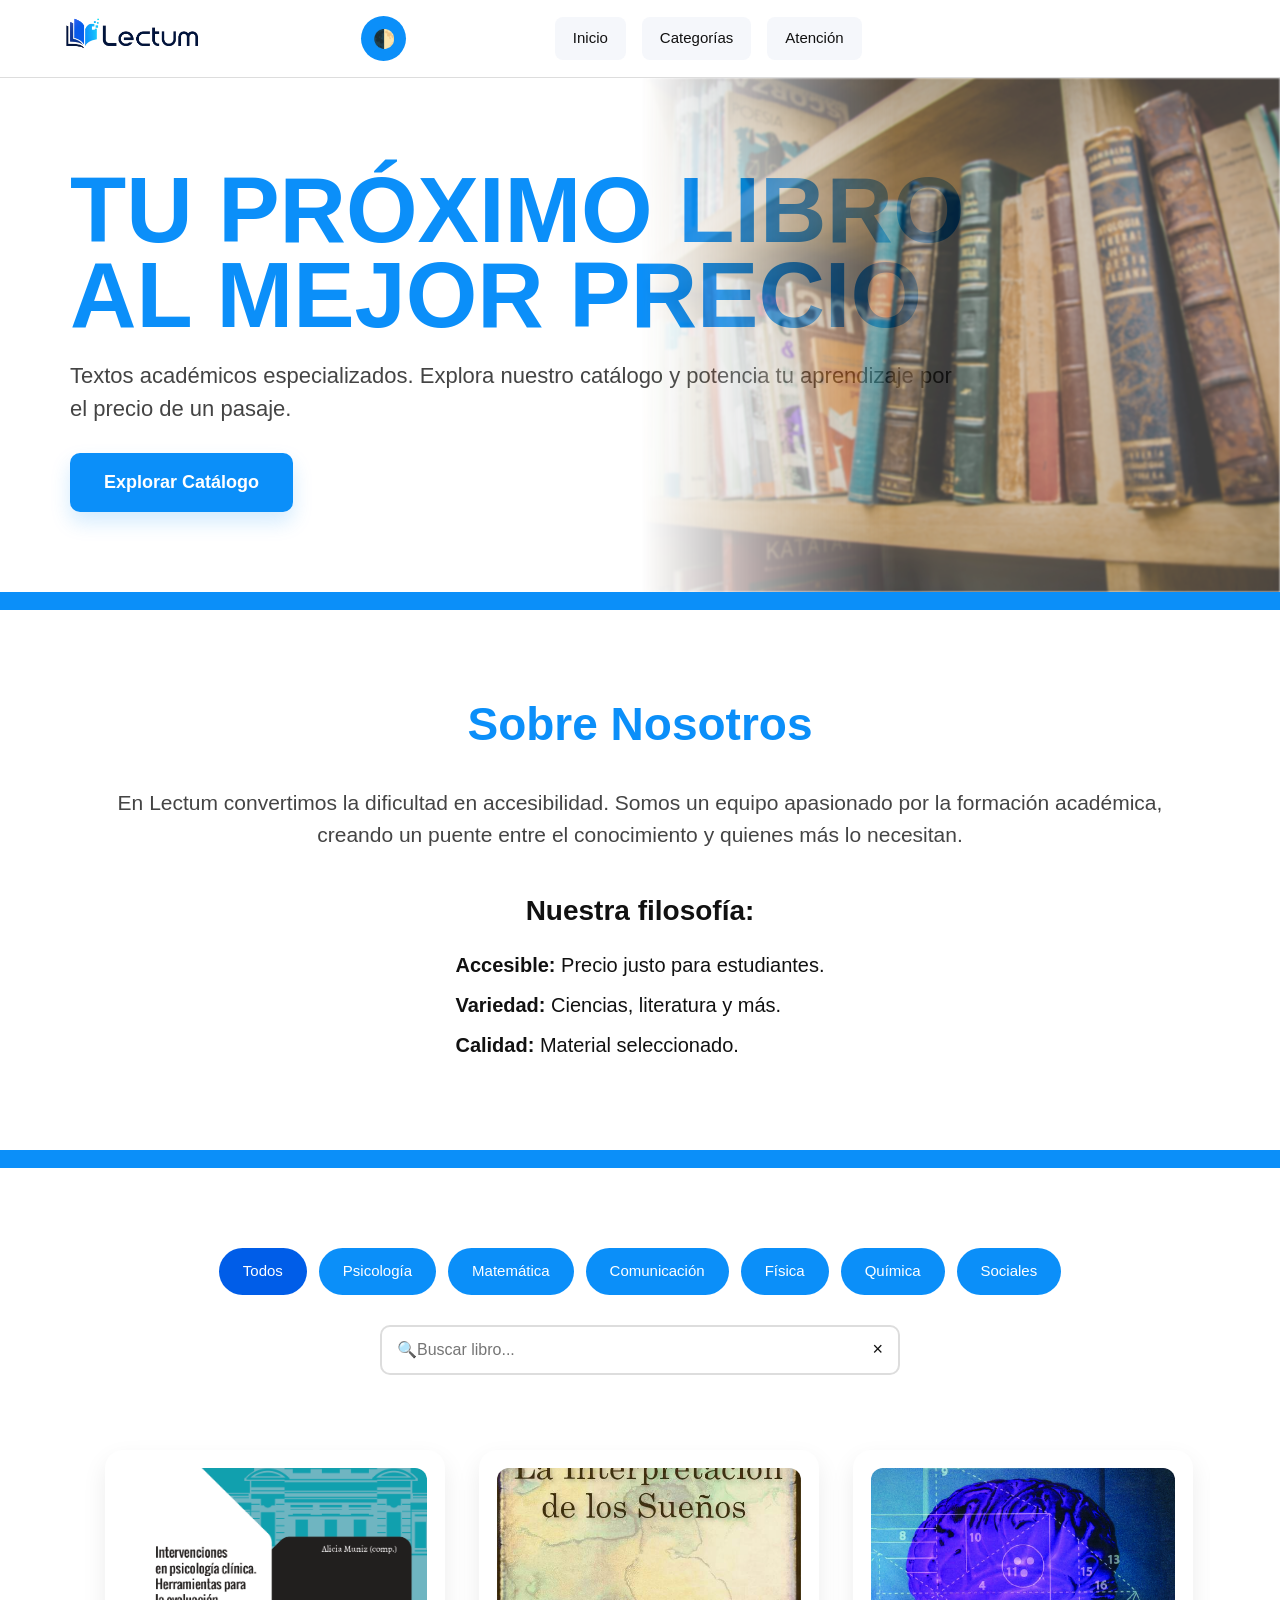
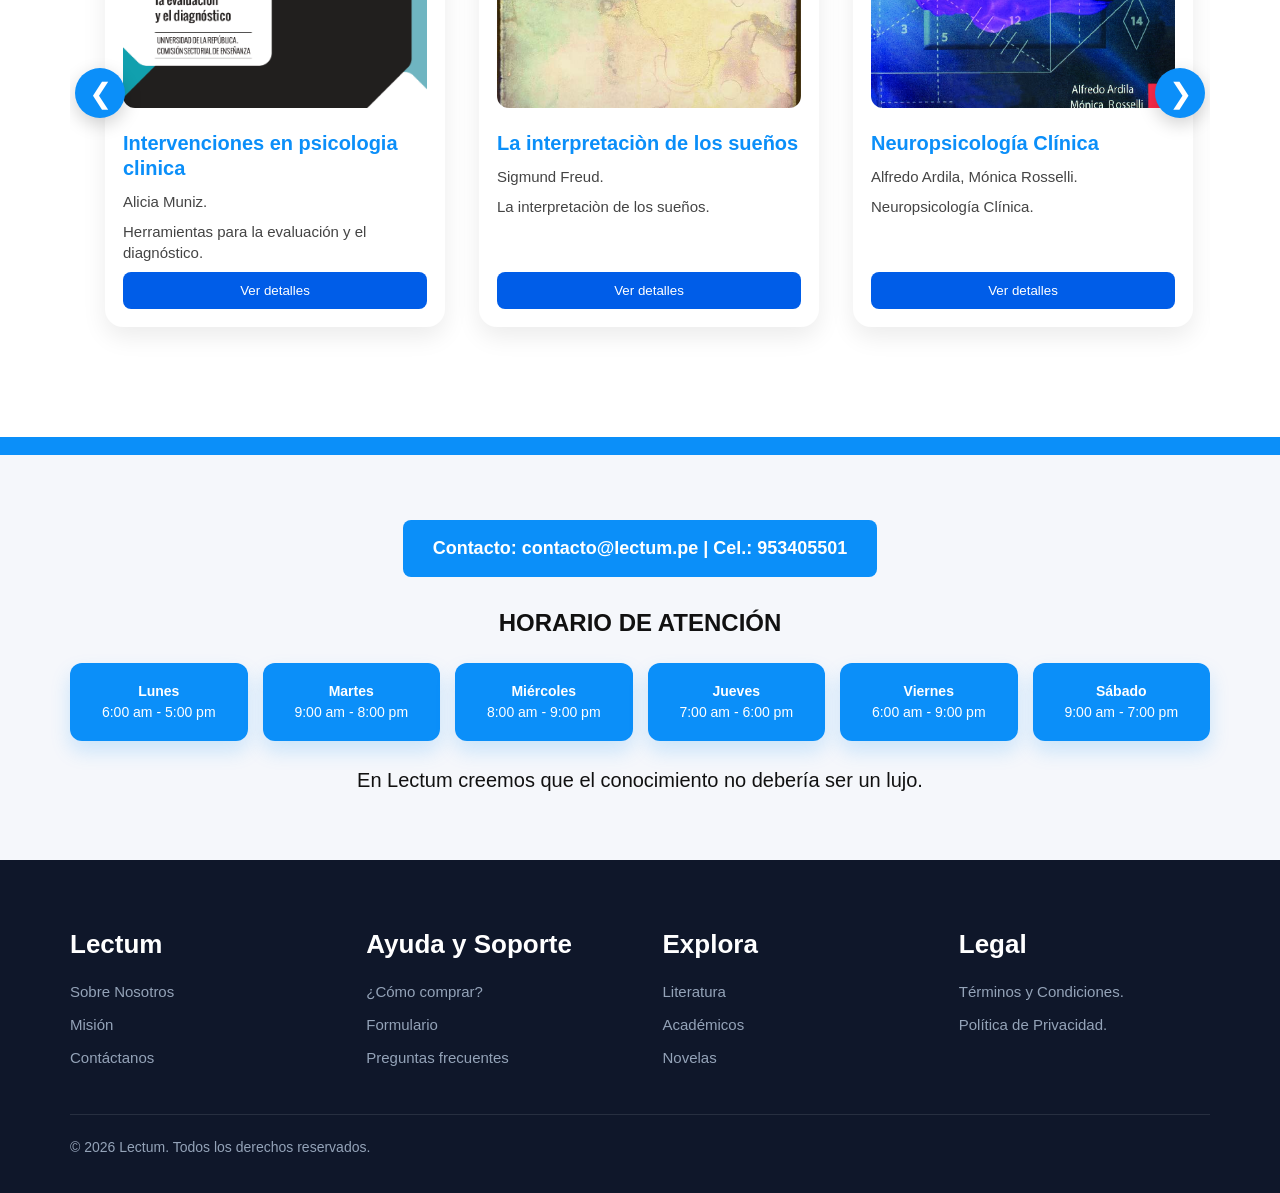
==== commit cebfff77: "arreglosestetico" ====
--- a/index.html
+++ b/index.html
@@ -67,6 +67,9 @@
         <a href="#catalog" class="hero-btn">
             Explorar Catálogo
         </a>
+        <div class="hero-image">
+    <img src="yape/Biblioteca-intelectuales-charla-agosto-2018.jpg">
+</div>
 
     </div>
 
--- a/style.css
+++ b/style.css
@@ -26,6 +26,9 @@
     --primary:#0b8ff9;
     --primary-dark:#005de8;
 
+    --footer:#0f172a;
+    --footer-soft:#94a3b8;
+
     --shadow:0 10px 25px rgba(0,0,0,.08);
 }
 
@@ -45,6 +48,9 @@
 
     --primary:#4da3ff;
     --primary-dark:#1d7fff;
+
+    --footer:#020617;
+    --footer-soft:#94a3b8;
 
     --shadow:0 10px 25px rgba(0,0,0,.35);
 }
@@ -62,6 +68,7 @@
     color:var(--text);
     line-height:1.5;
     overflow-x:hidden;
+
     transition:
     background .3s ease,
     color .3s ease;
@@ -86,10 +93,13 @@
    HEADER
 ================================================== */
 .header{
+
     height:78px;
+
     display:flex;
     align-items:center;
     justify-content:space-between;
+
     padding:0 50px;
 
     background:var(--card);
@@ -108,19 +118,24 @@
     transition:.3s ease;
 }
 
+/* LOGO EN MODO OSCURO */
 body.dark-mode .logo img{
+
     filter:
-    drop-shadow(0 0 8px rgba(77,163,255,.45))
-    brightness(1.15);
-}
-
-
+    brightness(1.35)
+    contrast(1.1)
+    drop-shadow(0 0 8px rgba(77,163,255,.45));
+
+}
+
+/* NAV */
 .header nav{
     display:flex;
     gap:16px;
 }
 
 .header nav a{
+
     text-decoration:none;
 
     color:var(--text);
@@ -128,19 +143,25 @@
     background:var(--bg-soft);
 
     padding:10px 18px;
+
     border-radius:8px;
+
     font-size:15px;
 
     transition:.25s;
 }
 
 .header nav a:hover{
+
     background:var(--primary);
+
     color:#fff;
 }
 
+/* LOGIN */
 .auth-container{
     min-width:220px;
+
     display:flex;
     justify-content:flex-end;
 }
@@ -152,7 +173,9 @@
 }
 
 .logout-btn{
+
     background:var(--primary);
+
     color:#fff;
 
     border:none;
@@ -197,62 +220,49 @@
 }
 
 /* ==================================================
-   HERO
-================================================== */
-.hero{
-    padding:90px 70px 80px;
-}
-
-.hero-title{
-    font-size:92px;
-    line-height:.92;
-
-    color:var(--primary);
-
-    font-weight:900;
-
-    max-width:950px;
-
-    margin-bottom:22px;
-}
-
-.hero-subtitle{
-    font-size:22px;
-    max-width:900px;
-
-    color:var(--text-soft);
-}
-
-.hero-btn{
-    display:inline-block;
-
-    margin-top:28px;
-
-    background:var(--primary);
-
-    color:#fff;
-
-    text-decoration:none;
-
-    padding:16px 34px;
-
-    border-radius:10px;
-
-    font-size:18px;
-    font-weight:bold;
-
-    transition:.25s ease;
-
-    box-shadow:0 10px 20px rgba(11,143,249,.18);
-}
-
-.hero-btn:hover{
-    transform:translateY(-3px);
-
-    background:var(--primary-dark);
-
-    box-shadow:0 14px 28px rgba(11,143,249,.25);
-}
+HERO ================================================== */ 
+.hero{ padding:90px 70px 80px; } 
+.hero-title{ 
+font-size:92px; 
+line-height:.92; 
+color:var(--primary); 
+font-weight:900; 
+max-width:950px; 
+margin-bottom:22px; } 
+.hero-subtitle{ font-size:22px; 
+max-width:900px; 
+color:var(--text-soft); } 
+.hero-btn{ display:inline-block; 
+margin-top:28px; 
+background:var(--primary); 
+color:#fff; 
+text-decoration:none; 
+padding:16px 34px; 
+border-radius:10px; 
+font-size:18px; 
+font-weight:bold; 
+transition:.25s ease; 
+box-shadow:0 10px 20px rgba(11,143,249,.18); } 
+.hero-btn:hover{ 
+transform:translateY(-3px); 
+background:var(--primary-dark); 
+box-shadow:0 14px 28px rgba(11,143,249,.25); } 
+.hero{ position: relative; overflow: hidden; } 
+.hero-image{ 
+position: absolute; 
+right: 0; 
+top: 0; 
+width: 50%; 
+height: 100%; 
+display: flex; 
+justify-content: 
+flex-end; 
+align-items: center; pointer-events: none; } 
+.hero-image img{ 
+width: 100%; height: 100%; 
+object-fit: cover; opacity: 0.75; 
+mask-image: linear-gradient( to left, rgba(0,0,0,1) 60%, rgba(0,0,0,0) 100% ); -webkit-mask-image: linear-gradient( to left, rgba(0,0,0,1) 60%, rgba(0,0,0,0) 100% ); } 
+.hero-image img{ filter: brightness(0.8) saturate(1.1) blur(1px); }
 
 /* ==================================================
    SEPARADORES
@@ -273,6 +283,7 @@
 }
 
 .section-title{
+
     text-align:center;
 
     color:var(--primary);
@@ -283,6 +294,7 @@
 }
 
 .about-text{
+
     text-align:center;
 
     font-size:21px;
@@ -306,8 +318,11 @@
 }
 
 .philosophy-list{
+
     list-style:none;
+
     display:inline-block;
+
     text-align:left;
 }
 
@@ -323,15 +338,22 @@
     padding:80px 70px;
 }
 
+/* TAGS */
 .categories-tags{
+
     display:flex;
+
     justify-content:center;
+
     gap:12px;
+
     flex-wrap:wrap;
+
     margin-bottom:30px;
 }
 
 .tag{
+
     background:var(--primary);
 
     color:#fff;
@@ -355,6 +377,7 @@
     background:var(--primary-dark);
 }
 
+/* BUSCADOR */
 .search-bar-container{
     display:flex;
     justify-content:center;
@@ -362,6 +385,7 @@
 }
 
 .search-box{
+
     width:520px;
 
     border:2px solid var(--border);
@@ -379,6 +403,7 @@
 }
 
 .search-box input{
+
     width:100%;
 
     border:none;
@@ -400,13 +425,18 @@
    CARRUSEL LIBROS
 ================================================== */
 .catalog-wrapper{
+
     position:relative;
+
     width:100%;
+
     overflow:hidden;
+
     margin-top:35px;
 }
 
 .books-grid{
+
     display:flex;
 
     gap:34px;
@@ -454,12 +484,10 @@
     transform:translateY(-6px);
 }
 
-.book-cover{
-    flex-shrink:0;
-}
-
 .book-cover img{
+
     width:100%;
+
     height:240px;
 
     object-fit:cover;
@@ -468,13 +496,12 @@
 }
 
 .book-details{
+
     flex:1;
 
     display:flex;
     flex-direction:column;
     justify-content:space-between;
-
-    min-width:0;
 }
 
 .book-details h3{
@@ -486,28 +513,20 @@
     line-height:1.25;
 
     margin-bottom:10px;
-
-    display:-webkit-box;
-
-    -webkit-line-clamp:2;
-
-    -webkit-box-orient:vertical;
-
-    overflow:hidden;
 }
 
 .book-details p{
+
     font-size:15px;
 
     line-height:1.45;
 
     margin-bottom:8px;
 
-    word-break:break-word;
-
     color:var(--text-soft);
 }
 
+/* BOTONES */
 .btn-details{
 
     margin-top:auto;
@@ -531,7 +550,9 @@
     transform:scale(1.05);
 }
 
+/* FLECHAS */
 .slide-btn{
+
     position:absolute;
 
     top:50%;
@@ -573,36 +594,36 @@
 }
 
 .book-display{
+
     display:grid;
+
     grid-template-columns:360px 1fr;
+
     gap:60px;
+
     align-items:start;
+
+    padding-bottom:40px;
 }
 
 .main-cover{
+
     width:100%;
     max-width:320px;
 
-    height:auto;
-
     border-radius:18px;
 
-    box-shadow:0 15px 35px rgba(0,0,0,0.25);
-
-    transition:
-    transform 0.3s ease,
-    box-shadow 0.3s ease;
-
-    object-fit:cover;
+    box-shadow:0 15px 35px rgba(0,0,0,.25);
+
+    transition:.3s ease;
 }
 
 .main-cover:hover{
     transform:scale(1.03);
-
-    box-shadow:0 20px 45px rgba(0,0,0,0.3);
 }
 
 .detail-title{
+
     font-size:54px;
 
     color:var(--primary);
@@ -611,26 +632,36 @@
 }
 
 .price{
+
     font-size:42px;
+
     font-weight:bold;
+
     margin-bottom:20px;
 }
 
 .detail-text{
+
     font-size:18px;
+
     line-height:1.8;
 
     color:var(--text-soft);
 }
 
 .action-buttons{
+
     display:flex;
+
     gap:14px;
+
     margin-top:28px;
+
     flex-wrap:wrap;
 }
 
 .btn-obtener{
+
     background:var(--primary-dark);
 
     color:#fff;
@@ -644,12 +675,6 @@
     cursor:pointer;
 
     font-weight:bold;
-
-    transition:.25s;
-}
-
-.btn-obtener:hover{
-    transform:translateY(-2px);
 }
 
 .btn-outline{
@@ -665,12 +690,6 @@
     border-radius:8px;
 
     cursor:pointer;
-
-    transition:.25s;
-}
-
-.btn-outline:hover{
-    background:var(--bg-soft);
 }
 
 /* ==================================================
@@ -681,6 +700,7 @@
 }
 
 .blue-title{
+
     color:var(--primary);
 
     font-size:42px;
@@ -689,26 +709,26 @@
 }
 
 .tutorial-grid{
+
     display:grid;
+
     grid-template-columns:1fr 1fr;
+
     gap:60px;
 }
 
-.steps-text{
-    display:flex;
-    flex-direction:column;
-    justify-content:center;
-}
-
 .steps-text p{
+
     font-size:18px;
+
     margin-bottom:18px;
-    max-width:560px;
 
     color:var(--text-soft);
 }
 
+/* QR */
 .qr-container{
+
     width:280px;
 
     margin:30px auto;
@@ -720,70 +740,50 @@
     border-radius:22px;
 
     box-shadow:0 12px 28px rgba(0,0,0,.18);
+}
+
+.qr-img{
+
+    width:100%;
+
+    background:#ffffff;
+
+    padding:12px;
+
+    border-radius:18px;
+}
+
+/* VIDEO */
+.video-side{
+    text-align:center;
+}
+
+.video-label{
+
+    display:inline-block;
+
+    background:var(--primary);
+
+    color:#fff;
+
+    padding:8px 20px;
+
+    font-weight:bold;
+
+    margin-bottom:15px;
+}
+
+.video-placeholder{
+
+    height:360px;
+
+    border:8px solid var(--primary);
+
+    background:var(--bg-soft);
 
     display:flex;
     justify-content:center;
     align-items:center;
-
-    transition:0.3s ease;
-}
-
-.qr-container:hover{
-    transform:translateY(-4px);
-
-    box-shadow:0 18px 34px rgba(0,0,0,.22);
-}
-
-.qr-img{
-    width:100%;
-    max-width:230px;
-
-    background:#ffffff;
-
-    padding:12px;
-
-    border-radius:18px;
-
-    display:block;
-}
-
-.video-side{
-    text-align:center;
-}
-
-.video-label{
-    display:inline-block;
-
-    background:var(--primary);
-
-    color:#fff;
-
-    padding:8px 20px;
-
-    font-weight:bold;
-
-    margin-bottom:15px;
-}
-
-.video-placeholder{
-    height:360px;
-
-    border:8px solid var(--primary);
-
-    background:var(--bg-soft);
-
-    display:flex;
-    justify-content:center;
-    align-items:center;
-}
-
-.play-button{
-    width:0;
-    height:0;
-
-    border-top:35px solid transparent;
-    border-bottom:35px solid transparent;
-    border-left:55px solid #fff;
 }
 
 /* ==================================================
@@ -799,13 +799,18 @@
 }
 
 .rec-grid{
+
     display:grid;
+
     grid-template-columns:1fr 1fr;
+
     gap:35px;
 }
 
 .rec-card{
+
     display:flex;
+
     gap:20px;
 
     background:var(--card);
@@ -818,6 +823,7 @@
 }
 
 .rec-card img{
+
     width:210px;
     height:290px;
 
@@ -827,6 +833,7 @@
 }
 
 .rec-info h3{
+
     font-size:28px;
 
     color:var(--primary);
@@ -835,26 +842,28 @@
 }
 
 .rec-info p{
+
     font-size:15px;
+
     line-height:1.6;
 
     color:var(--text-soft);
 }
 
-.rec-info .btn-details{
-    margin-top:12px;
-}
-
 /* ==================================================
    CONTACTO
 ================================================== */
 .contact-section{
+
     background:var(--bg-soft);
+
     padding:65px 70px;
+
     text-align:center;
 }
 
 .contact-card{
+
     display:inline-block;
 
     background:var(--primary);
@@ -872,31 +881,48 @@
     font-size:18px;
 }
 
+/* HORARIOS */
 .schedule-container h4{
+
     margin-bottom:22px;
+
     font-size:24px;
 }
 
 .schedule-grid{
+
     display:grid;
+
     grid-template-columns:repeat(6,1fr);
+
     gap:15px;
 }
 
 .day-card{
-    background:var(--card);
+
+    background:var(--primary);
+
+    color:#fff;
 
     padding:18px 10px;
 
-    border-radius:8px;
+    border-radius:12px;
 
     font-size:14px;
 
-    box-shadow:var(--shadow);
+    box-shadow:0 10px 20px rgba(11,143,249,.18);
+
+    transition:.25s;
+}
+
+.day-card:hover{
+    transform:translateY(-4px);
 }
 
 .footer-slogan{
+
     margin-top:24px;
+
     font-size:20px;
 }
 
@@ -904,54 +930,65 @@
    FOOTER
 ================================================== */
 .footer-main{
+
     padding:65px 70px 35px;
 
-    background:var(--card);
+    background:var(--footer);
+
+    color:#fff;
 }
 
 .footer-grid{
+
     display:grid;
+
     grid-template-columns:repeat(4,1fr);
+
     gap:45px;
 
     margin-bottom:35px;
 }
 
 .footer-col h5{
+
     font-size:26px;
+
     margin-bottom:16px;
+
+    color:#fff;
 }
 
 .footer-col a,
 .footer-col p{
+
     display:block;
 
     text-decoration:none;
 
-    color:var(--text-soft);
+    color:var(--footer-soft);
 
     margin-bottom:9px;
 
     font-size:15px;
 
     line-height:1.6;
+
+    transition:.25s;
 }
 
 .footer-col a:hover{
-    color:var(--primary);
+    color:#ffffff;
 }
 
 .footer-bottom{
-    border-top:1px solid var(--border);
+
+    border-top:1px solid rgba(255,255,255,.1);
 
     padding-top:22px;
 
-    display:flex;
-    justify-content:space-between;
-
-    gap:20px;
-
     font-size:14px;
+
+    color:var(--footer-soft);
 }
 
 /* ==================================================
@@ -961,6 +998,10 @@
 
 .hero-title{
     font-size:70px;
+}
+
+.hero-image{
+    width:45%;
 }
 
 .book-display,
@@ -990,19 +1031,27 @@
 
 /* HEADER */
 .header{
+
     flex-direction:column;
+
     height:auto;
+
     padding:20px;
+
     gap:14px;
 }
 
 .header nav{
+
     flex-wrap:wrap;
+
     justify-content:center;
 }
 
 .header nav a{
+
     padding:8px 12px;
+
     font-size:13px;
 }
 
@@ -1015,13 +1064,28 @@
 .recommendations,
 .contact-section,
 .footer-main{
+
     padding-left:22px;
     padding-right:22px;
 }
 
 /* HERO */
+.hero{
+
+    min-height:auto;
+
+    padding-top:60px;
+    padding-bottom:60px;
+}
+
+.hero-image{
+    display:none;
+}
+
 .hero-title{
+
     font-size:38px;
+
     line-height:1.1;
 }
 
@@ -1030,15 +1094,20 @@
 }
 
 .hero-btn{
+
     width:100%;
+
     text-align:center;
+
     padding:14px;
 }
 
 /* LIBROS */
 .book-item{
+
     min-width:260px;
     max-width:260px;
+
     min-height:470px;
 }
 
@@ -1046,18 +1115,12 @@
     height:180px;
 }
 
-.book-details h3{
-    font-size:18px;
-}
-
-.book-details p{
-    font-size:14px;
-}
-
-/* BOTONES SLIDER */
+/* SLIDE */
 .slide-btn{
+
     width:42px;
     height:42px;
+
     font-size:24px;
 }
 
@@ -1079,8 +1142,11 @@
 }
 
 .main-cover{
+
     max-width:220px;
+
     margin:auto;
+
     display:block;
 }
 
@@ -1091,27 +1157,29 @@
 
 .btn-obtener,
 .btn-outline{
+
     width:100%;
+
     text-align:center;
 }
 
 /* RECOMENDACIONES */
 .rec-card{
+
     flex-direction:column;
+
     align-items:center;
+
     text-align:center;
 }
 
 .rec-card img{
+
     width:160px;
     height:220px;
 }
 
-/* COMO OBTENER */
-.tutorial-grid{
-    gap:30px;
-}
-
+/* VIDEO */
 .video-placeholder{
     height:200px;
 }
@@ -1126,7 +1194,6 @@
 }
 
 .footer-bottom{
-    flex-direction:column;
     text-align:center;
 }
 
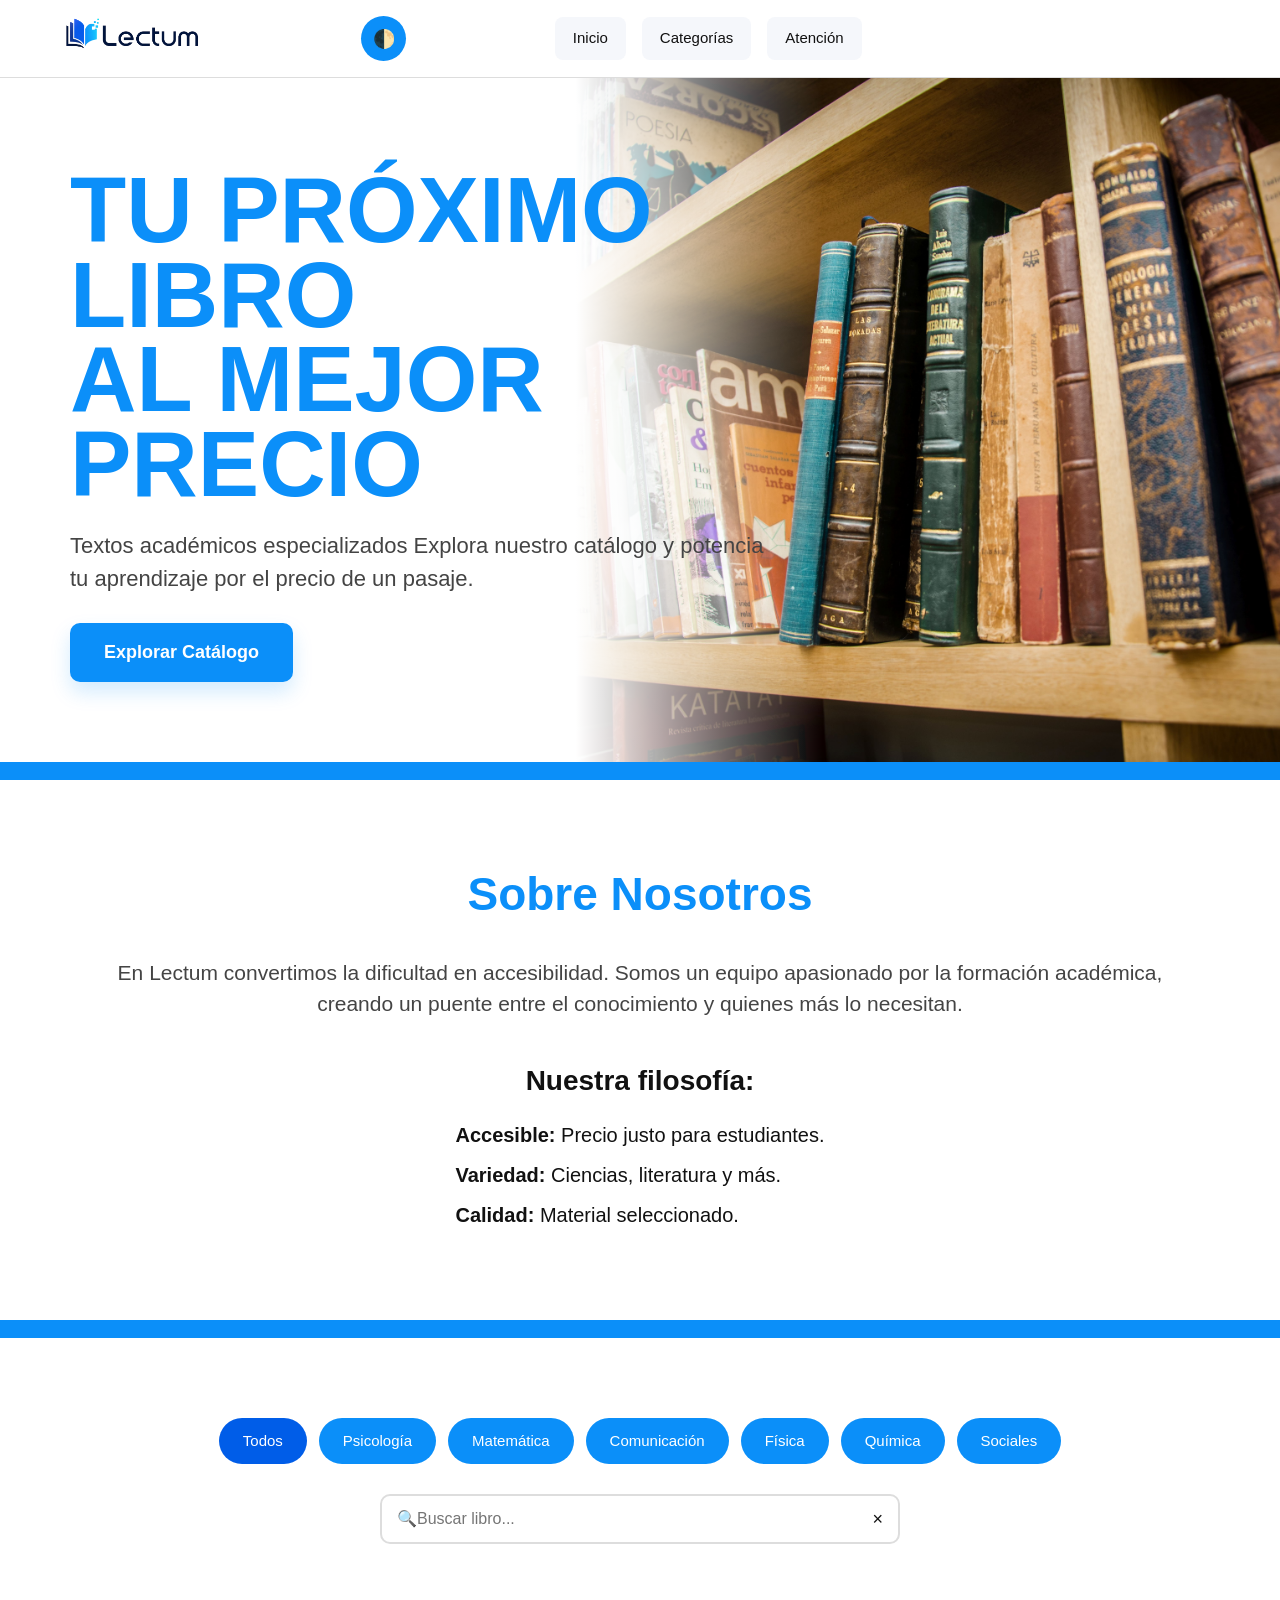
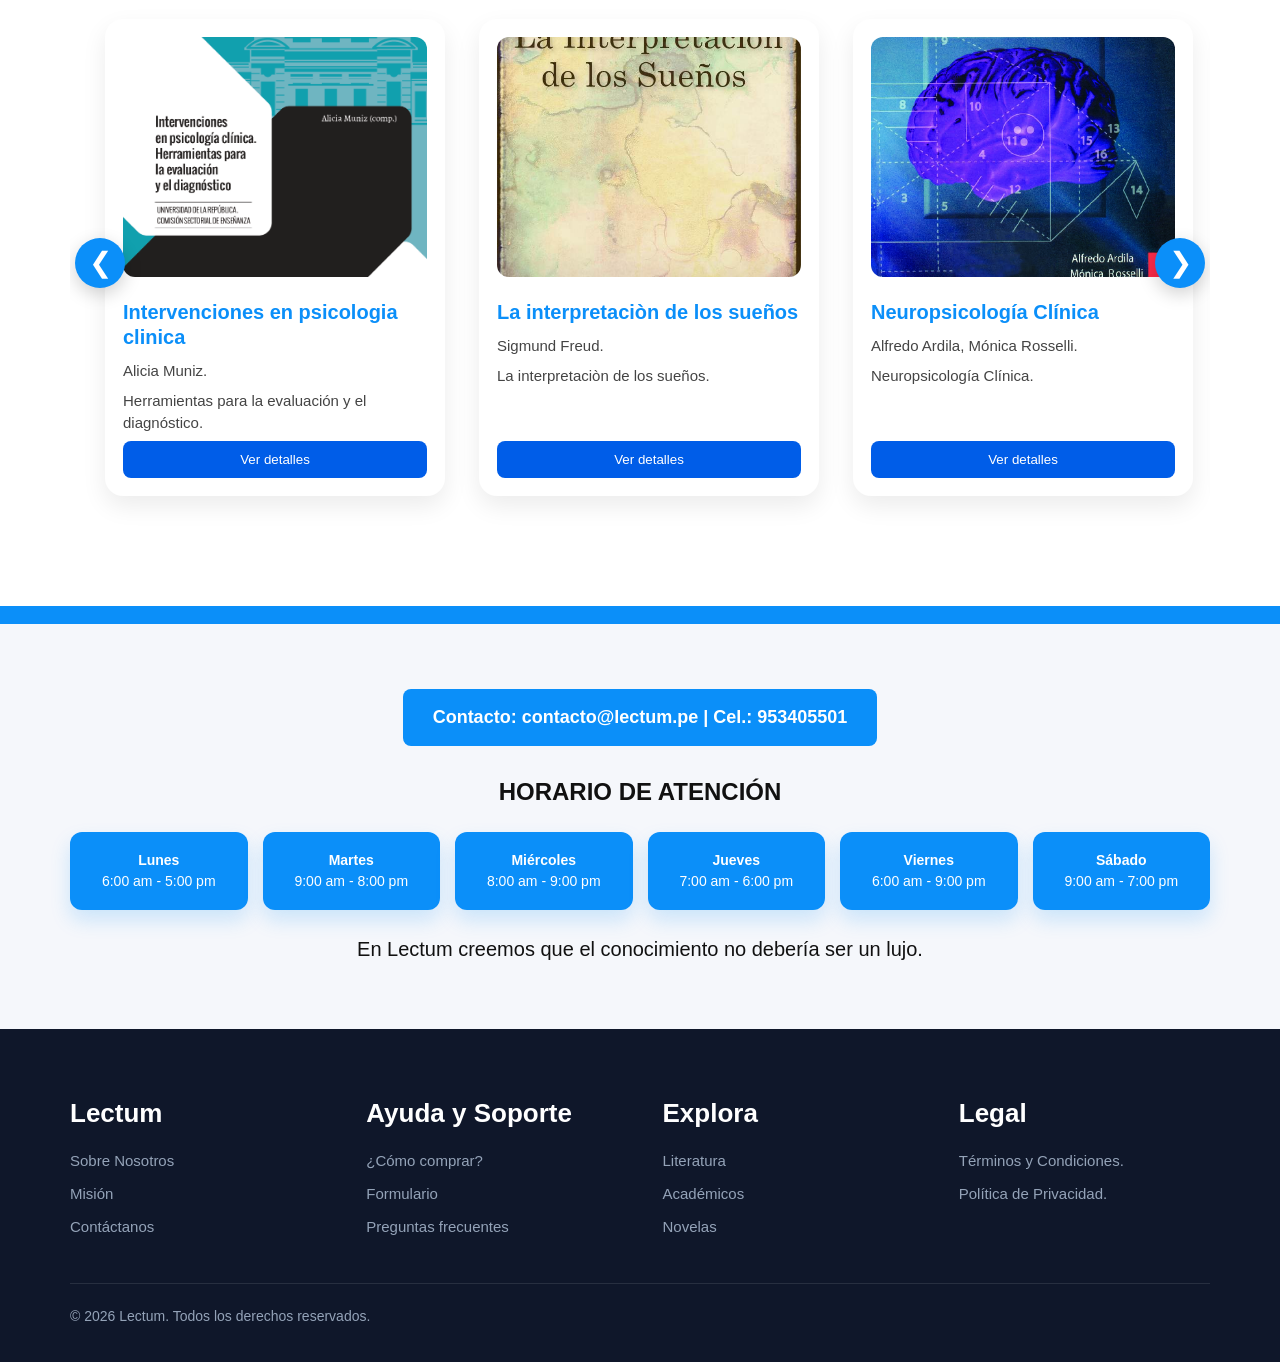
==== commit 773c22e5: "teodiojenny" ====
--- a/index.html
+++ b/index.html
@@ -53,24 +53,25 @@
     <div class="hero-content">
 
         <h1 class="hero-title">
-            TU PRÓXIMO LIBRO <br>
-            AL MEJOR PRECIO
+            TU PRÓXIMO<br> 
+            LIBRO<br>
+            AL MEJOR<br>
+            PRECIO
         </h1>
 
         <p class="hero-subtitle">
-            Textos académicos especializados.
-            Explora nuestro catálogo
-            y potencia tu aprendizaje
-            por el precio de un pasaje.
+            Textos académicos especializados Explora nuestro catálogo y potencia<br>
+            tu aprendizaje por el precio de un pasaje.
         </p>
 
         <a href="#catalog" class="hero-btn">
             Explorar Catálogo
         </a>
-        <div class="hero-image">
-    <img src="yape/Biblioteca-intelectuales-charla-agosto-2018.jpg">
-</div>
-
+
+    </div>
+
+    <div class="hero-image">
+        <img src="yape/Biblioteca-intelectuales-charla-agosto-2018.jpg">
     </div>
 
 </section>
--- a/style.css
+++ b/style.css
@@ -220,49 +220,123 @@
 }
 
 /* ==================================================
-HERO ================================================== */ 
-.hero{ padding:90px 70px 80px; } 
-.hero-title{ 
-font-size:92px; 
-line-height:.92; 
-color:var(--primary); 
-font-weight:900; 
-max-width:950px; 
-margin-bottom:22px; } 
-.hero-subtitle{ font-size:22px; 
-max-width:900px; 
-color:var(--text-soft); } 
-.hero-btn{ display:inline-block; 
-margin-top:28px; 
-background:var(--primary); 
-color:#fff; 
-text-decoration:none; 
-padding:16px 34px; 
-border-radius:10px; 
-font-size:18px; 
-font-weight:bold; 
-transition:.25s ease; 
-box-shadow:0 10px 20px rgba(11,143,249,.18); } 
-.hero-btn:hover{ 
-transform:translateY(-3px); 
-background:var(--primary-dark); 
-box-shadow:0 14px 28px rgba(11,143,249,.25); } 
-.hero{ position: relative; overflow: hidden; } 
-.hero-image{ 
-position: absolute; 
-right: 0; 
-top: 0; 
-width: 50%; 
-height: 100%; 
-display: flex; 
-justify-content: 
-flex-end; 
-align-items: center; pointer-events: none; } 
-.hero-image img{ 
-width: 100%; height: 100%; 
-object-fit: cover; opacity: 0.75; 
-mask-image: linear-gradient( to left, rgba(0,0,0,1) 60%, rgba(0,0,0,0) 100% ); -webkit-mask-image: linear-gradient( to left, rgba(0,0,0,1) 60%, rgba(0,0,0,0) 100% ); } 
-.hero-image img{ filter: brightness(0.8) saturate(1.1) blur(1px); }
+   HERO
+================================================== */
+.hero{
+    position:relative;
+    overflow:hidden;
+
+    min-height:540px;
+
+    padding:90px 70px 80px;
+
+    display:flex;
+    align-items:center;
+}
+
+/* CONTENIDO */
+.hero-content {
+    position: relative;
+    z-index: 3;
+    max-width: 800px; 
+}
+/* TITULO */
+.hero-title {
+    font-size: 92px;
+    line-height: 0.92;
+    color: var(--primary);
+    font-weight: 900;
+    margin-bottom: 22px;
+    
+   
+    white-space: nowrap; 
+    display: block;      
+}
+
+/* SUBTITULO */
+.hero-subtitle{
+    font-size:22px;
+    color:var(--text-soft);
+}
+
+/* BOTON */
+.hero-btn{
+    display:inline-block;
+
+    margin-top:28px;
+
+    background:var(--primary);
+
+    color:#fff;
+
+    text-decoration:none;
+
+    padding:16px 34px;
+
+    border-radius:10px;
+
+    font-size:18px;
+    font-weight:bold;
+
+    transition:.25s ease;
+
+    box-shadow:0 10px 20px rgba(11,143,249,.18);
+}
+
+.hero-btn:hover{
+    transform:translateY(-3px);
+
+    background:var(--primary-dark);
+}
+
+/* IMAGEN */
+.hero-image{
+    position:absolute;
+
+    top:0;
+    right:0;
+
+    width:55%;
+    height:100%;
+
+    overflow:hidden;
+}
+
+.hero-image::before{
+    content:"";
+
+    position:absolute;
+
+    top:0;
+    left:0;
+
+    width:100%;
+    height:100%;
+
+    background:linear-gradient(
+        to right,
+        var(--bg) 0%,
+        rgba(255,255,255,0) 35%
+    );
+
+    z-index:2;
+}
+
+body.dark-mode .hero-image::before{
+    background:linear-gradient(
+        to right,
+        var(--bg) 0%,
+        rgba(17,24,39,0) 35%
+    );
+}
+
+.hero-image img{
+    width:100%;
+    height:100%;
+
+    object-fit:cover;
+    object-position:center;
+}
 
 /* ==================================================
    SEPARADORES
